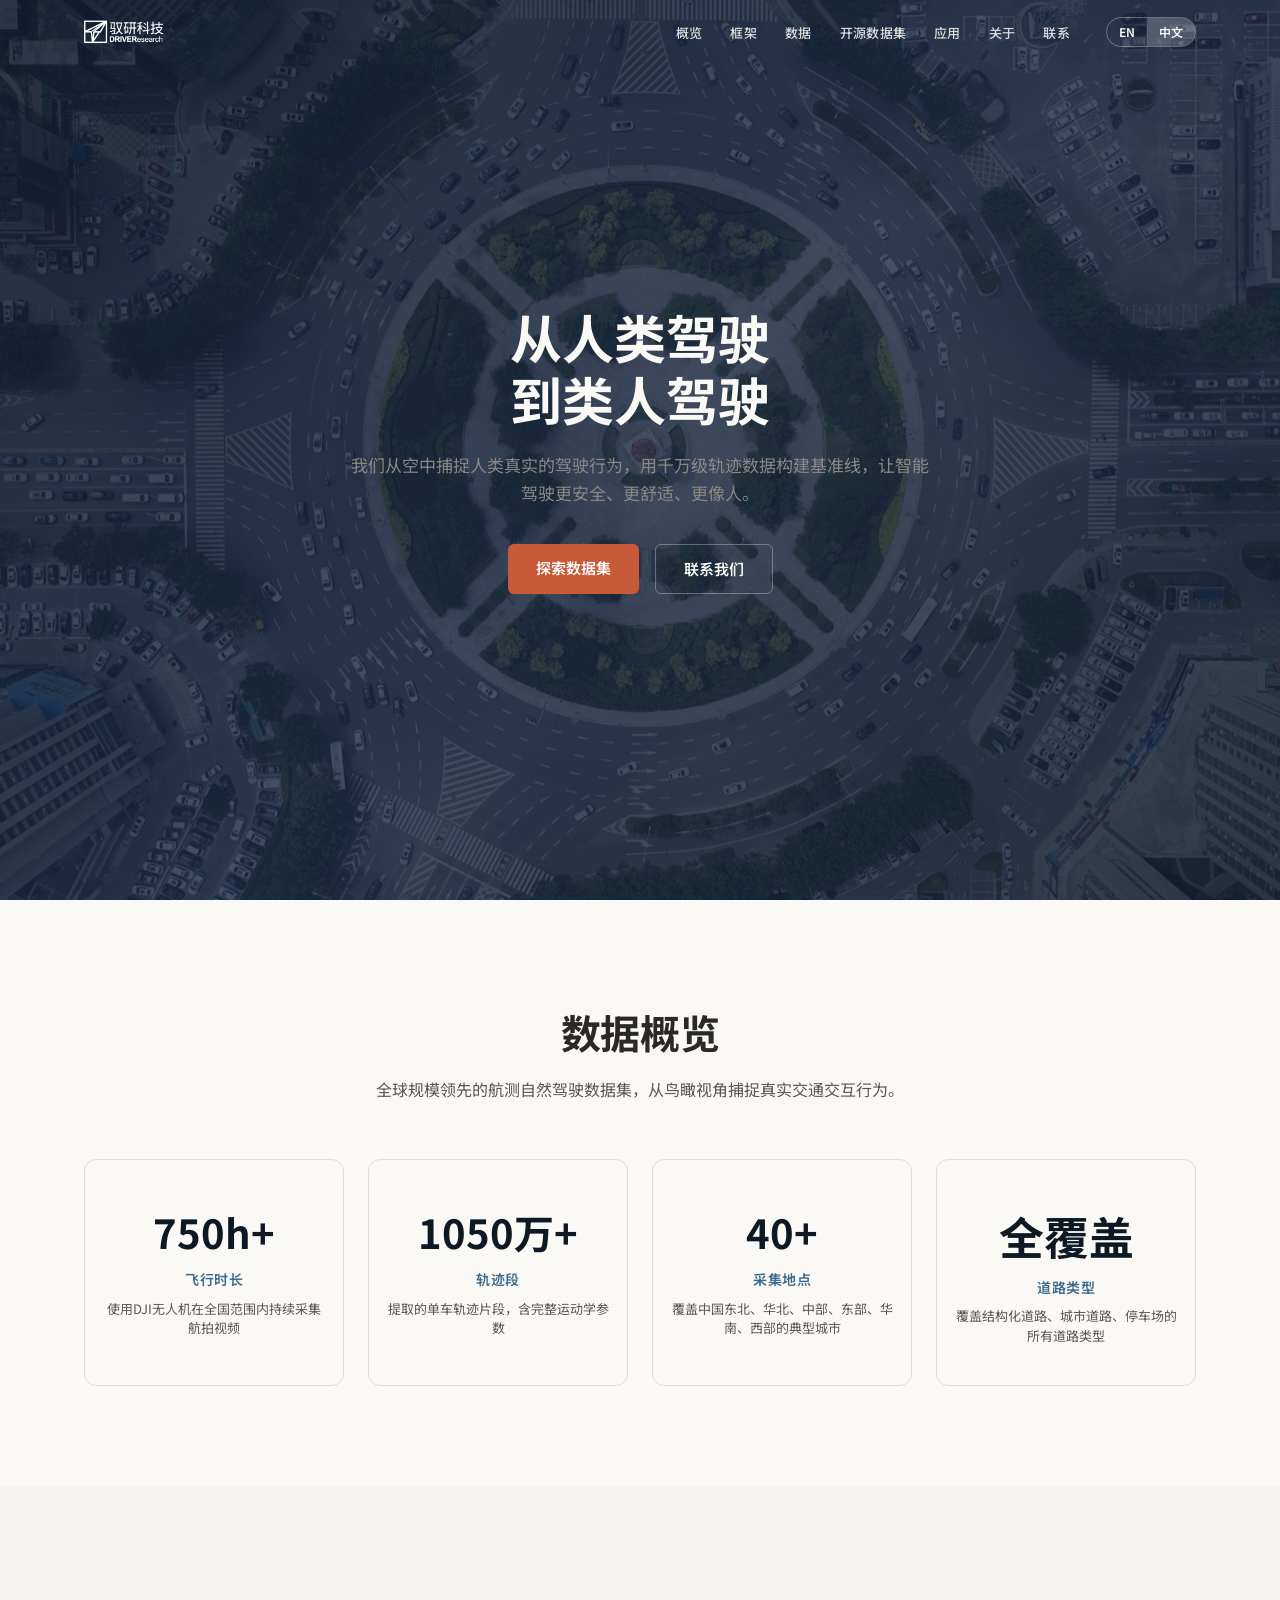
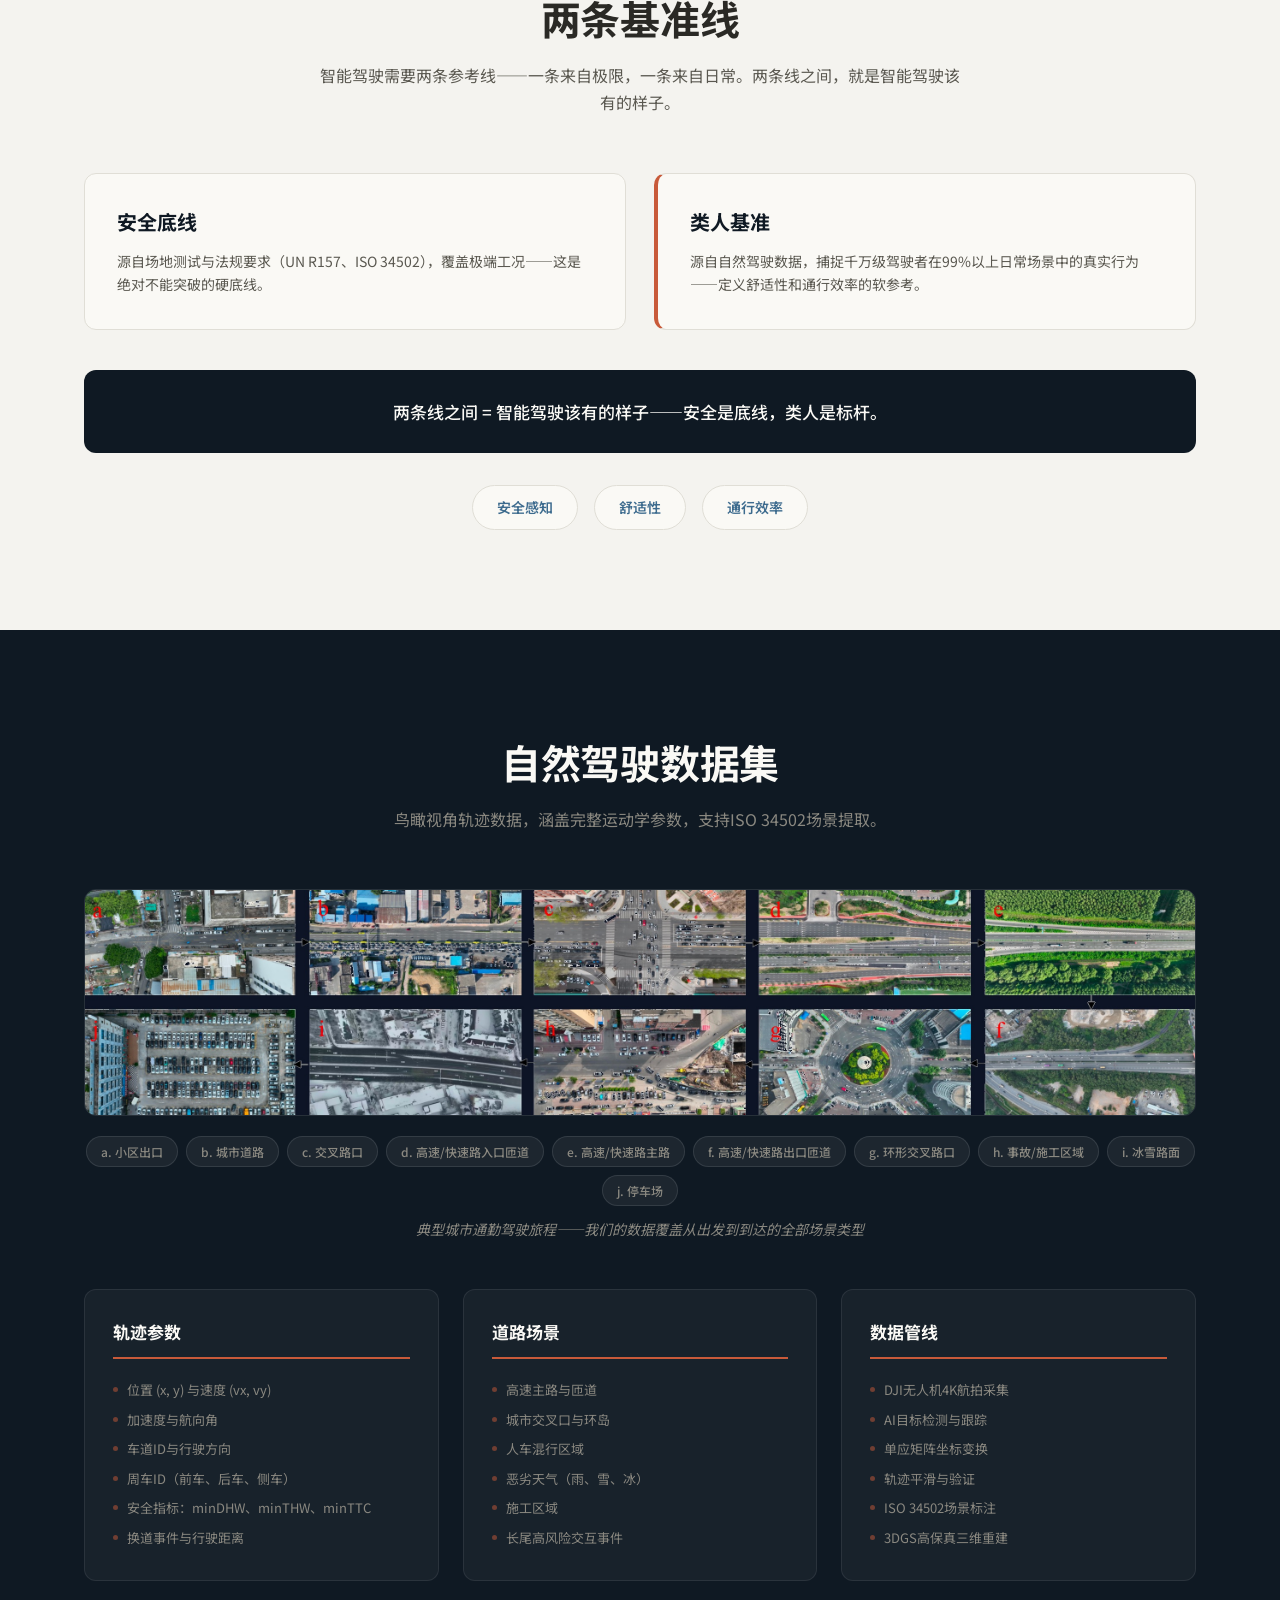
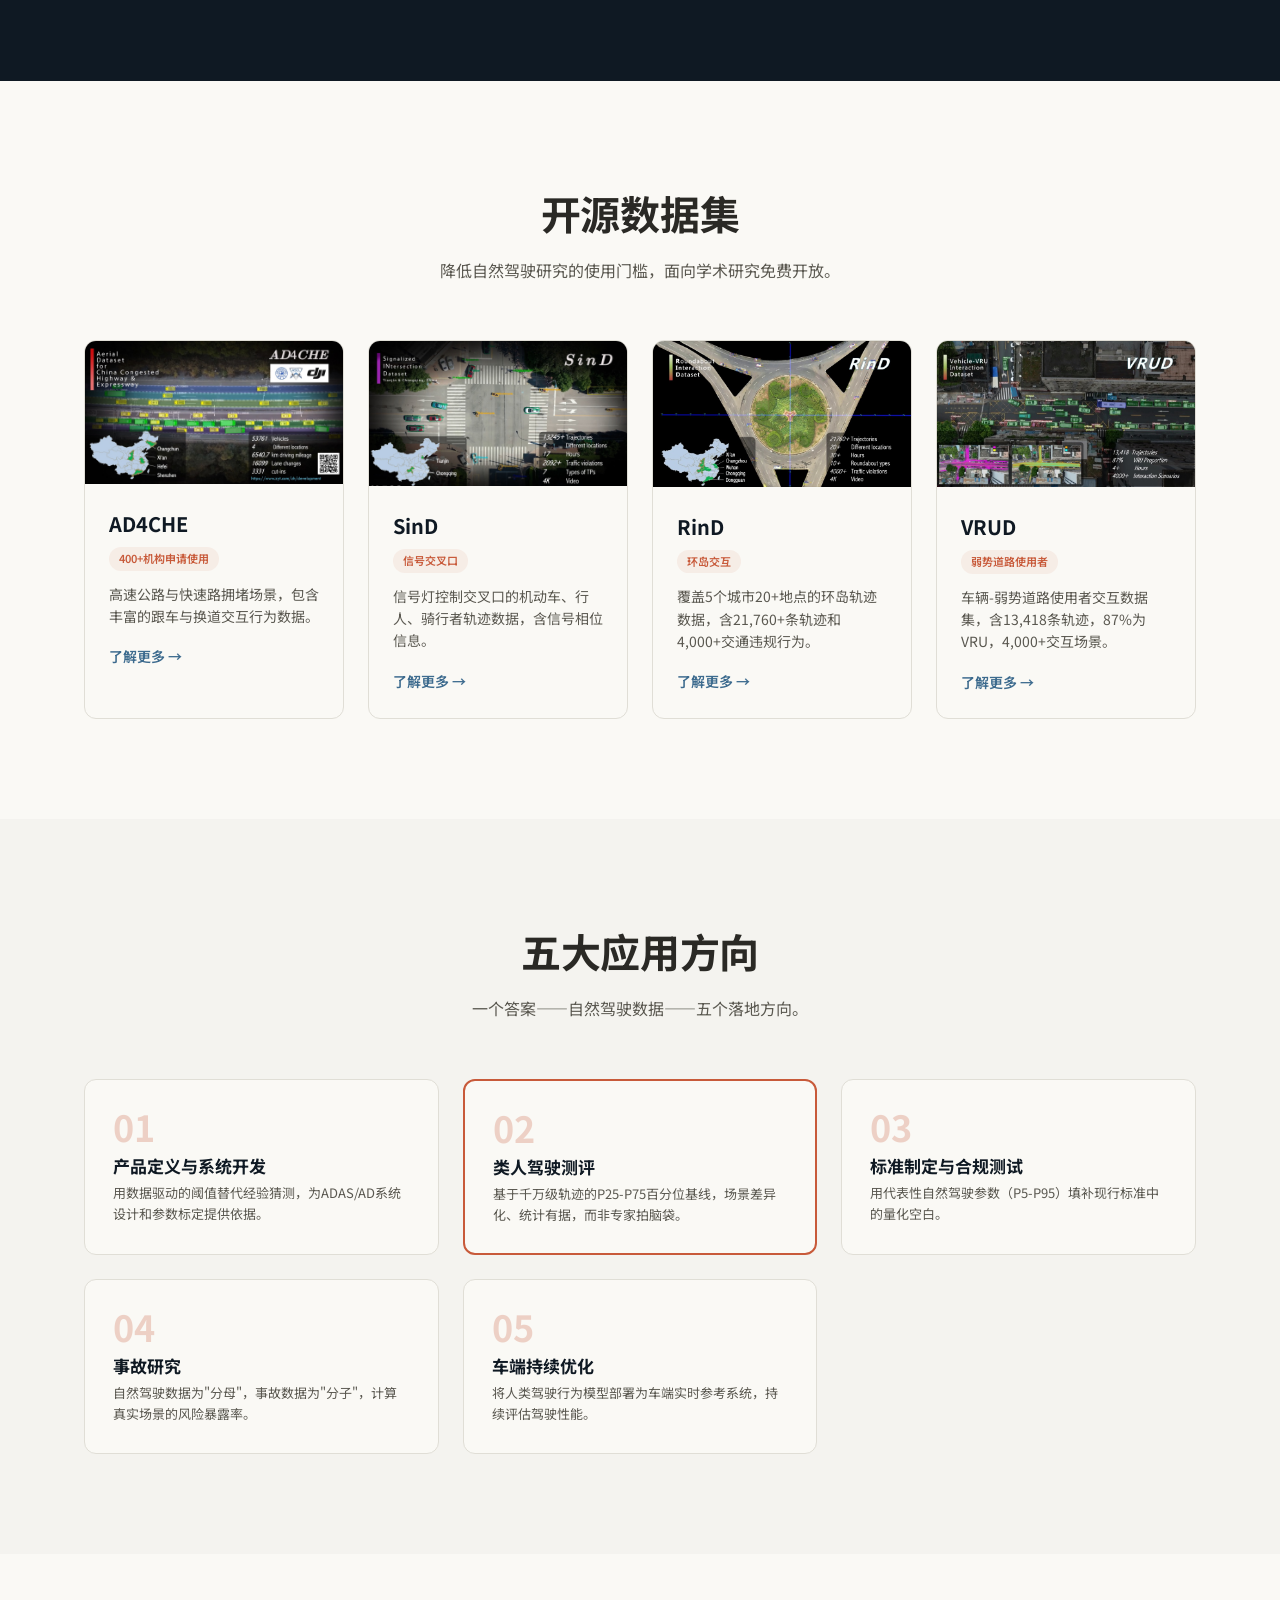
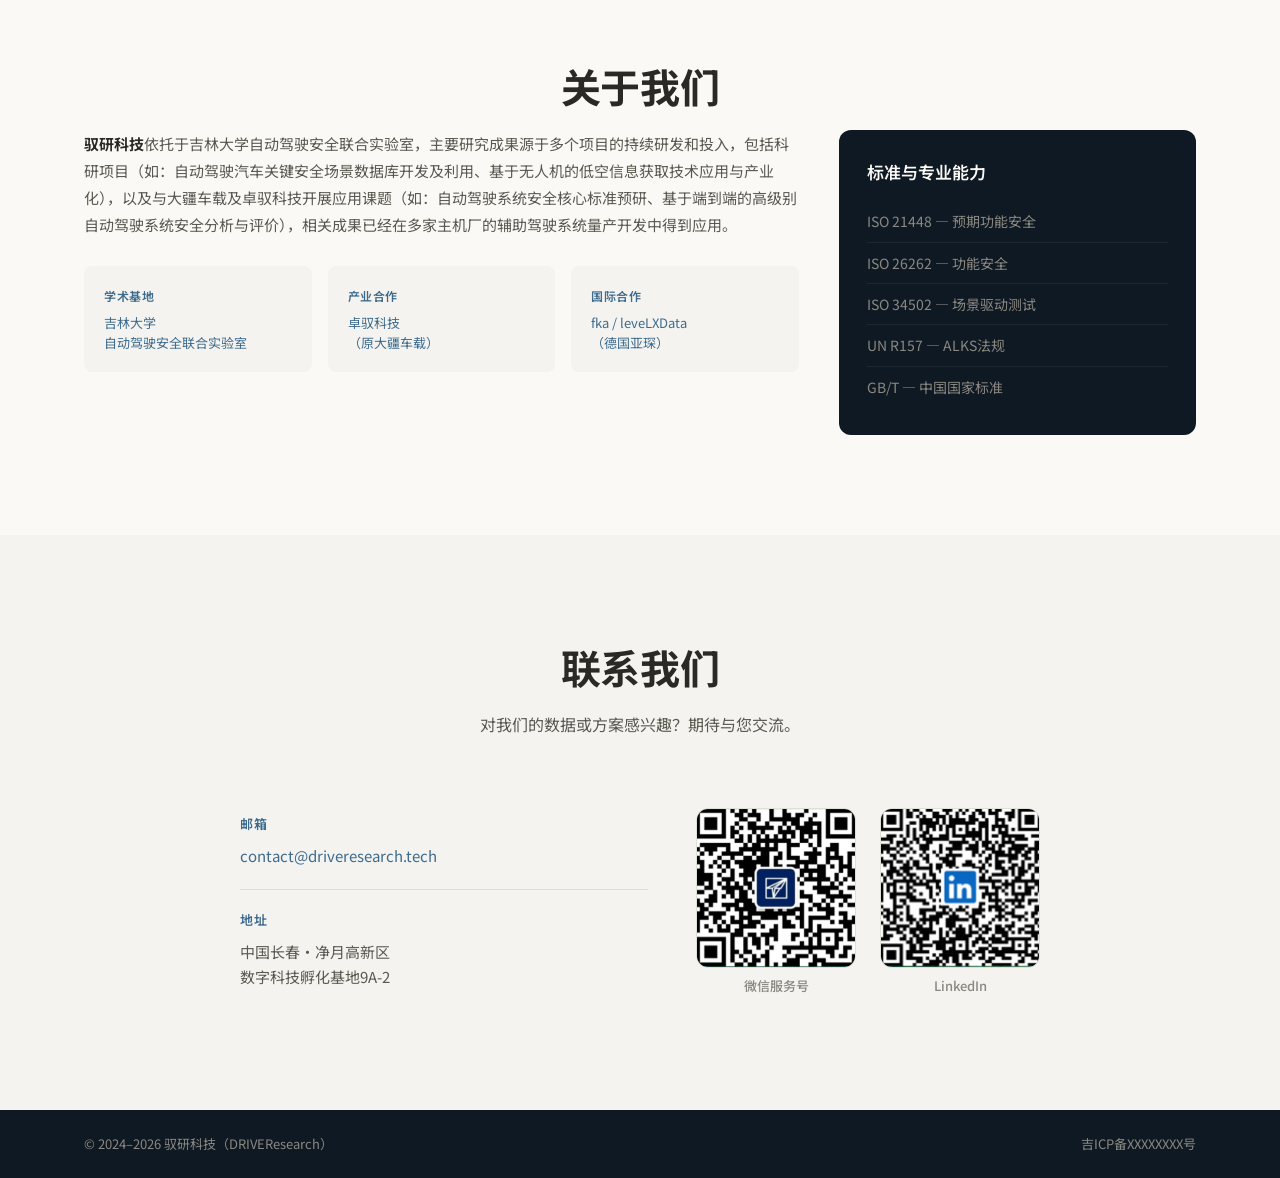
==== zh.html @ 3f0e337e "Update data overview: revise locations desc + add road types card - Locations: "覆盖中国东北、华北、中部、东部、华南、西" ====
<!DOCTYPE html>
<html lang="zh-CN">
<head>
  <meta charset="UTF-8">
  <meta name="viewport" content="width=device-width, initial-scale=1.0">
  <title>驭研科技 — 场景数据驱动自动驾驶安全</title>
  <meta name="description" content="驭研科技（DRIVEResearch）提供大规模航测自然驾驶数据集与场景驱动安全评价方案。">
  <link rel="alternate" hreflang="en" href="index.html">
  <link rel="alternate" hreflang="zh" href="zh.html">
  <link rel="icon" href="images/logo-square.png" type="image/png">
  <link rel="stylesheet" href="styles.css">
  <link rel="preconnect" href="https://fonts.googleapis.com">
  <link rel="preconnect" href="https://fonts.gstatic.com" crossorigin>
  <link href="https://fonts.googleapis.com/css2?family=Inter:wght@300;400;500;600;700&family=Noto+Sans+SC:wght@400;500;600;700&display=swap" rel="stylesheet">
</head>
<body class="zh">

  <nav class="nav" id="nav">
    <div class="nav-inner">
      <a href="#hero" class="nav-logo"><img src="images/logo-white.png" alt="驭研科技" class="nav-logo-img"></a>
      <button class="nav-toggle" aria-label="切换菜单" onclick="document.querySelector('.nav-links').classList.toggle('open')">
        <span></span><span></span><span></span>
      </button>
      <ul class="nav-links">
        <li><a href="#overview">概览</a></li>
        <li><a href="#framework">框架</a></li>
        <li><a href="#data">数据</a></li>
        <li><a href="#datasets">开源数据集</a></li>
        <li><a href="#applications">应用</a></li>
        <li><a href="#about">关于</a></li>
        <li><a href="#contact">联系</a></li>
        <li><span class="lang-switch"><a href="index.html">EN</a><a href="zh.html" class="active">中文</a></span></li>
      </ul>
    </div>
  </nav>

  <!-- Hero -->
  <section class="hero" id="hero">
    <img src="images/shoutu.jpg" alt="航拍环岛交通" class="hero-bg">
    <div class="hero-overlay"></div>
    <div class="hero-content">
      <h1>从人类驾驶<br>到类人驾驶</h1>
      <p class="hero-desc">我们从空中捕捉人类真实的驾驶行为，用千万级轨迹数据构建基准线，让智能驾驶更安全、更舒适、更像人。</p>
      <div class="hero-actions">
        <a href="#data" class="btn btn-primary">探索数据集</a>
        <a href="#contact" class="btn btn-outline">联系我们</a>
      </div>
    </div>
  </section>

  <!-- Overview Stats -->
  <section class="overview" id="overview">
    <div class="container">
      <h2 class="section-title">数据概览</h2>
      <p class="section-subtitle">全球规模领先的航测自然驾驶数据集，从鸟瞰视角捕捉真实交通交互行为。</p>
      <div class="stats-grid">
        <div class="stat-card reveal">
          <div class="stat-number"><span class="counter" data-target="750" data-suffix="h+">0</span></div>
          <div class="stat-label">飞行时长</div>
          <div class="stat-desc">使用DJI无人机在全国范围内持续采集航拍视频</div>
        </div>
        <div class="stat-card reveal">
          <div class="stat-number"><span class="counter" data-target="1050" data-suffix="万+">0</span></div>
          <div class="stat-label">轨迹段</div>
          <div class="stat-desc">提取的单车轨迹片段，含完整运动学参数</div>
        </div>
        <div class="stat-card reveal">
          <div class="stat-number"><span class="counter" data-target="40" data-suffix="+">0</span></div>
          <div class="stat-label">采集地点</div>
          <div class="stat-desc">覆盖中国东北、华北、中部、东部、华南、西部的典型城市</div>
        </div>
        <div class="stat-card reveal">
          <div class="stat-number" style="font-size:2.8rem;">全覆盖</div>
          <div class="stat-label">道路类型</div>
          <div class="stat-desc">覆盖结构化道路、城市道路、停车场的所有道路类型</div>
        </div>
      </div>
    </div>
  </section>

  <!-- Framework -->
  <section class="framework" id="framework">
    <div class="container">
      <h2 class="section-title">两条基准线</h2>
      <p class="section-subtitle">智能驾驶需要两条参考线——一条来自极限，一条来自日常。两条线之间，就是智能驾驶该有的样子。</p>
      <div class="framework-cols">
        <div class="framework-card reveal">
          <h3>安全底线</h3>
          <p>源自场地测试与法规要求（UN R157、ISO 34502），覆盖极端工况——这是绝对不能突破的硬底线。</p>
        </div>
        <div class="framework-card highlight reveal">
          <h3>类人基准</h3>
          <p>源自自然驾驶数据，捕捉千万级驾驶者在99%以上日常场景中的真实行为——定义舒适性和通行效率的软参考。</p>
        </div>
      </div>
      <div class="framework-callout reveal">
        两条线之间 = 智能驾驶该有的样子——安全是底线，类人是标杆。
      </div>
      <div class="eval-dims">
        <span class="eval-dim reveal">安全感知</span>
        <span class="eval-dim reveal">舒适性</span>
        <span class="eval-dim reveal">通行效率</span>
      </div>
    </div>
  </section>

  <!-- Data -->
  <section class="data-section" id="data">
    <div class="container">
      <h2 class="section-title">自然驾驶数据集</h2>
      <p class="section-subtitle">鸟瞰视角轨迹数据，涵盖完整运动学参数，支持ISO 34502场景提取。</p>
      <img src="images/commute-scenarios.jpg" alt="典型城市通勤驾驶旅程覆盖的10类场景" class="data-banner reveal">
      <div class="scene-labels reveal">
        <span class="scene-tag">a. 小区出口</span>
        <span class="scene-tag">b. 城市道路</span>
        <span class="scene-tag">c. 交叉路口</span>
        <span class="scene-tag">d. 高速/快速路入口匝道</span>
        <span class="scene-tag">e. 高速/快速路主路</span>
        <span class="scene-tag">f. 高速/快速路出口匝道</span>
        <span class="scene-tag">g. 环形交叉路口</span>
        <span class="scene-tag">h. 事故/施工区域</span>
        <span class="scene-tag">i. 冰雪路面</span>
        <span class="scene-tag">j. 停车场</span>
      </div>
      <p class="data-caption reveal">典型城市通勤驾驶旅程——我们的数据覆盖从出发到到达的全部场景类型</p>
      <div class="data-features">
        <div class="data-feature reveal">
          <h3>轨迹参数</h3>
          <ul class="param-list">
            <li>位置 (x, y) 与速度 (vx, vy)</li>
            <li>加速度与航向角</li>
            <li>车道ID与行驶方向</li>
            <li>周车ID（前车、后车、侧车）</li>
            <li>安全指标：minDHW、minTHW、minTTC</li>
            <li>换道事件与行驶距离</li>
          </ul>
        </div>
        <div class="data-feature reveal">
          <h3>道路场景</h3>
          <ul class="param-list">
            <li>高速主路与匝道</li>
            <li>城市交叉口与环岛</li>
            <li>人车混行区域</li>
            <li>恶劣天气（雨、雪、冰）</li>
            <li>施工区域</li>
            <li>长尾高风险交互事件</li>
          </ul>
        </div>
        <div class="data-feature reveal">
          <h3>数据管线</h3>
          <ul class="param-list">
            <li>DJI无人机4K航拍采集</li>
            <li>AI目标检测与跟踪</li>
            <li>单应矩阵坐标变换</li>
            <li>轨迹平滑与验证</li>
            <li>ISO 34502场景标注</li>
            <li>3DGS高保真三维重建</li>
          </ul>
        </div>
      </div>
    </div>
  </section>

  <!-- Open Datasets -->
  <section class="datasets" id="datasets">
    <div class="container">
      <h2 class="section-title">开源数据集</h2>
      <p class="section-subtitle">降低自然驾驶研究的使用门槛，面向学术研究免费开放。</p>
      <div class="datasets-grid">
        <div class="dataset-card reveal">
          <img src="images/AD4CHE.jpg" alt="AD4CHE数据集">
          <div class="dataset-card-body">
            <h3>AD4CHE</h3>
            <span class="dataset-badge">400+机构申请使用</span>
            <p>高速公路与快速路拥堵场景，包含丰富的跟车与换道交互行为数据。</p>
            <a href="https://ieeexplore.ieee.org/document/10079130" target="_blank" rel="noopener" class="dataset-link">了解更多 &rarr;</a>
          </div>
        </div>
        <div class="dataset-card reveal">
          <img src="images/SinD.jpg" alt="SinD数据集">
          <div class="dataset-card-body">
            <h3>SinD</h3>
            <span class="dataset-badge">信号交叉口</span>
            <p>信号灯控制交叉口的机动车、行人、骑行者轨迹数据，含信号相位信息。</p>
            <a href="https://arxiv.org/abs/2209.02297" target="_blank" rel="noopener" class="dataset-link">了解更多 &rarr;</a>
          </div>
        </div>
        <div class="dataset-card reveal">
          <img src="images/RinD.jpg" alt="RinD数据集">
          <div class="dataset-card-body">
            <h3>RinD</h3>
            <span class="dataset-badge">环岛交互</span>
            <p>覆盖5个城市20+地点的环岛轨迹数据，含21,760+条轨迹和4,000+交通违规行为。</p>
            <a href="https://eie.cqu.edu.cn/info/1204/2586.htm" target="_blank" rel="noopener" class="dataset-link">了解更多 &rarr;</a>
          </div>
        </div>
        <div class="dataset-card reveal">
          <img src="images/VRUD.jpg" alt="VRUD数据集">
          <div class="dataset-card-body">
            <h3>VRUD</h3>
            <span class="dataset-badge">弱势道路使用者</span>
            <p>车辆-弱势道路使用者交互数据集，含13,418条轨迹，87%为VRU，4,000+交互场景。</p>
            <a href="https://arxiv.org/abs/2604.01134" target="_blank" rel="noopener" class="dataset-link">了解更多 &rarr;</a>
          </div>
        </div>
      </div>
    </div>
  </section>

  <!-- Applications -->
  <section class="applications" id="applications">
    <div class="container">
      <h2 class="section-title">五大应用方向</h2>
      <p class="section-subtitle">一个答案——自然驾驶数据——五个落地方向。</p>
      <div class="app-grid">
        <div class="app-card reveal">
          <div class="app-number">01</div>
          <h3>产品定义与系统开发</h3>
          <p>用数据驱动的阈值替代经验猜测，为ADAS/AD系统设计和参数标定提供依据。</p>
        </div>
        <div class="app-card featured reveal">
          <div class="app-number">02</div>
          <h3>类人驾驶测评</h3>
          <p>基于千万级轨迹的P25-P75百分位基线，场景差异化、统计有据，而非专家拍脑袋。</p>
        </div>
        <div class="app-card reveal">
          <div class="app-number">03</div>
          <h3>标准制定与合规测试</h3>
          <p>用代表性自然驾驶参数（P5-P95）填补现行标准中的量化空白。</p>
        </div>
        <div class="app-card reveal">
          <div class="app-number">04</div>
          <h3>事故研究</h3>
          <p>自然驾驶数据为"分母"，事故数据为"分子"，计算真实场景的风险暴露率。</p>
        </div>
        <div class="app-card reveal">
          <div class="app-number">05</div>
          <h3>车端持续优化</h3>
          <p>将人类驾驶行为模型部署为车端实时参考系统，持续评估驾驶性能。</p>
        </div>
      </div>
    </div>
  </section>

  <!-- About -->
  <section class="about" id="about">
    <div class="container">
      <h2 class="section-title">关于我们</h2>
      <div class="about-content">
        <div class="about-text">
          <p><strong>驭研科技</strong>依托于吉林大学自动驾驶安全联合实验室，主要研究成果源于多个项目的持续研发和投入，包括科研项目（如：自动驾驶汽车关键安全场景数据库开发及利用、基于无人机的低空信息获取技术应用与产业化），以及与大疆车载及卓驭科技开展应用课题（如：自动驾驶系统安全核心标准预研、基于端到端的高级别自动驾驶系统安全分析与评价），相关成果已经在多家主机厂的辅助驾驶系统量产开发中得到应用。</p>
          <div class="affiliations">
            <div class="affiliation">
              <h4>学术基地</h4>
              <p><a href="https://lab.autozyx.com" target="_blank" rel="noopener">吉林大学<br>自动驾驶安全联合实验室</a></p>
            </div>
            <div class="affiliation">
              <h4>产业合作</h4>
              <p><a href="https://zyt.com" target="_blank" rel="noopener">卓驭科技<br>（原大疆车载）</a></p>
            </div>
            <div class="affiliation">
              <h4>国际合作</h4>
              <p><a href="https://levelxdata.com/" target="_blank" rel="noopener">fka / leveLXData<br>（德国亚琛）</a></p>
            </div>
          </div>
        </div>
        <div class="standards-box">
          <h3>标准与专业能力</h3>
          <ul>
            <li>ISO 21448 — 预期功能安全</li>
            <li>ISO 26262 — 功能安全</li>
            <li>ISO 34502 — 场景驱动测试</li>
            <li>UN R157 — ALKS法规</li>
            <li>GB/T — 中国国家标准</li>
          </ul>
        </div>
      </div>
    </div>
  </section>

  <!-- Contact -->
  <section class="contact" id="contact">
    <div class="container">
      <h2 class="section-title">联系我们</h2>
      <p class="section-subtitle">对我们的数据或方案感兴趣？期待与您交流。</p>
      <div class="contact-layout">
        <div class="contact-info">
          <div class="contact-item">
            <h3>邮箱</h3>
            <p><a href="mailto:contact@driveresearch.tech">contact@driveresearch.tech</a></p>
          </div>
          <div class="contact-item">
            <h3>地址</h3>
            <p>中国长春·净月高新区<br>数字科技孵化基地9A-2</p>
          </div>
        </div>
        <div class="contact-qr-group">
          <div class="contact-qr">
            <img src="images/WeChat.png" alt="微信服务号二维码">
            <p>微信服务号</p>
          </div>
          <div class="contact-qr">
            <a href="https://www.linkedin.com/company/driveresearch/?viewAsMember=true" target="_blank" rel="noopener">
              <img src="images/Linkedin.png" alt="LinkedIn二维码">
            </a>
            <p>LinkedIn</p>
          </div>
        </div>
      </div>
    </div>
  </section>

  <footer class="footer">
    <div class="container">
      <div class="footer-inner">
        <p>&copy; 2024–2026 驭研科技（DRIVEResearch）</p>
        <p>吉ICP备XXXXXXXX号</p>
      </div>
    </div>
  </footer>

  <script src="scripts.js"></script>
</body>
</html>
---- styles.css ----
/* ===== Reset & Variables ===== */
*, *::before, *::after { margin: 0; padding: 0; box-sizing: border-box; }

:root {
  --navy: #0f1923;
  --navy-light: #1a2636;
  --blue: #3d6b8e;
  --blue-light: #4d7fa6;
  --accent: #c85a3a;
  --accent-light: #e8a08c;
  --white: #faf9f5;
  --gray-50: #f4f3ef;
  --gray-100: #eae9e4;
  --gray-200: #e0ded6;
  --gray-400: #8a8880;
  --gray-600: #5a5850;
  --gray-800: #2a2925;
  --font: 'Inter', -apple-system, BlinkMacSystemFont, 'Segoe UI', sans-serif;
  --font-zh: 'PingFang SC', 'Microsoft YaHei', 'Noto Sans SC', sans-serif;
  --radius: 12px;
  --shadow: 0 4px 24px rgba(0,0,0,0.06);
  --shadow-hover: 0 12px 40px rgba(0,0,0,0.1);
}

html { scroll-behavior: smooth; }
body { font-family: var(--font); color: var(--gray-800); line-height: 1.6; background: var(--white); -webkit-font-smoothing: antialiased; }
body.zh { font-family: var(--font-zh); }
a { color: var(--blue); text-decoration: none; transition: color 0.2s; }
a:hover { color: var(--blue-light); }
img { max-width: 100%; height: auto; display: block; }
.container { max-width: 1160px; margin: 0 auto; padding: 0 24px; }

/* ===== Reveal Animation ===== */
.reveal { opacity: 0; transform: translateY(24px); transition: opacity 0.6s ease, transform 0.6s ease; }
.reveal.visible { opacity: 1; transform: translateY(0); }
.reveal:nth-child(2) { transition-delay: 0.1s; }
.reveal:nth-child(3) { transition-delay: 0.2s; }
.reveal:nth-child(4) { transition-delay: 0.3s; }
.reveal:nth-child(5) { transition-delay: 0.4s; }

/* ===== Navigation ===== */
.nav { position: fixed; top: 0; left: 0; right: 0; z-index: 1000; background: transparent; transition: background 0.3s, box-shadow 0.3s; }
.nav.scrolled { background: var(--navy); box-shadow: 0 2px 20px rgba(0,0,0,0.3); }
.nav-inner { max-width: 1160px; margin: 0 auto; padding: 0 24px; display: flex; align-items: center; justify-content: space-between; height: 64px; }
.nav-logo-img { height: 32px; width: auto; }
.nav-links { display: flex; list-style: none; gap: 28px; align-items: center; }
.nav-links a { color: var(--white); font-size: 13px; font-weight: 500; letter-spacing: 0.3px; text-transform: uppercase; opacity: 0.85; transition: opacity 0.2s; }
.nav-links a:hover { opacity: 1; color: var(--white); }

.lang-switch { display: inline-flex; border: 1px solid rgba(255,255,255,0.3); border-radius: 20px; overflow: hidden; margin-left: 8px; }
.lang-switch a { padding: 4px 12px; font-size: 12px; font-weight: 600; text-transform: none; letter-spacing: 0; opacity: 1; }
.lang-switch a.active { background: rgba(255,255,255,0.2); }

.nav-toggle { display: none; flex-direction: column; gap: 5px; background: none; border: none; cursor: pointer; padding: 4px; }
.nav-toggle span { display: block; width: 22px; height: 2px; background: var(--white); }

/* ===== Buttons ===== */
.btn { display: inline-block; padding: 12px 28px; font-size: 15px; font-weight: 600; border-radius: 6px; transition: all 0.2s; cursor: pointer; }
.btn-primary { background: var(--accent); color: #fff; }
.btn-primary:hover { background: #b04e30; color: #fff; transform: translateY(-1px); }
.btn-outline { border: 1.5px solid rgba(255,255,255,0.3); color: var(--white); }
.btn-outline:hover { border-color: var(--white); color: var(--white); }
.btn-outline-dark { border: 1.5px solid var(--gray-200); color: var(--gray-800); }
.btn-outline-dark:hover { border-color: var(--blue); color: var(--blue); }

/* ===== Section Titles ===== */
.section-title { font-size: clamp(28px, 4vw, 40px); font-weight: 700; text-align: center; margin-bottom: 12px; letter-spacing: -0.3px; }
.section-subtitle { text-align: center; color: var(--gray-600); font-size: 16px; max-width: 640px; margin: 0 auto 56px; line-height: 1.7; }

/* ===== Hero ===== */
.hero { position: relative; min-height: 100vh; display: flex; align-items: center; justify-content: center; background: var(--navy); overflow: hidden; }
.hero-bg { position: absolute; inset: 0; width: 100%; height: 100%; object-fit: cover; object-position: center; }
.hero-overlay { position: absolute; inset: 0; background: linear-gradient(135deg, rgba(10,22,40,0.78) 0%, rgba(19,32,57,0.65) 50%, rgba(10,22,40,0.72) 100%); }
.hero-content { position: relative; z-index: 1; text-align: center; max-width: 760px; padding: 0 24px; }
.hero h1 { font-size: clamp(30px, 5vw, 52px); font-weight: 700; color: var(--white); line-height: 1.2; margin-bottom: 20px; }
.hero-desc { font-size: 17px; color: var(--gray-400); line-height: 1.7; margin-bottom: 36px; max-width: 580px; margin-left: auto; margin-right: auto; }
.hero-actions { display: flex; gap: 16px; justify-content: center; flex-wrap: wrap; }

/* ===== Overview Stats ===== */
.overview { padding: 100px 0; background: var(--white); }
.stats-grid { display: grid; grid-template-columns: repeat(4, 1fr); gap: 24px; }
.stat-card { text-align: center; padding: 40px 16px; border-radius: var(--radius); border: 1px solid var(--gray-200); background: var(--white); transition: transform 0.3s, box-shadow 0.3s; }
.stat-card:hover { transform: translateY(-4px); box-shadow: var(--shadow-hover); }
.stat-number { font-size: 40px; font-weight: 700; color: var(--navy); margin-bottom: 4px; }
.stat-label { font-size: 14px; font-weight: 600; color: var(--blue); text-transform: uppercase; letter-spacing: 0.5px; margin-bottom: 8px; }
.stat-desc { font-size: 13px; color: var(--gray-600); line-height: 1.5; }

/* ===== Framework ===== */
.framework { padding: 100px 0; background: var(--gray-50); }
.framework-img { max-width: 800px; margin: 0 auto 48px; border-radius: var(--radius); }
.framework-cols { display: grid; grid-template-columns: 1fr 1fr; gap: 28px; margin-bottom: 40px; }
.framework-card { padding: 32px; border-radius: var(--radius); border: 1px solid var(--gray-200); background: var(--white); }
.framework-card.highlight { border-left: 4px solid var(--accent); }
.framework-card h3 { font-size: 20px; font-weight: 700; margin-bottom: 12px; color: var(--navy); }
.framework-card p { font-size: 14px; color: var(--gray-600); line-height: 1.7; }
.framework-callout { text-align: center; padding: 28px; background: var(--navy); color: var(--white); border-radius: var(--radius); font-size: 17px; font-weight: 500; line-height: 1.6; }
.eval-dims { display: flex; gap: 16px; justify-content: center; margin-top: 32px; flex-wrap: wrap; }
.eval-dim { padding: 10px 24px; border-radius: 24px; background: var(--white); border: 1px solid var(--gray-200); font-size: 14px; font-weight: 600; color: var(--blue); }

/* ===== Data Section ===== */
.data-section { padding: 100px 0; background: var(--navy); color: var(--white); }
.data-section .section-title { color: var(--white); }
.data-section .section-subtitle { color: var(--gray-400); }
.data-gallery { display: grid; grid-template-columns: 1fr 1fr; gap: 20px; margin-bottom: 48px; }
.data-img { width: 100%; height: 260px; object-fit: cover; border-radius: var(--radius); border: 1px solid rgba(255,255,255,0.1); }
.data-banner { width: 100%; border-radius: var(--radius); margin-bottom: 20px; border: 1px solid rgba(255,255,255,0.1); }
.scene-labels { display: flex; flex-wrap: wrap; gap: 8px; justify-content: center; margin-bottom: 12px; }
.scene-tag { padding: 5px 14px; font-size: 12px; font-weight: 500; color: var(--gray-400); background: rgba(255,255,255,0.06); border: 1px solid rgba(255,255,255,0.1); border-radius: 20px; }
.data-caption { text-align: center; font-size: 14px; color: var(--gray-400); margin-bottom: 48px; font-style: italic; }

.data-features { display: grid; grid-template-columns: repeat(3, 1fr); gap: 24px; }
.data-feature { background: rgba(255,255,255,0.04); border: 1px solid rgba(255,255,255,0.08); padding: 28px; border-radius: var(--radius); }
.data-feature h3 { font-size: 17px; font-weight: 700; color: var(--white); margin-bottom: 16px; padding-bottom: 12px; border-bottom: 2px solid var(--accent); }
.param-list { list-style: none; }
.param-list li { padding: 5px 0; font-size: 13px; color: var(--gray-400); line-height: 1.5; padding-left: 14px; position: relative; }
.param-list li::before { content: ''; position: absolute; left: 0; top: 12px; width: 5px; height: 5px; border-radius: 50%; background: var(--accent); opacity: 0.5; }

/* ===== Open Datasets ===== */
.datasets { padding: 100px 0; background: var(--white); }
.datasets-grid { display: grid; grid-template-columns: repeat(4, 1fr); gap: 24px; }
.dataset-card { border-radius: var(--radius); border: 1px solid var(--gray-200); overflow: hidden; transition: transform 0.3s, box-shadow 0.3s; }
.dataset-card:hover { transform: translateY(-4px); box-shadow: var(--shadow-hover); }
.dataset-card img { width: 100%; height: auto; }
.dataset-card-body { padding: 24px; }
.dataset-card h3 { font-size: 20px; font-weight: 700; color: var(--navy); margin-bottom: 4px; }
.dataset-badge { display: inline-block; font-size: 11px; font-weight: 600; color: var(--accent); background: rgba(200,90,58,0.08); padding: 3px 10px; border-radius: 12px; margin-bottom: 12px; }
.dataset-card p { font-size: 14px; color: var(--gray-600); line-height: 1.6; margin-bottom: 16px; }
.dataset-link { font-size: 14px; font-weight: 600; color: var(--blue); }

/* ===== Applications ===== */
.applications { padding: 100px 0; background: var(--gray-50); }
.app-visual { max-width: 800px; margin: 0 auto 48px; border-radius: var(--radius); }
.app-grid { display: grid; grid-template-columns: repeat(3, 1fr); gap: 24px; }
.app-card { padding: 28px; border-radius: var(--radius); border: 1px solid var(--gray-200); background: var(--white); transition: transform 0.3s, box-shadow 0.3s; }
.app-card:hover { transform: translateY(-4px); box-shadow: var(--shadow-hover); }
.app-card.featured { border: 2px solid var(--accent); }
.app-number { font-size: 36px; font-weight: 700; color: var(--accent); opacity: 0.25; line-height: 1; margin-bottom: 8px; }
.app-card h3 { font-size: 17px; font-weight: 700; color: var(--navy); margin-bottom: 4px; }
.app-zh { font-size: 13px; color: var(--blue); margin-bottom: 12px; }
.app-card p:last-child { font-size: 13px; color: var(--gray-600); line-height: 1.6; }

/* ===== About ===== */
.about { padding: 100px 0; background: var(--white); }
.about-banner { width: 100%; border-radius: var(--radius); margin-bottom: 40px; }
.about-content { display: grid; grid-template-columns: 2fr 1fr; gap: 40px; align-items: start; }
.about-text p { font-size: 15px; color: var(--gray-600); line-height: 1.8; margin-bottom: 16px; }
.about-text strong { color: var(--gray-800); }
.affiliations { display: grid; grid-template-columns: repeat(3, 1fr); gap: 16px; margin-top: 28px; }
.affiliation { padding: 20px; background: var(--gray-50); border-radius: 8px; }
.affiliation h4 { font-size: 12px; font-weight: 600; text-transform: uppercase; letter-spacing: 0.5px; color: var(--blue); margin-bottom: 8px; }
.affiliation p { font-size: 13px; color: var(--gray-600); line-height: 1.5; margin-bottom: 0; }
.standards-box { background: var(--navy); color: var(--white); padding: 28px; border-radius: var(--radius); }
.standards-box h3 { font-size: 17px; font-weight: 600; margin-bottom: 16px; }
.standards-box ul { list-style: none; }
.standards-box li { padding: 9px 0; font-size: 14px; color: var(--gray-400); border-bottom: 1px solid rgba(255,255,255,0.06); }
.standards-box li:last-child { border-bottom: none; }

/* ===== Contact ===== */
.contact { padding: 100px 0; background: var(--gray-50); }
.contact-layout { display: flex; gap: 48px; align-items: center; justify-content: center; max-width: 800px; margin: 0 auto; }
.contact-info { flex: 1; }
.contact-item { padding: 20px 0; border-bottom: 1px solid var(--gray-200); }
.contact-item:last-child { border-bottom: none; }
.contact-item h3 { font-size: 13px; font-weight: 600; text-transform: uppercase; letter-spacing: 0.5px; color: var(--blue); margin-bottom: 8px; }
.contact-item p { font-size: 15px; color: var(--gray-600); line-height: 1.7; }
.contact-qr-group { display: flex; gap: 24px; flex-shrink: 0; }
.contact-qr { text-align: center; }
.contact-qr img { width: 160px; height: 160px; border-radius: var(--radius); border: 1px solid var(--gray-200); margin-bottom: 8px; }
.contact-qr p { font-size: 13px; color: var(--gray-400); font-weight: 500; }

/* ===== Footer ===== */
.footer { background: var(--navy); padding: 24px 0; }
.footer-inner { display: flex; justify-content: space-between; align-items: center; }
.footer p { font-size: 13px; color: var(--gray-400); }

/* ===== Responsive ===== */
@media (max-width: 900px) {
  .stats-grid { grid-template-columns: repeat(2, 1fr); }
  .framework-cols, .data-features, .app-grid { grid-template-columns: 1fr; }
  .datasets-grid { grid-template-columns: 1fr 1fr; }
  .about-content { grid-template-columns: 1fr; }
  .affiliations { grid-template-columns: 1fr; }
  .contact-layout { flex-direction: column; text-align: center; }
  .app-grid { grid-template-columns: 1fr 1fr; }
}
@media (max-width: 640px) {
  .nav-links { display: none; position: absolute; top: 64px; left: 0; right: 0; background: var(--navy); flex-direction: column; padding: 16px 24px; gap: 16px; }
  .nav-links.open { display: flex; }
  .nav-toggle { display: flex; }
  .stats-grid { grid-template-columns: 1fr 1fr; gap: 12px; }
  .stat-card { padding: 24px 12px; }
  .stat-number { font-size: 28px; }
  .app-grid { grid-template-columns: 1fr; }
  .footer-inner { flex-direction: column; gap: 8px; text-align: center; }
}
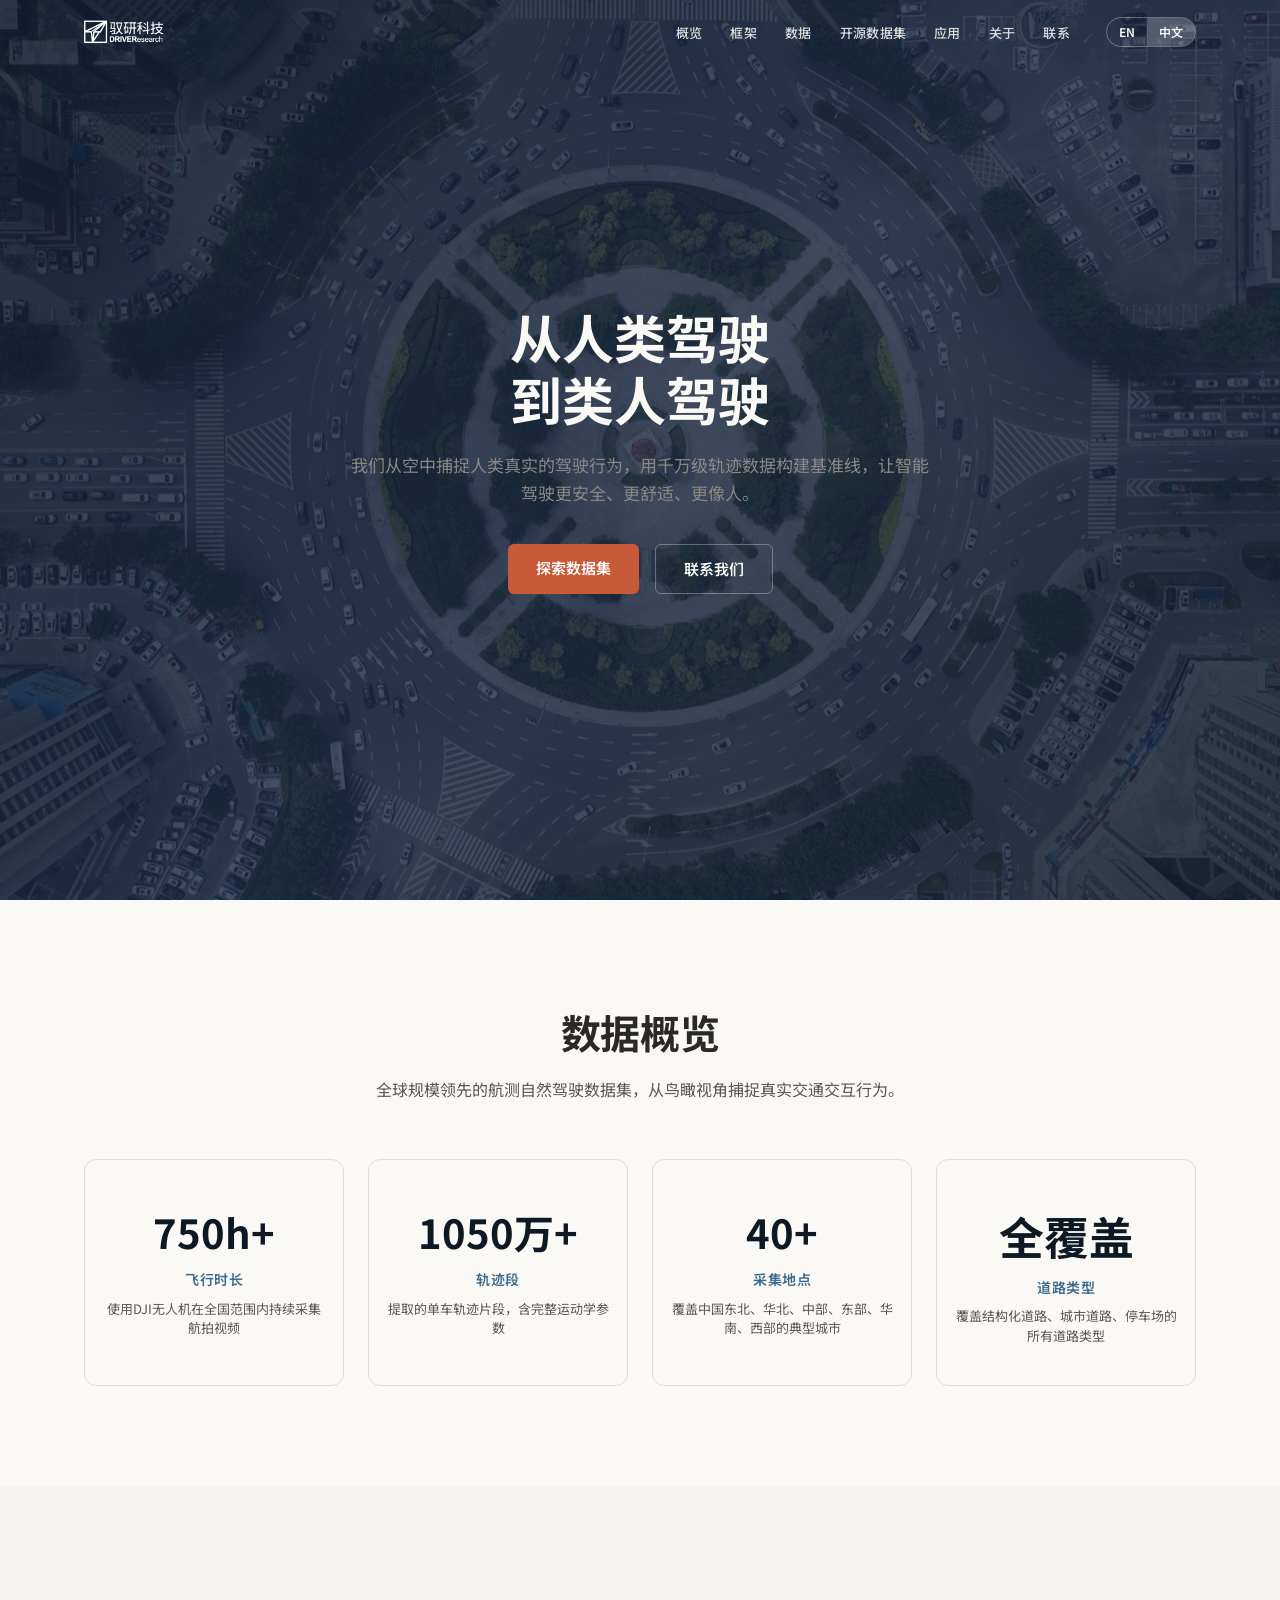
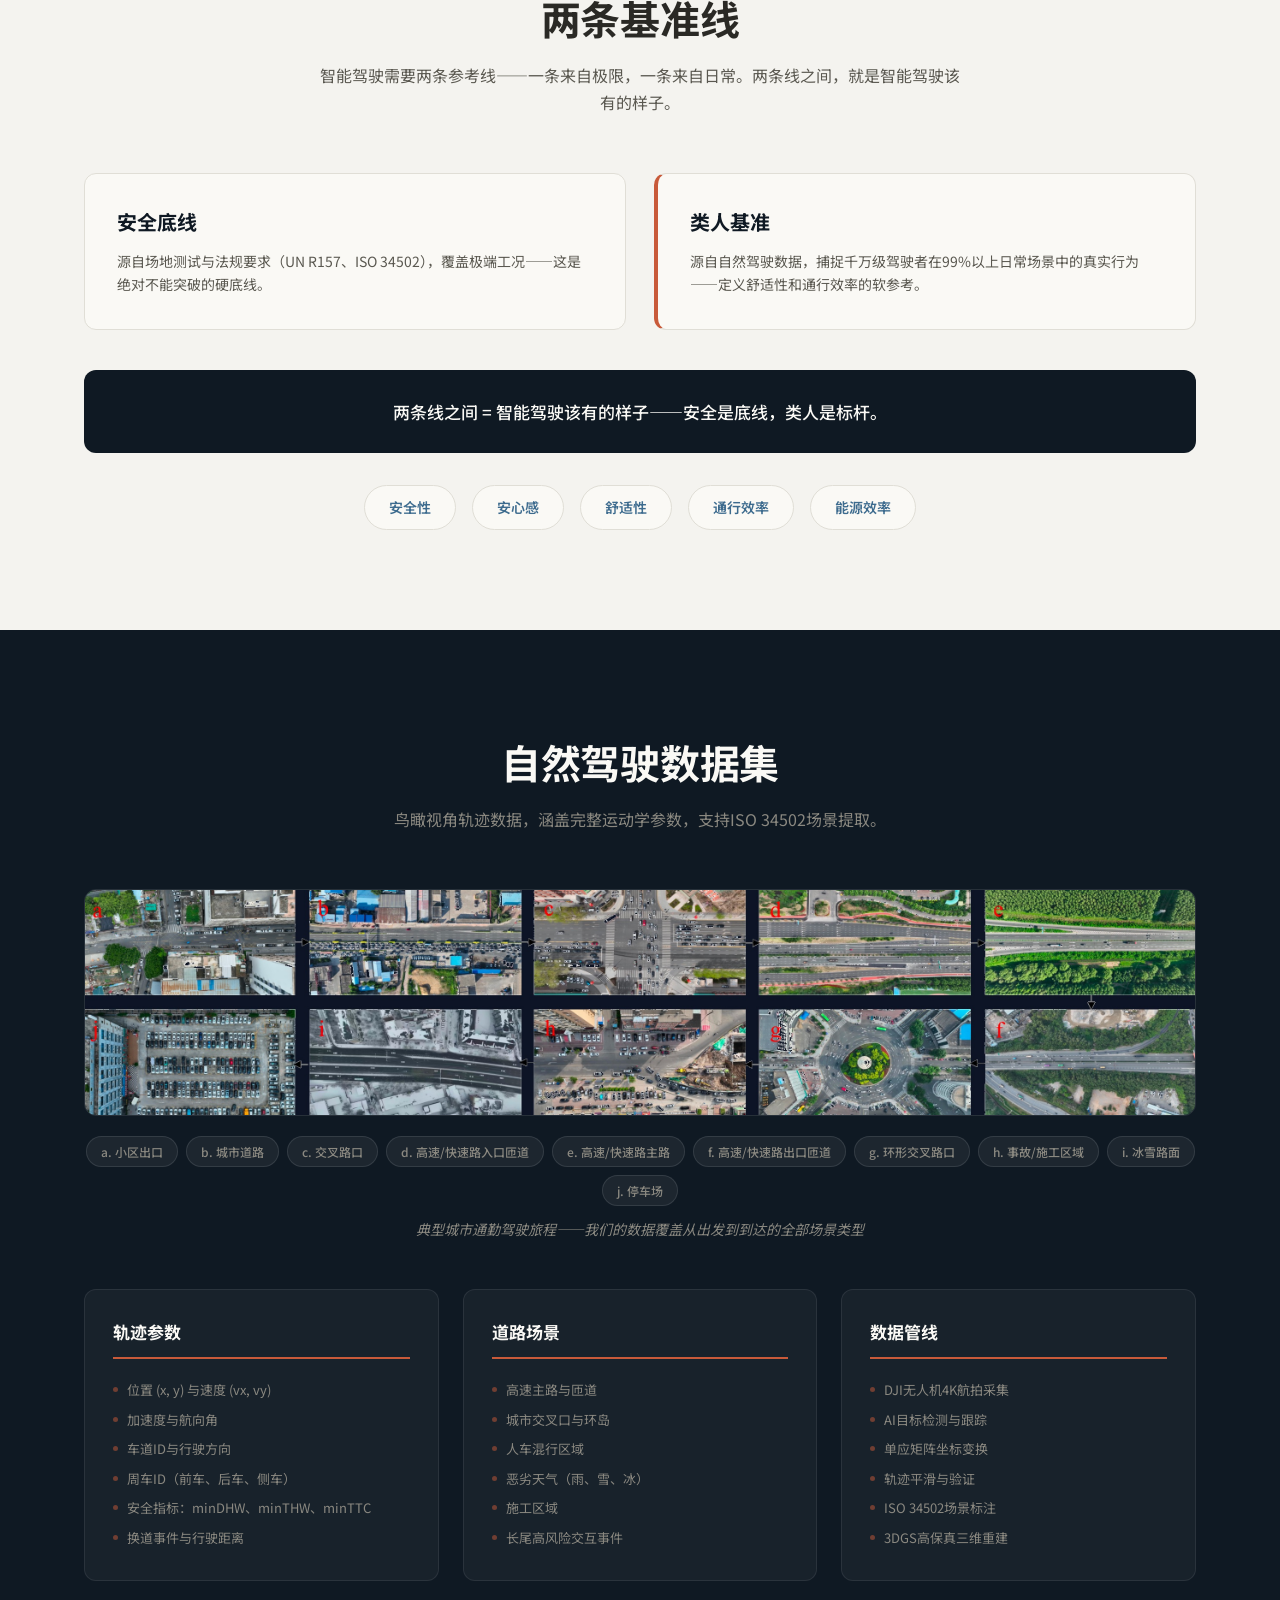
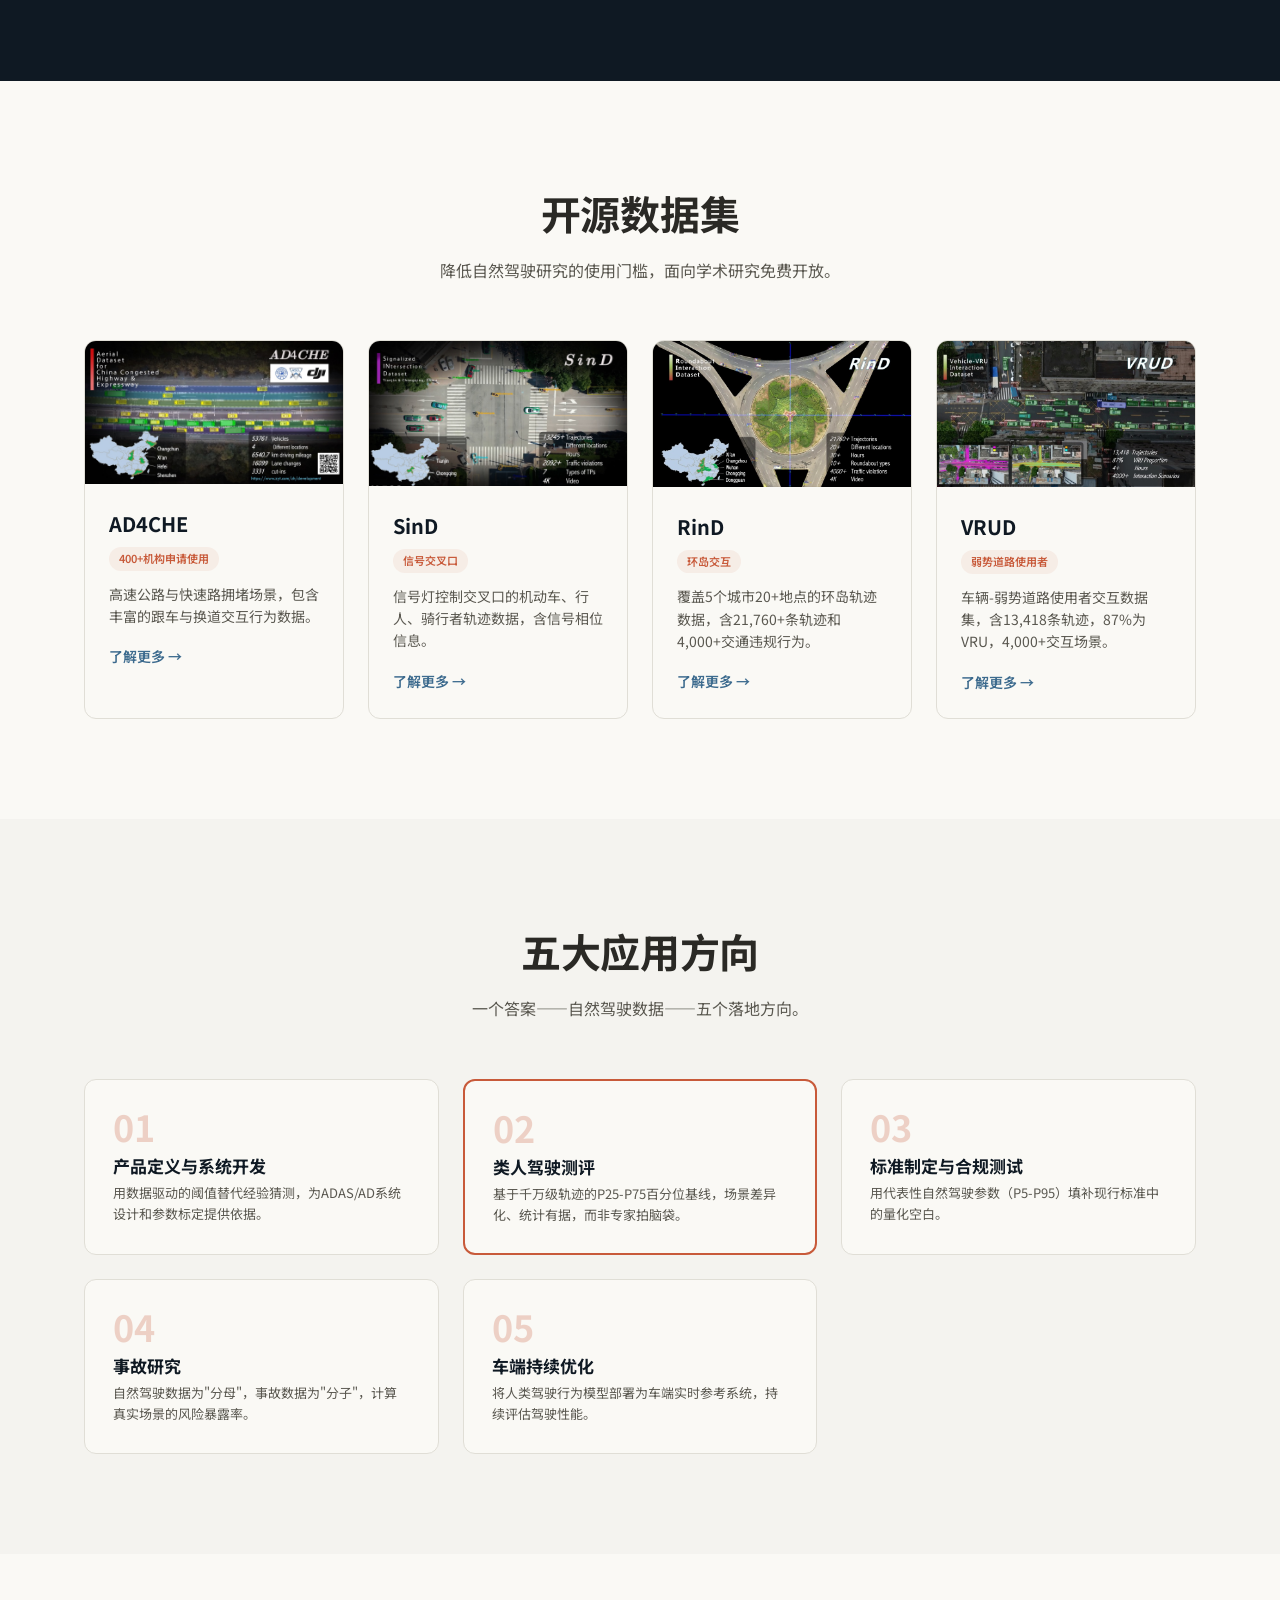
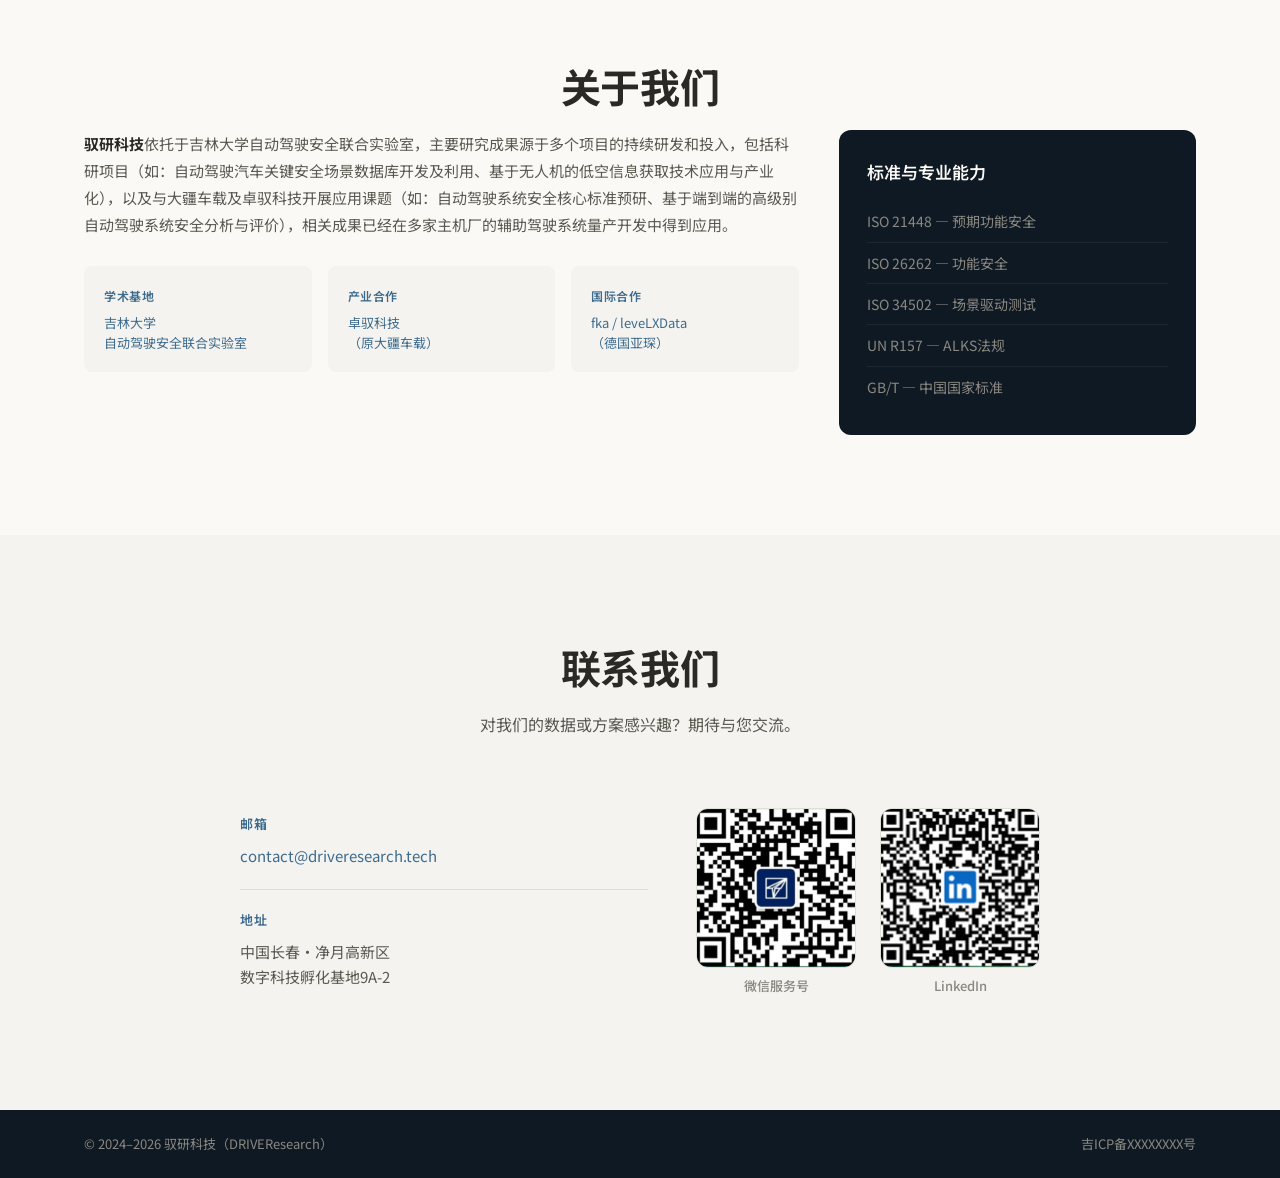
==== commit 6a749eb3: "Update evaluation dimensions: 3 -> 5 pillars 安全性 / 安心感 / 舒适性 / 通行效率 / 能源效率 Safety / Sense of Securit" ====
--- a/zh.html
+++ b/zh.html
@@ -97,9 +97,11 @@
         两条线之间 = 智能驾驶该有的样子——安全是底线，类人是标杆。
       </div>
       <div class="eval-dims">
-        <span class="eval-dim reveal">安全感知</span>
+        <span class="eval-dim reveal">安全性</span>
+        <span class="eval-dim reveal">安心感</span>
         <span class="eval-dim reveal">舒适性</span>
         <span class="eval-dim reveal">通行效率</span>
+        <span class="eval-dim reveal">能源效率</span>
       </div>
     </div>
   </section>
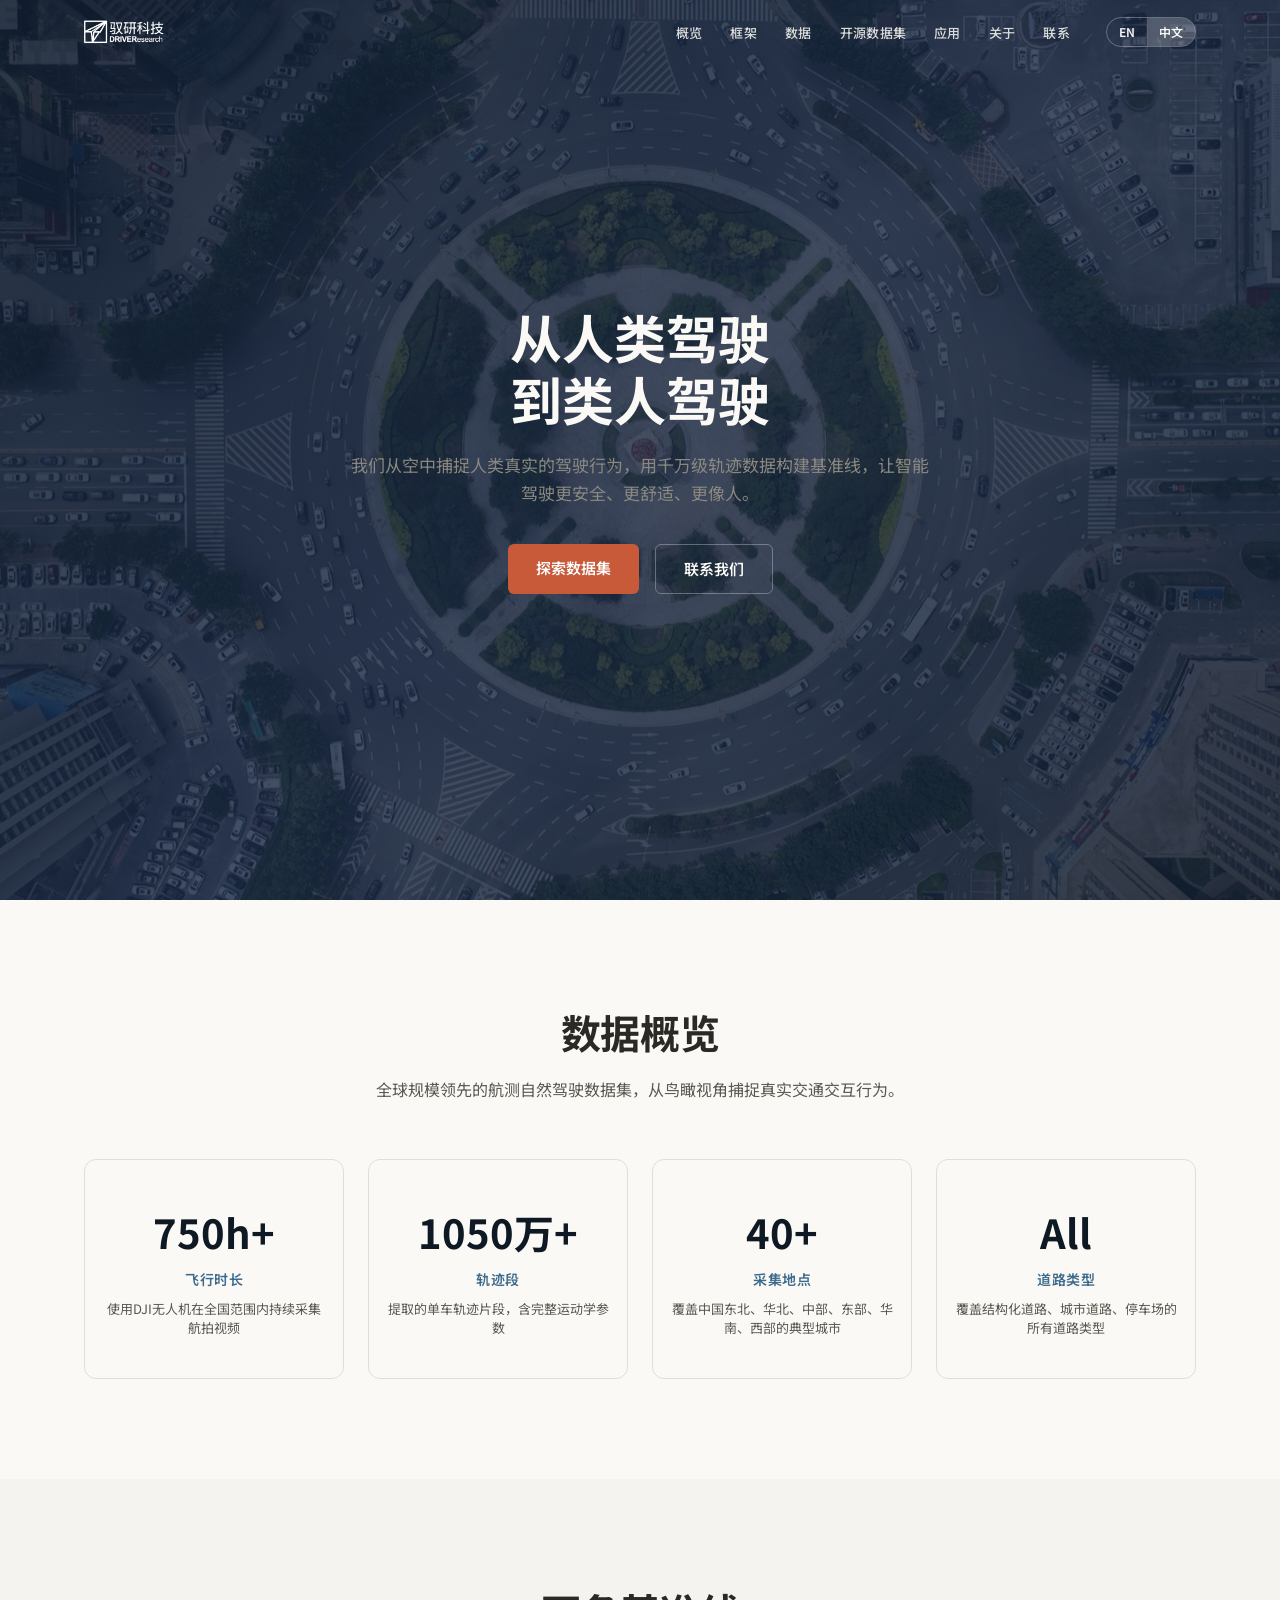
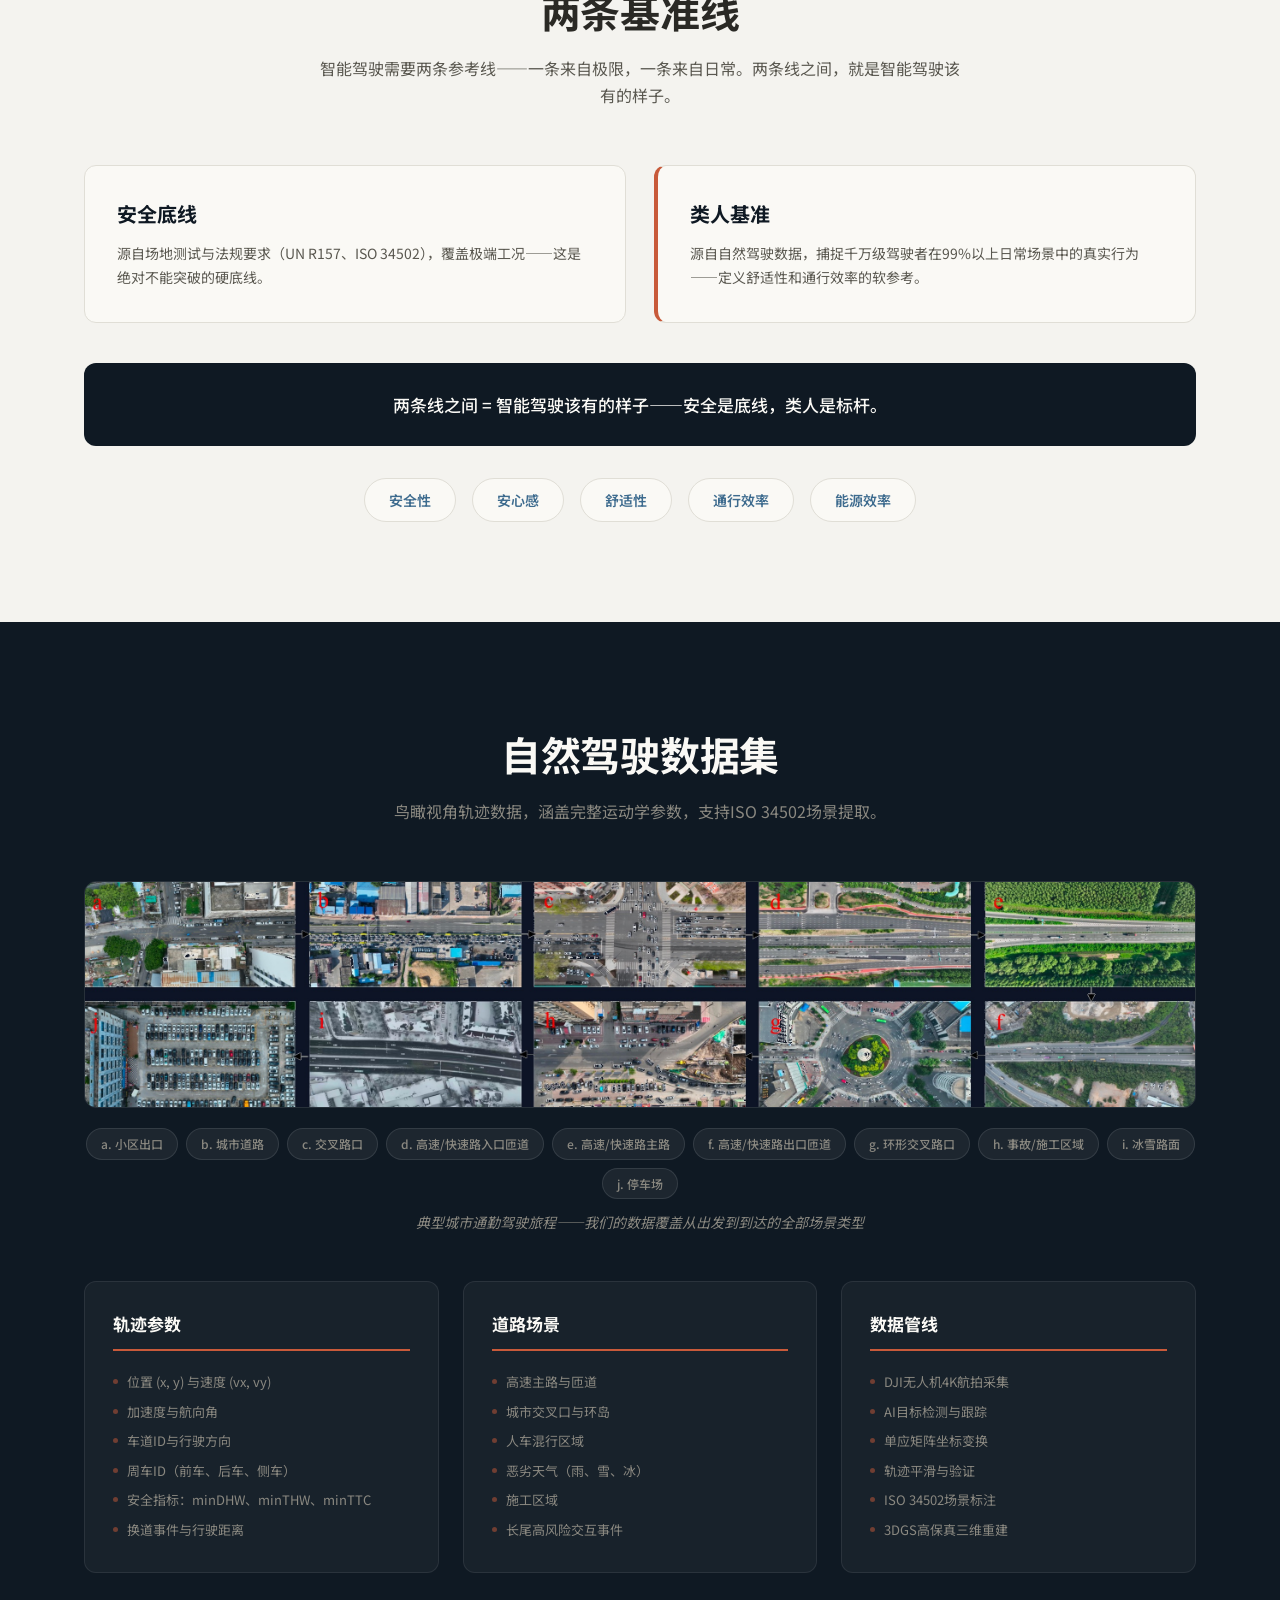
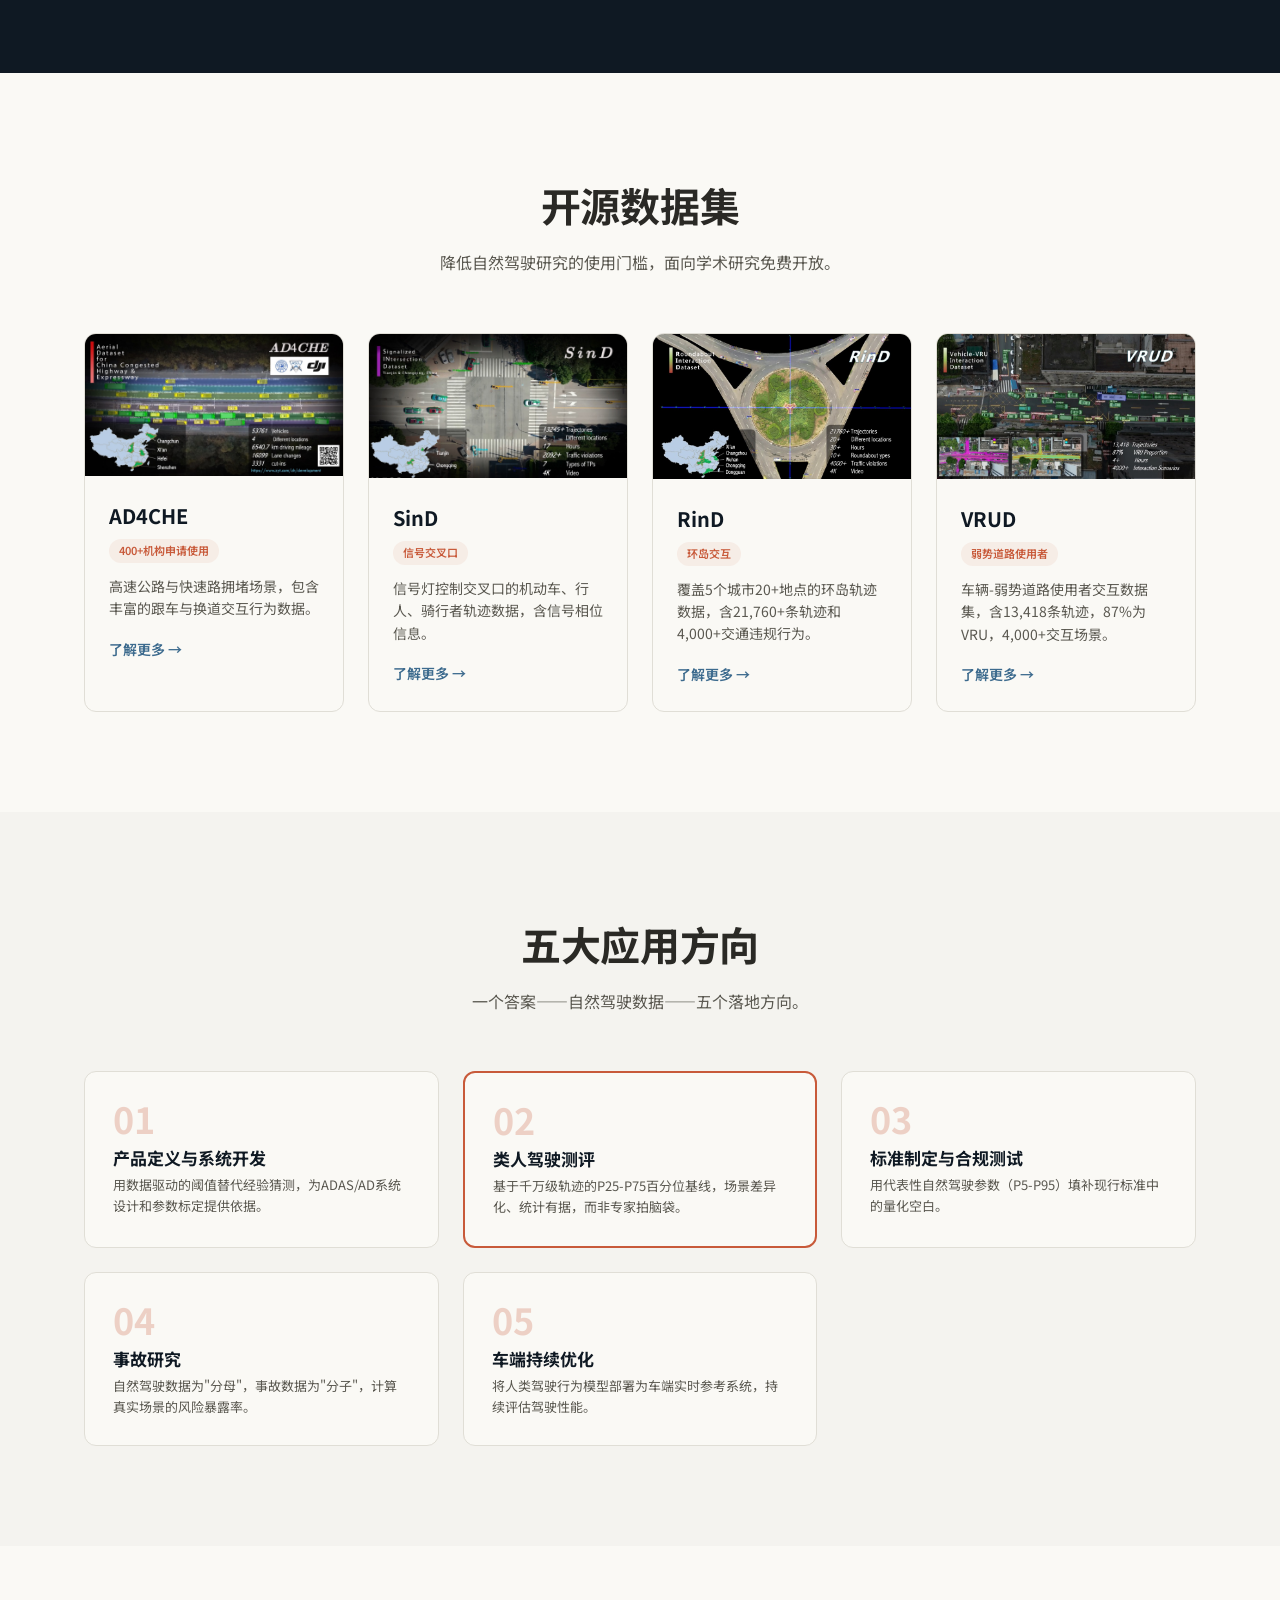
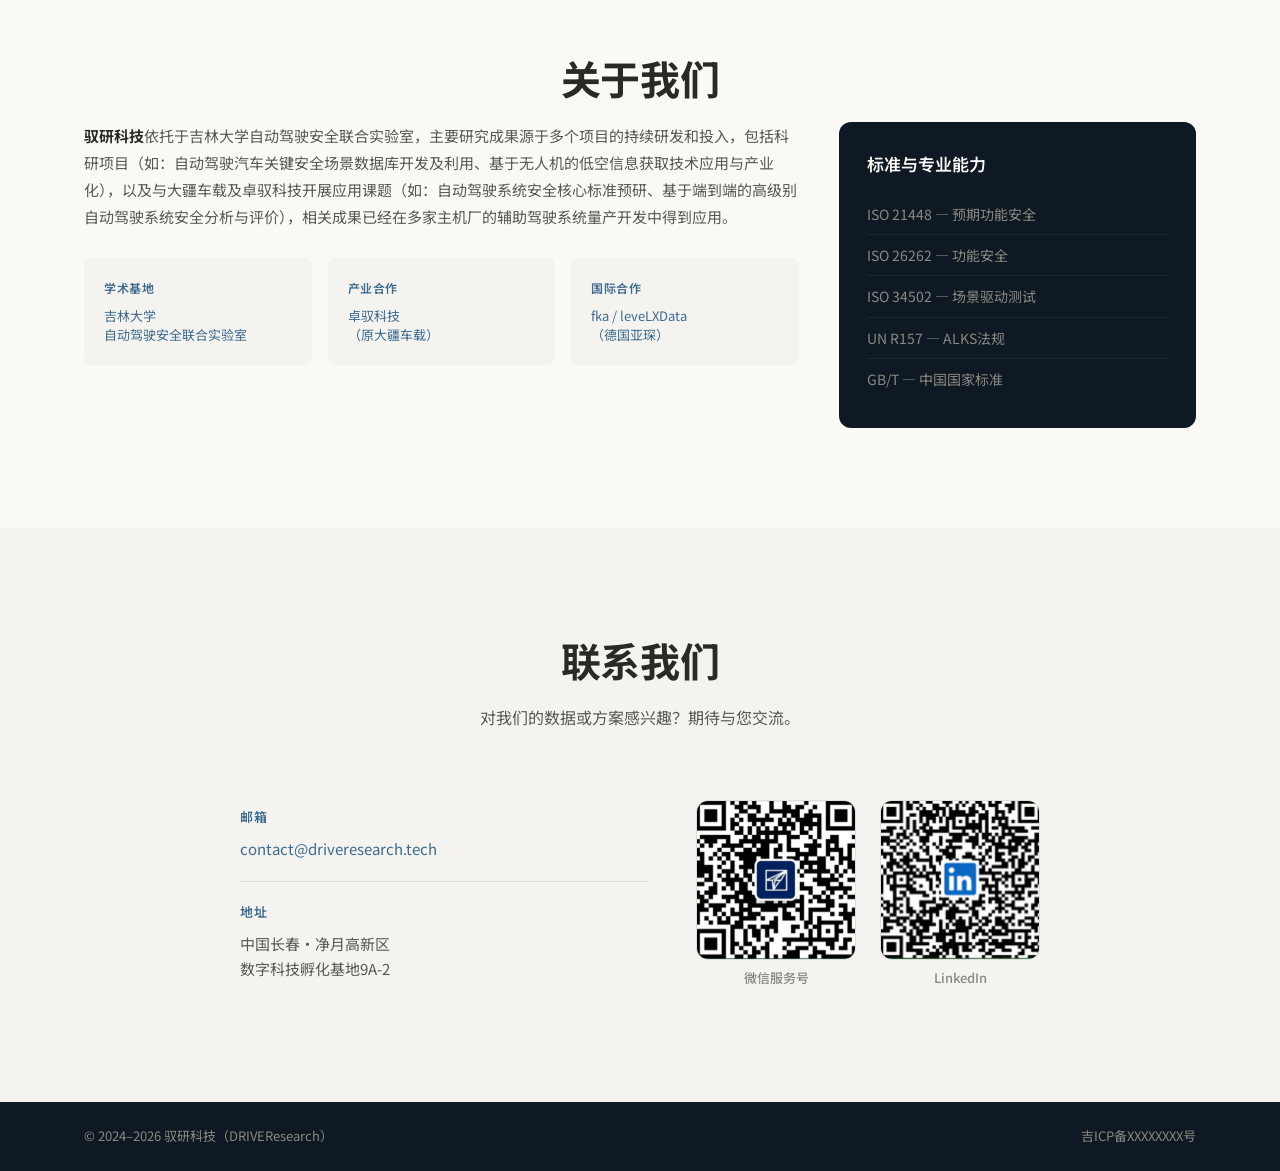
==== commit 0147af13: "Change '全覆盖/Full Coverage' to 'All' for consistent stat card sizing Co-Authored-By: Claude Opus 4.6 " ====
--- a/zh.html
+++ b/zh.html
@@ -70,7 +70,7 @@
           <div class="stat-desc">覆盖中国东北、华北、中部、东部、华南、西部的典型城市</div>
         </div>
         <div class="stat-card reveal">
-          <div class="stat-number" style="font-size:2.8rem;">全覆盖</div>
+          <div class="stat-number">All</div>
           <div class="stat-label">道路类型</div>
           <div class="stat-desc">覆盖结构化道路、城市道路、停车场的所有道路类型</div>
         </div>
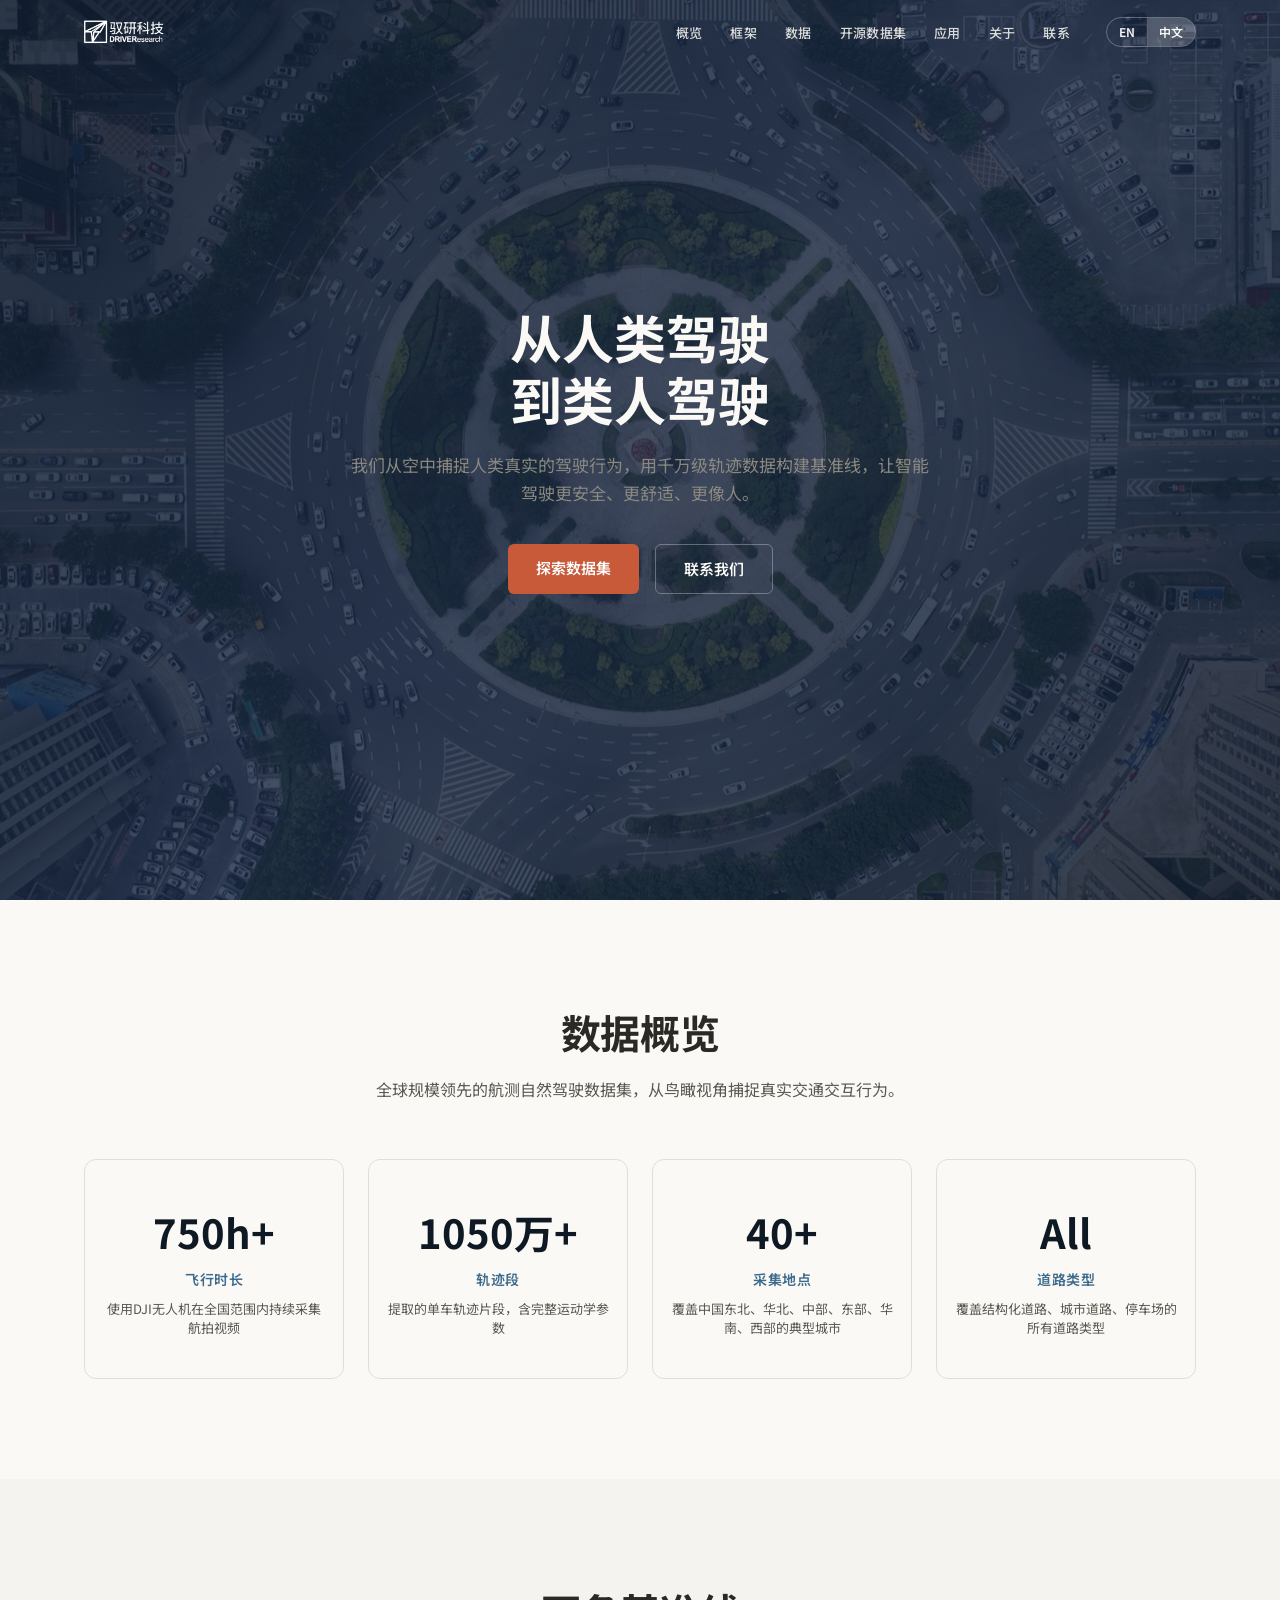
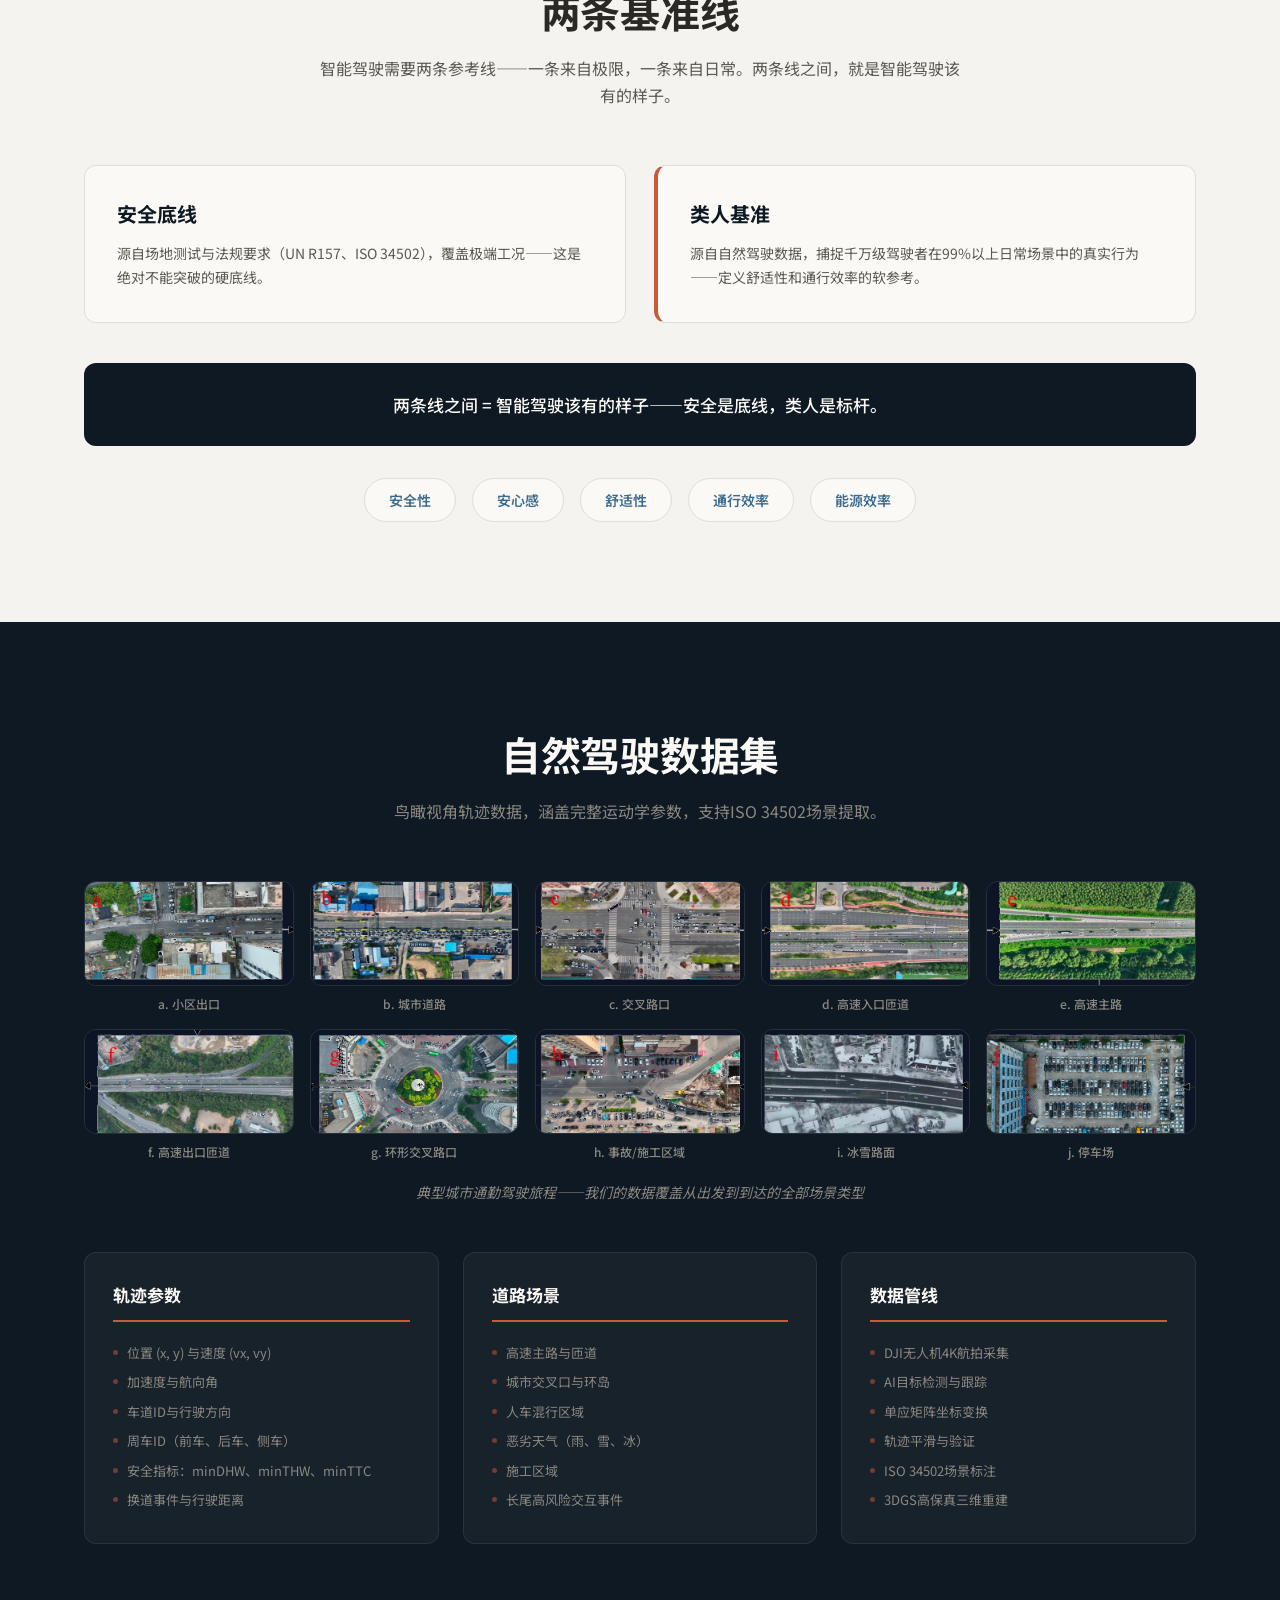
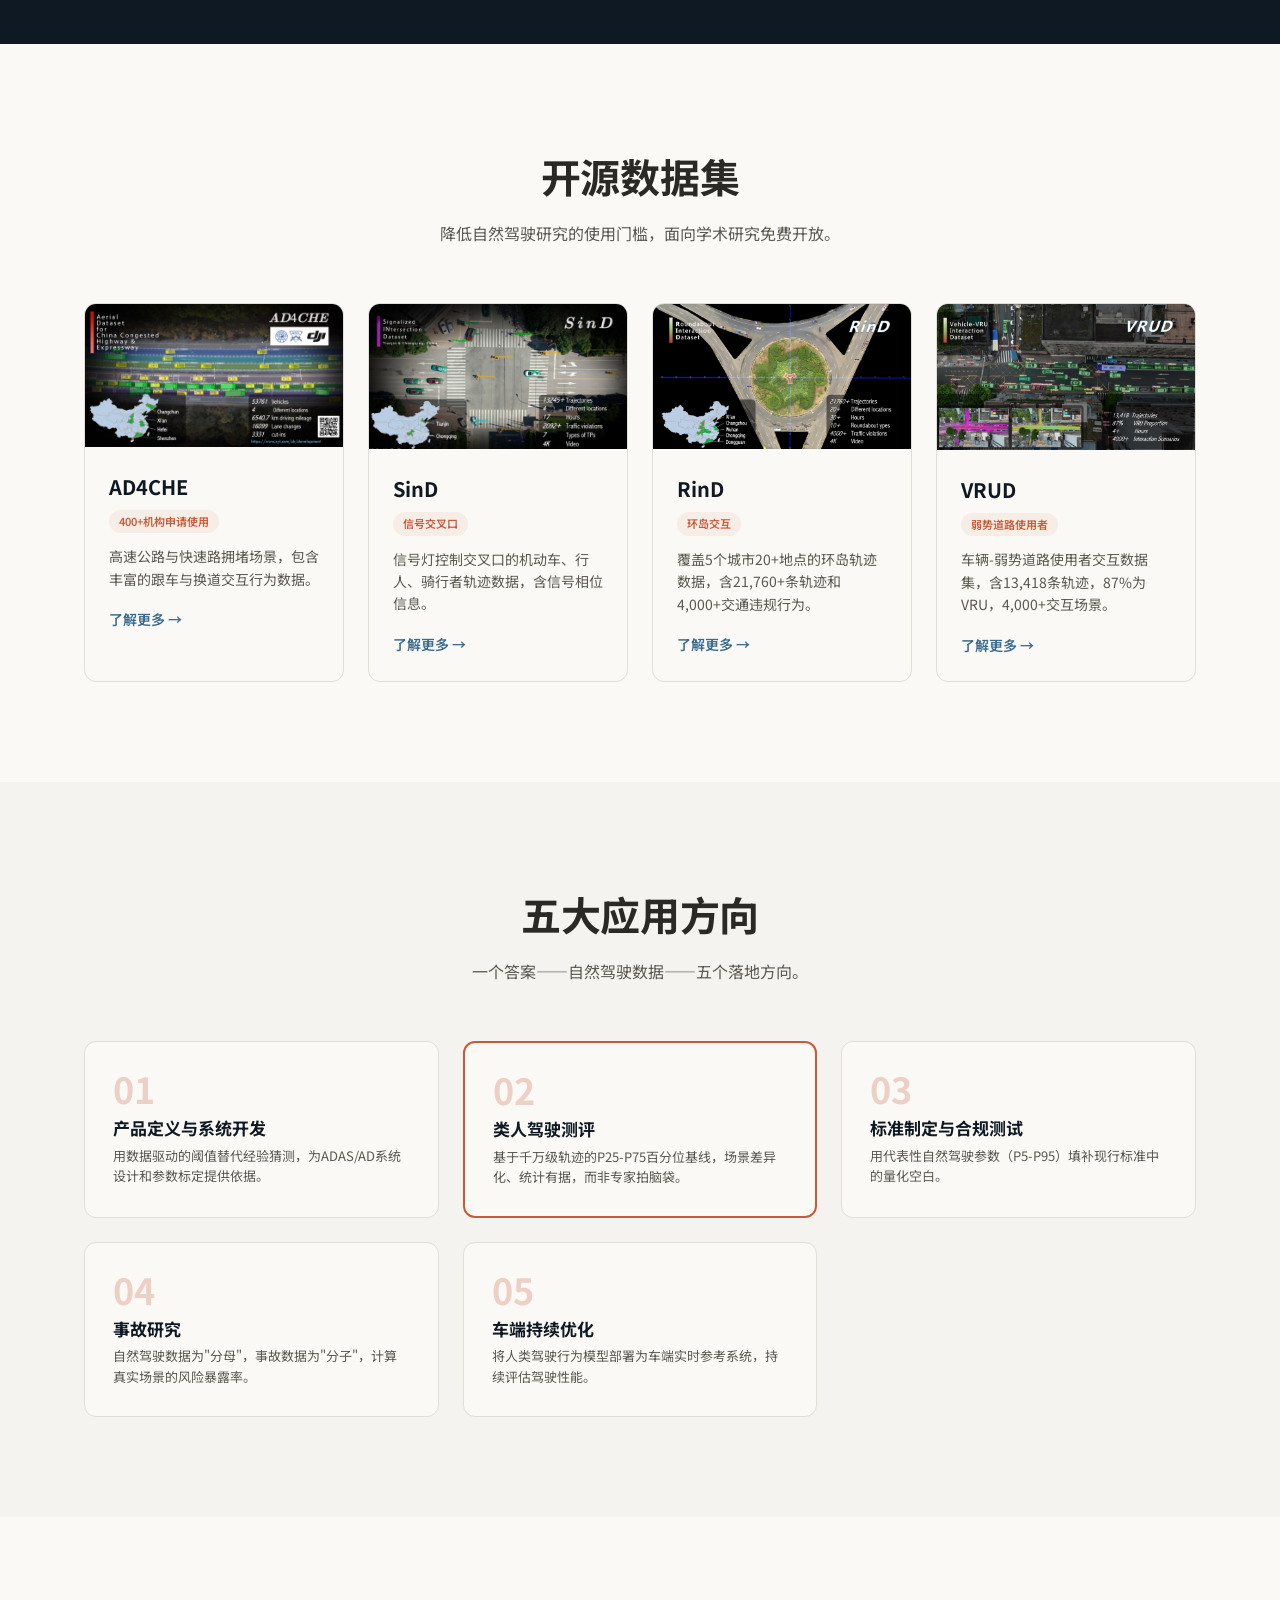
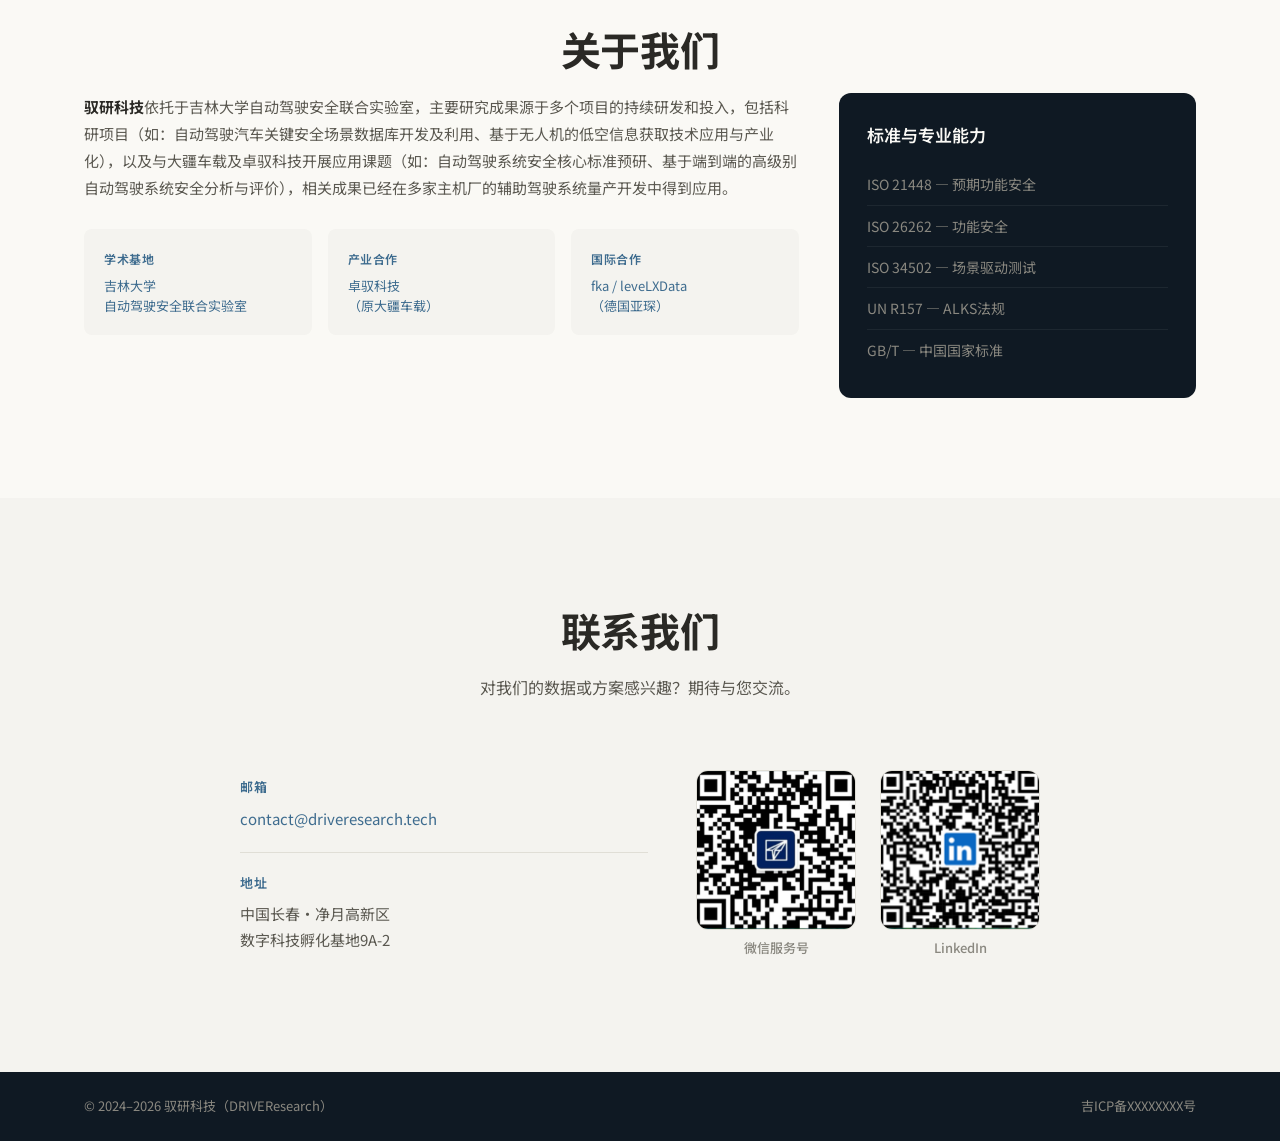
==== commit 9d7240d7: "Split scenario overview into 10 individual images with labels - Cut commute-scenarios.jpg into 10 se" ====
--- a/zh.html
+++ b/zh.html
@@ -111,18 +111,17 @@
     <div class="container">
       <h2 class="section-title">自然驾驶数据集</h2>
       <p class="section-subtitle">鸟瞰视角轨迹数据，涵盖完整运动学参数，支持ISO 34502场景提取。</p>
-      <img src="images/commute-scenarios.jpg" alt="典型城市通勤驾驶旅程覆盖的10类场景" class="data-banner reveal">
-      <div class="scene-labels reveal">
-        <span class="scene-tag">a. 小区出口</span>
-        <span class="scene-tag">b. 城市道路</span>
-        <span class="scene-tag">c. 交叉路口</span>
-        <span class="scene-tag">d. 高速/快速路入口匝道</span>
-        <span class="scene-tag">e. 高速/快速路主路</span>
-        <span class="scene-tag">f. 高速/快速路出口匝道</span>
-        <span class="scene-tag">g. 环形交叉路口</span>
-        <span class="scene-tag">h. 事故/施工区域</span>
-        <span class="scene-tag">i. 冰雪路面</span>
-        <span class="scene-tag">j. 停车场</span>
+      <div class="scene-grid reveal">
+        <div class="scene-item"><img src="images/scene-a.jpg" alt="小区出口"><div class="scene-item-label">a. 小区出口</div></div>
+        <div class="scene-item"><img src="images/scene-b.jpg" alt="城市道路"><div class="scene-item-label">b. 城市道路</div></div>
+        <div class="scene-item"><img src="images/scene-c.jpg" alt="交叉路口"><div class="scene-item-label">c. 交叉路口</div></div>
+        <div class="scene-item"><img src="images/scene-d.jpg" alt="入口匝道"><div class="scene-item-label">d. 高速入口匝道</div></div>
+        <div class="scene-item"><img src="images/scene-e.jpg" alt="高速主路"><div class="scene-item-label">e. 高速主路</div></div>
+        <div class="scene-item"><img src="images/scene-f.jpg" alt="出口匝道"><div class="scene-item-label">f. 高速出口匝道</div></div>
+        <div class="scene-item"><img src="images/scene-g.jpg" alt="环形交叉路口"><div class="scene-item-label">g. 环形交叉路口</div></div>
+        <div class="scene-item"><img src="images/scene-h.jpg" alt="事故/施工区域"><div class="scene-item-label">h. 事故/施工区域</div></div>
+        <div class="scene-item"><img src="images/scene-i.jpg" alt="冰雪路面"><div class="scene-item-label">i. 冰雪路面</div></div>
+        <div class="scene-item"><img src="images/scene-j.jpg" alt="停车场"><div class="scene-item-label">j. 停车场</div></div>
       </div>
       <p class="data-caption reveal">典型城市通勤驾驶旅程——我们的数据覆盖从出发到到达的全部场景类型</p>
       <div class="data-features">
--- a/styles.css
+++ b/styles.css
@@ -106,6 +106,12 @@
 .data-banner { width: 100%; border-radius: var(--radius); margin-bottom: 20px; border: 1px solid rgba(255,255,255,0.1); }
 .scene-labels { display: flex; flex-wrap: wrap; gap: 8px; justify-content: center; margin-bottom: 12px; }
 .scene-tag { padding: 5px 14px; font-size: 12px; font-weight: 500; color: var(--gray-400); background: rgba(255,255,255,0.06); border: 1px solid rgba(255,255,255,0.1); border-radius: 20px; }
+.scene-grid { display: grid; grid-template-columns: repeat(5, 1fr); gap: 16px; margin-bottom: 20px; }
+.scene-item { text-align: center; }
+.scene-item img { width: 100%; border-radius: var(--radius); border: 1px solid rgba(255,255,255,0.1); aspect-ratio: 2/1; object-fit: cover; }
+.scene-item-label { margin-top: 8px; font-size: 12px; font-weight: 500; color: var(--gray-400); }
+@media (max-width: 900px) { .scene-grid { grid-template-columns: repeat(3, 1fr); } }
+@media (max-width: 480px) { .scene-grid { grid-template-columns: repeat(2, 1fr); } }
 .data-caption { text-align: center; font-size: 14px; color: var(--gray-400); margin-bottom: 48px; font-style: italic; }
 
 .data-features { display: grid; grid-template-columns: repeat(3, 1fr); gap: 24px; }
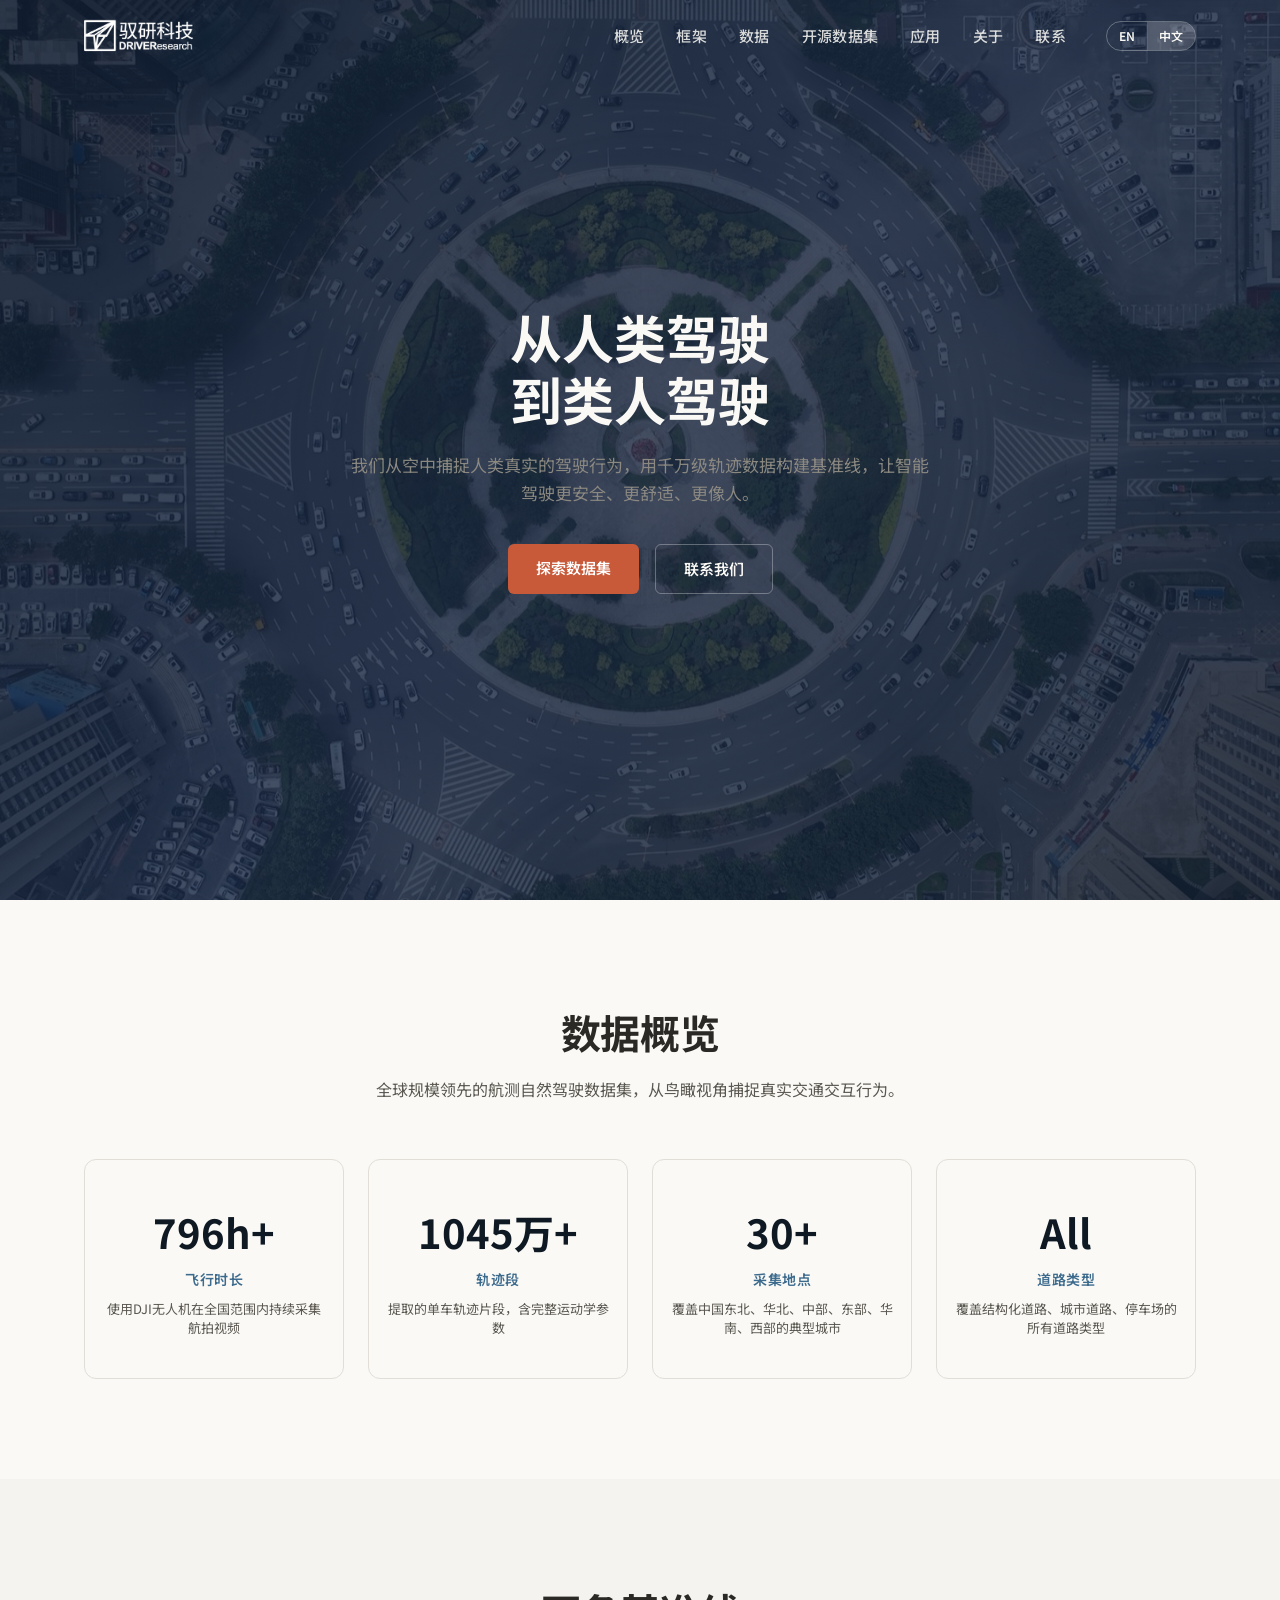
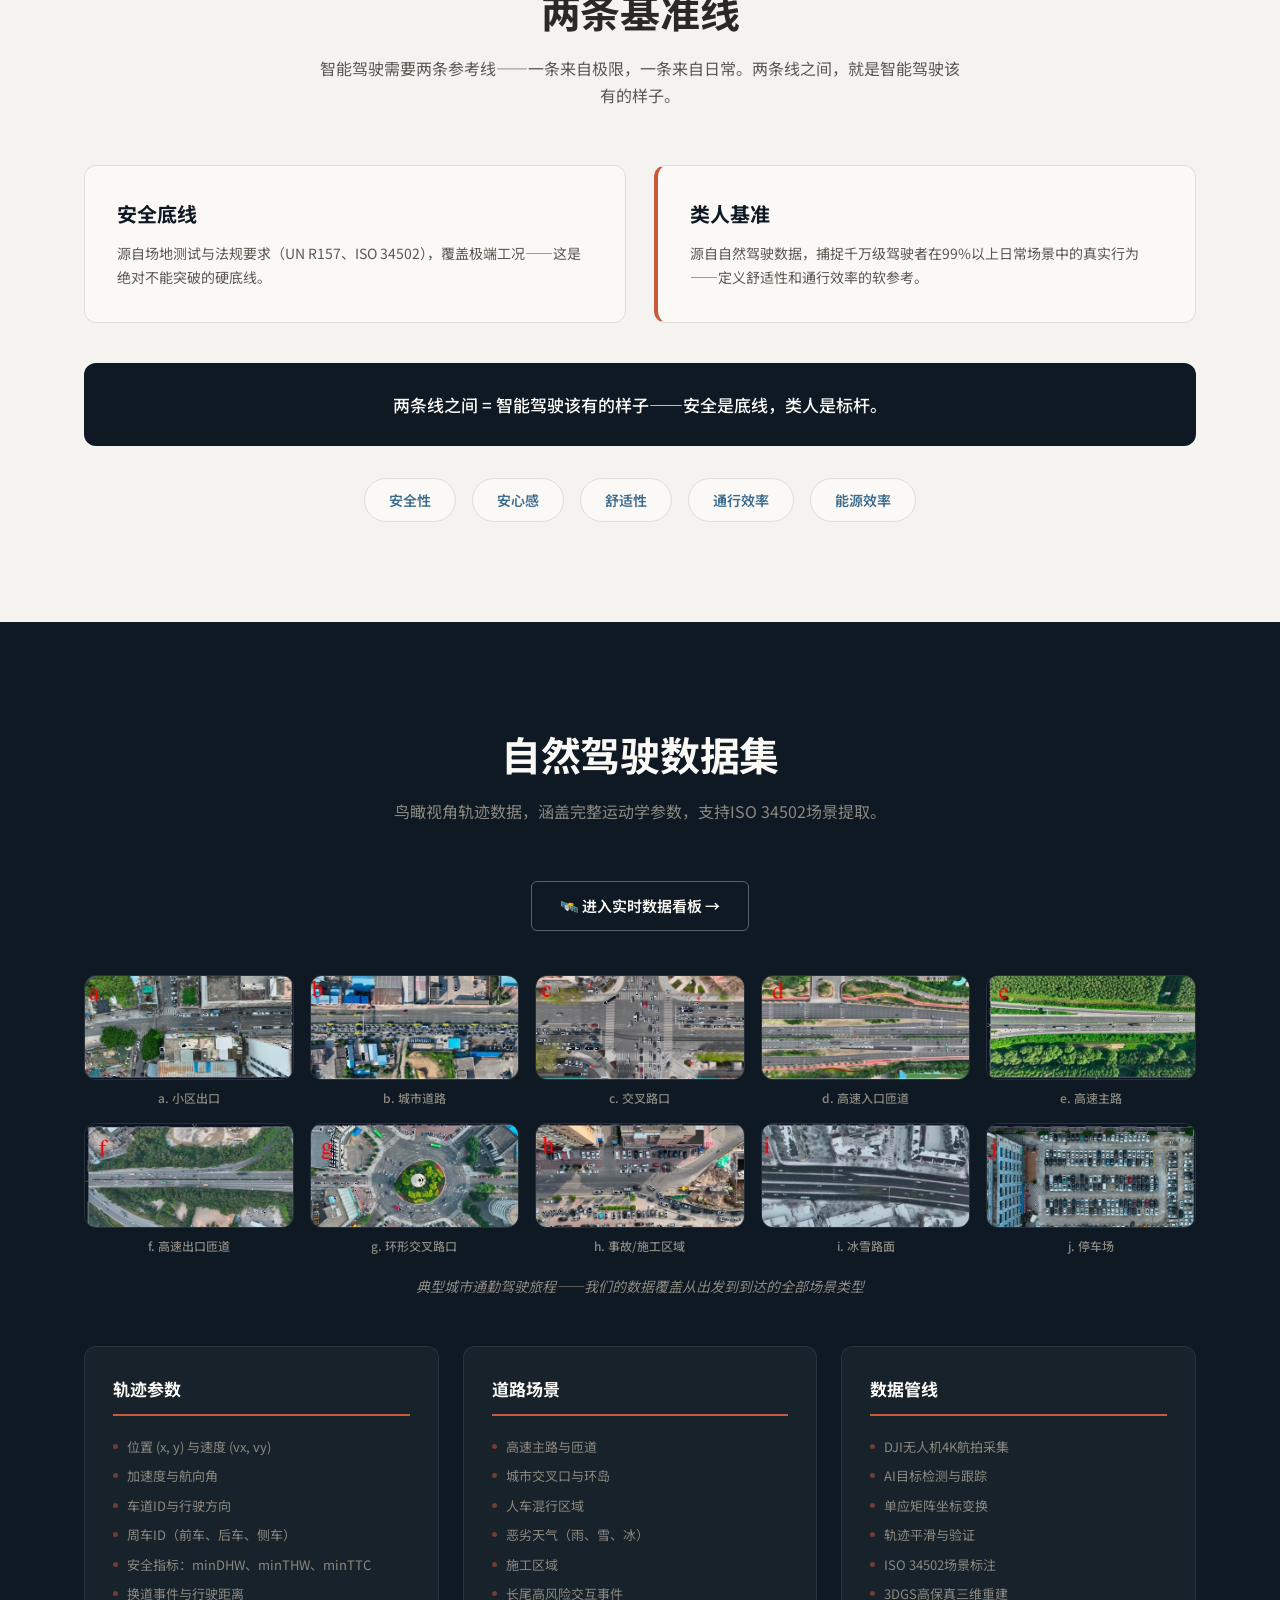
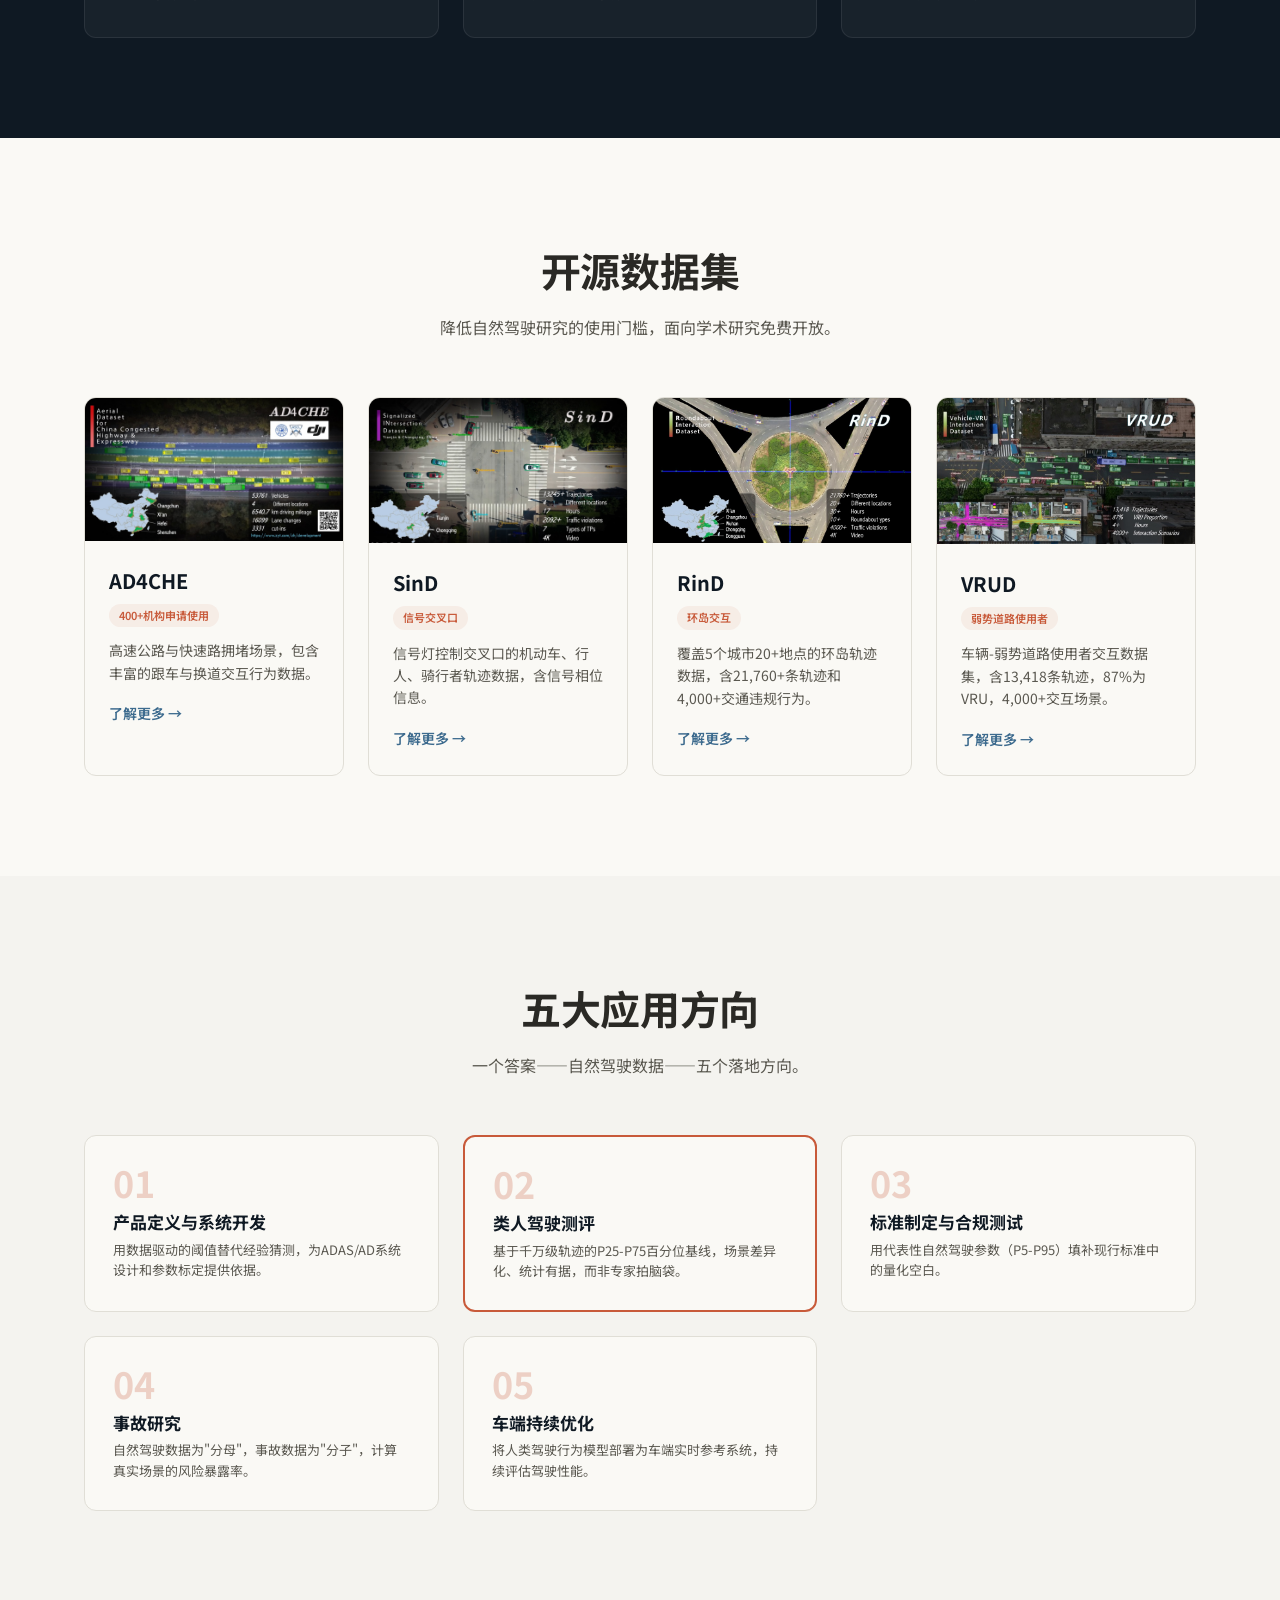
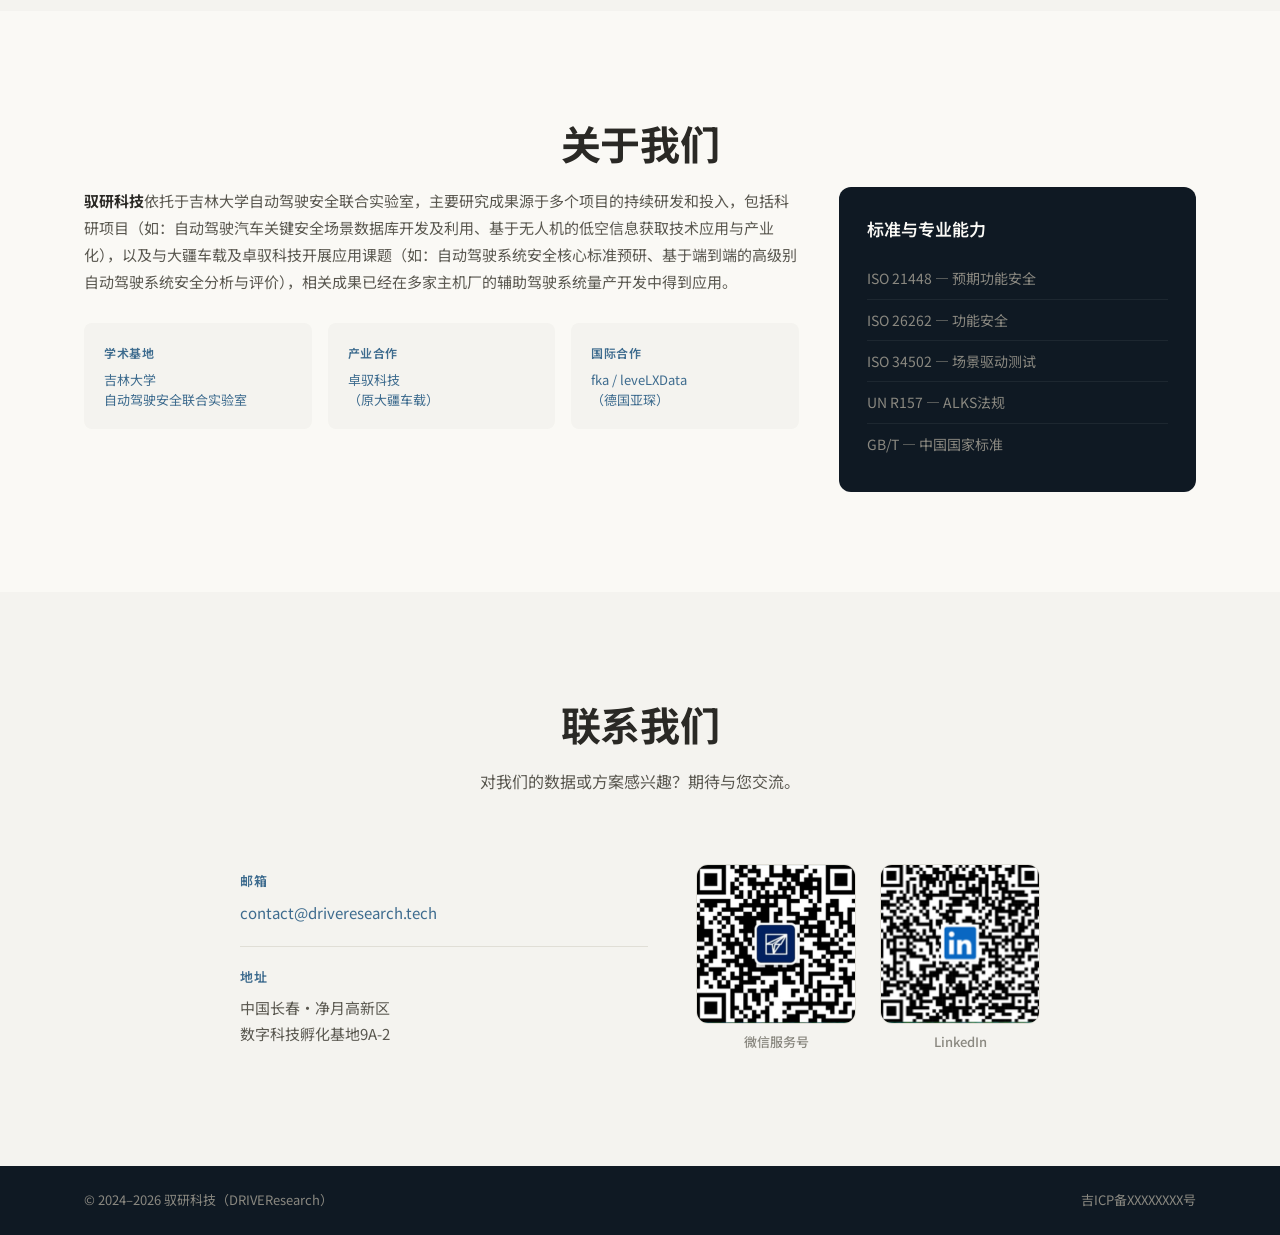
==== commit 47f6b108: "feat: update data snapshot stats and link to live dashboard - Update 'By the Numbers' stat cards (EN" ====
--- a/zh.html
+++ b/zh.html
@@ -55,7 +55,7 @@
       <p class="section-subtitle">全球规模领先的航测自然驾驶数据集，从鸟瞰视角捕捉真实交通交互行为。</p>
       <div class="stats-grid">
         <div class="stat-card reveal">
-          <div class="stat-number"><span class="counter" data-target="750" data-suffix="h+">0</span></div>
+          <div class="stat-number"><span class="counter" data-target="800" data-suffix="h+">0</span></div>
           <div class="stat-label">飞行时长</div>
           <div class="stat-desc">使用DJI无人机在全国范围内持续采集航拍视频</div>
         </div>
@@ -65,7 +65,7 @@
           <div class="stat-desc">提取的单车轨迹片段，含完整运动学参数</div>
         </div>
         <div class="stat-card reveal">
-          <div class="stat-number"><span class="counter" data-target="40" data-suffix="+">0</span></div>
+          <div class="stat-number"><span class="counter" data-target="30" data-suffix="+">0</span></div>
           <div class="stat-label">采集地点</div>
           <div class="stat-desc">覆盖中国东北、华北、中部、东部、华南、西部的典型城市</div>
         </div>
@@ -111,6 +111,11 @@
     <div class="container">
       <h2 class="section-title">自然驾驶数据集</h2>
       <p class="section-subtitle">鸟瞰视角轨迹数据，涵盖完整运动学参数，支持ISO 34502场景提取。</p>
+      <div class="data-cta reveal" style="text-align:center; margin: 4px auto 44px;">
+        <a href="https://data.driveresearch.tech/" target="_blank" rel="noopener" class="btn btn-outline">
+          🛰️ 进入实时数据看板 →
+        </a>
+      </div>
       <div class="scene-grid reveal">
         <div class="scene-item"><img src="images/scene-a.jpg" alt="小区出口"><div class="scene-item-label">a. 小区出口</div></div>
         <div class="scene-item"><img src="images/scene-b.jpg" alt="城市道路"><div class="scene-item-label">b. 城市道路</div></div>
--- a/styles.css
+++ b/styles.css
@@ -41,10 +41,10 @@
 /* ===== Navigation ===== */
 .nav { position: fixed; top: 0; left: 0; right: 0; z-index: 1000; background: transparent; transition: background 0.3s, box-shadow 0.3s; }
 .nav.scrolled { background: var(--navy); box-shadow: 0 2px 20px rgba(0,0,0,0.3); }
-.nav-inner { max-width: 1160px; margin: 0 auto; padding: 0 24px; display: flex; align-items: center; justify-content: space-between; height: 64px; }
-.nav-logo-img { height: 32px; width: auto; }
-.nav-links { display: flex; list-style: none; gap: 28px; align-items: center; }
-.nav-links a { color: var(--white); font-size: 13px; font-weight: 500; letter-spacing: 0.3px; text-transform: uppercase; opacity: 0.85; transition: opacity 0.2s; }
+.nav-inner { max-width: 1160px; margin: 0 auto; padding: 0 24px; display: flex; align-items: center; justify-content: space-between; height: 72px; }
+.nav-logo-img { height: 44px; width: auto; }
+.nav-links { display: flex; list-style: none; gap: 32px; align-items: center; }
+.nav-links a { color: var(--white); font-size: 15px; font-weight: 500; letter-spacing: 0.3px; opacity: 0.85; transition: opacity 0.2s; }
 .nav-links a:hover { opacity: 1; color: var(--white); }
 
 .lang-switch { display: inline-flex; border: 1px solid rgba(255,255,255,0.3); border-radius: 20px; overflow: hidden; margin-left: 8px; }
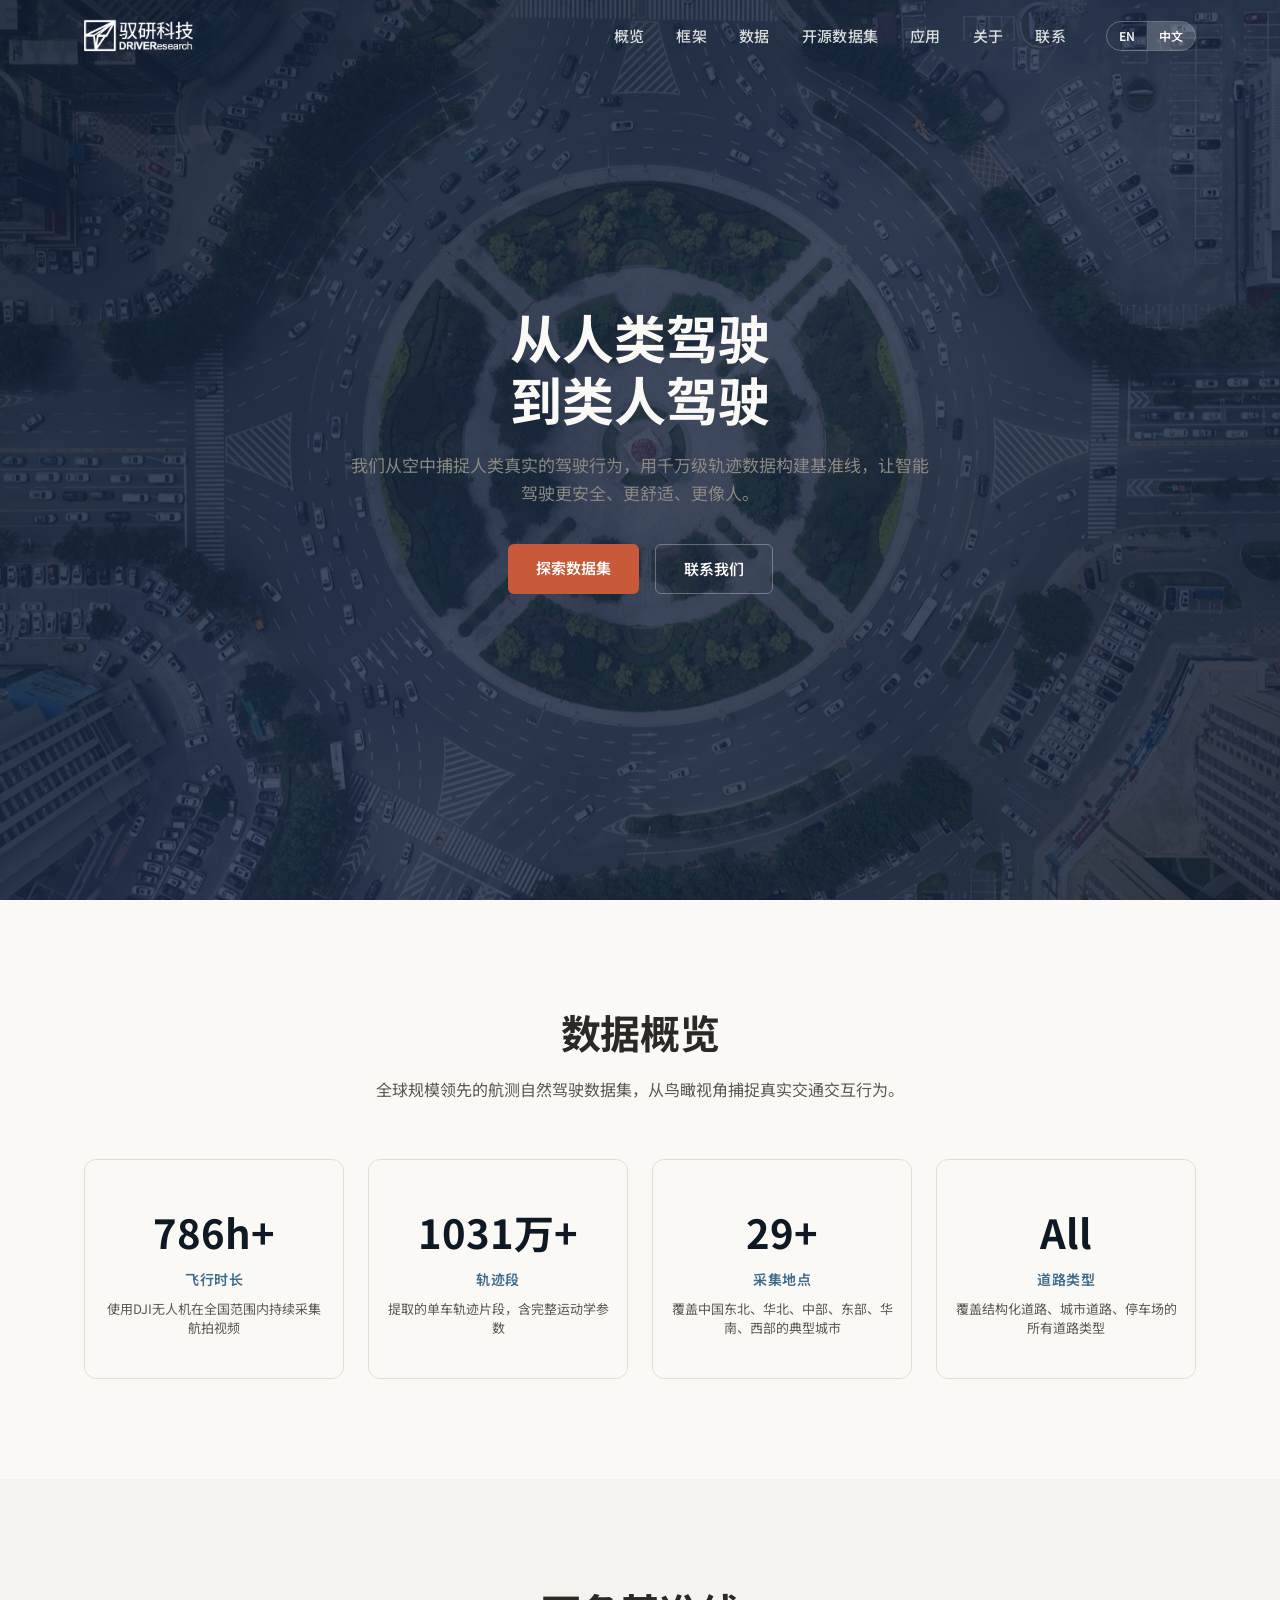
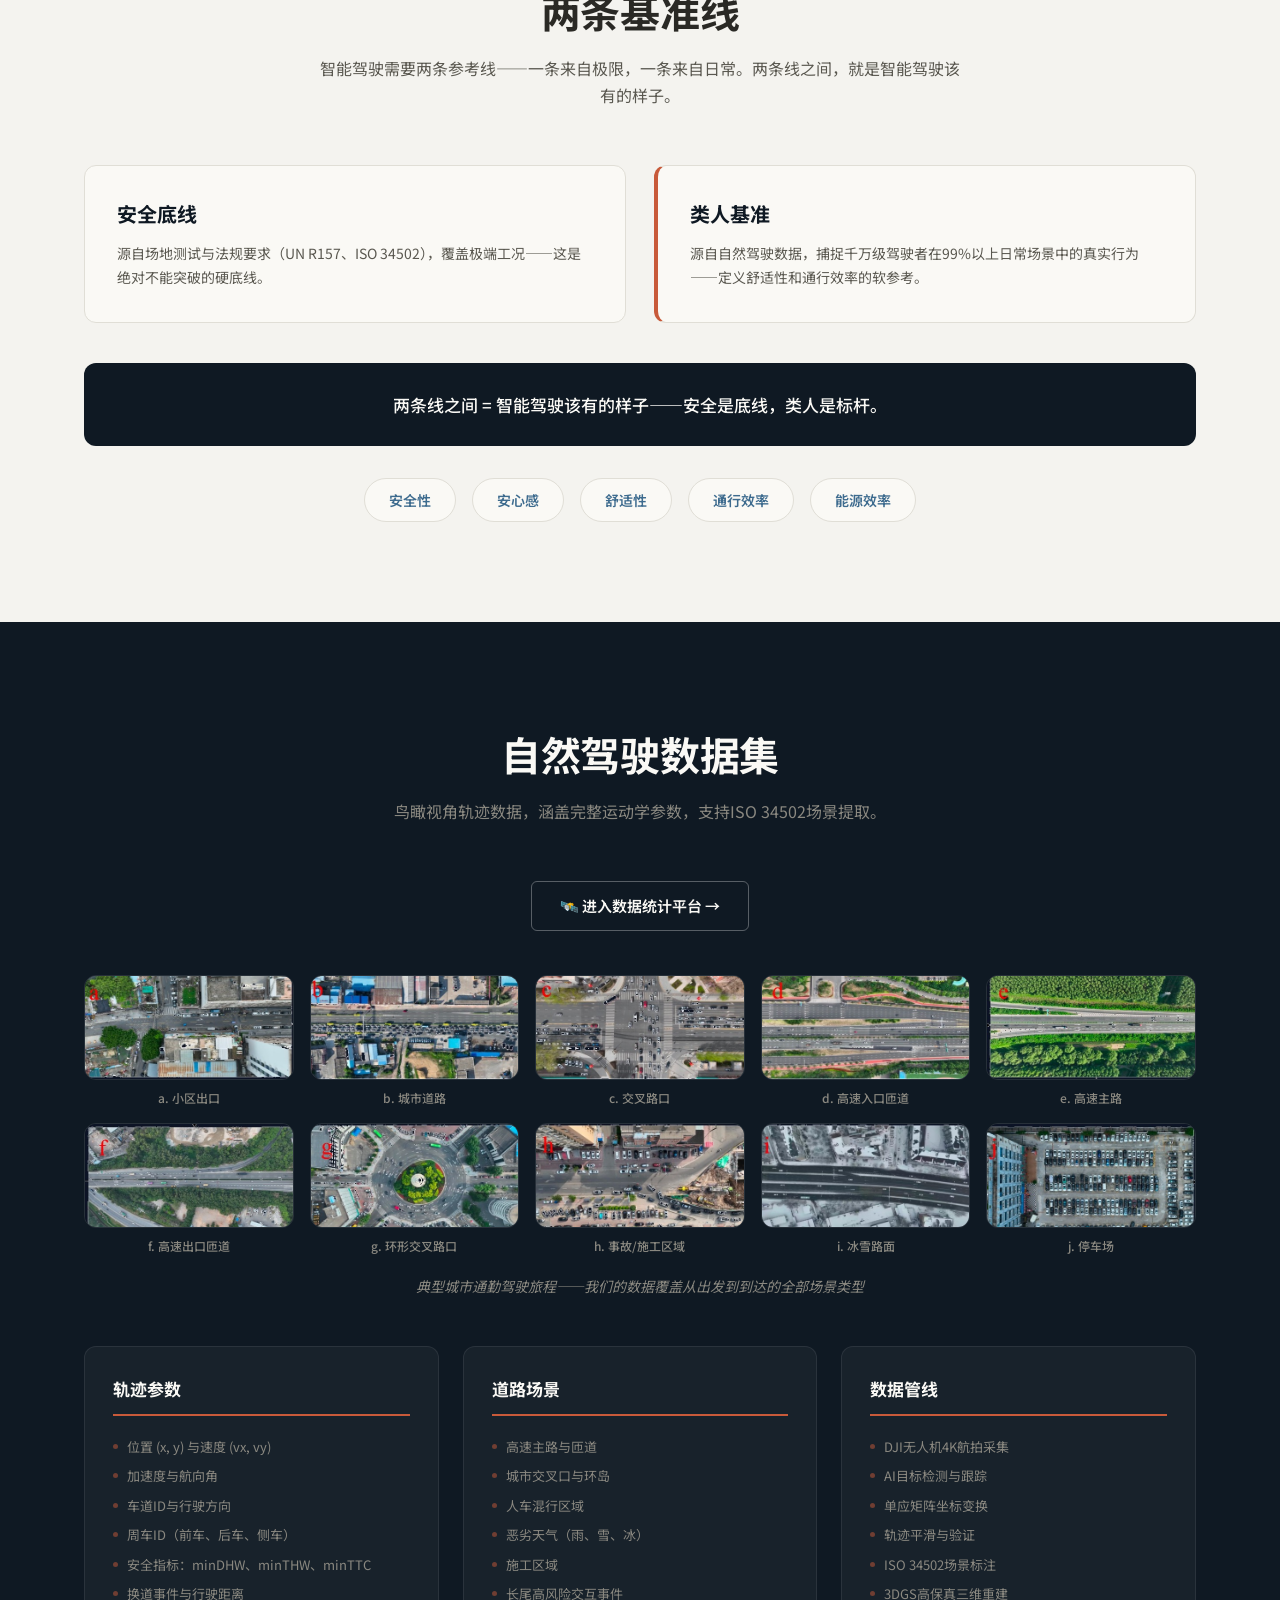
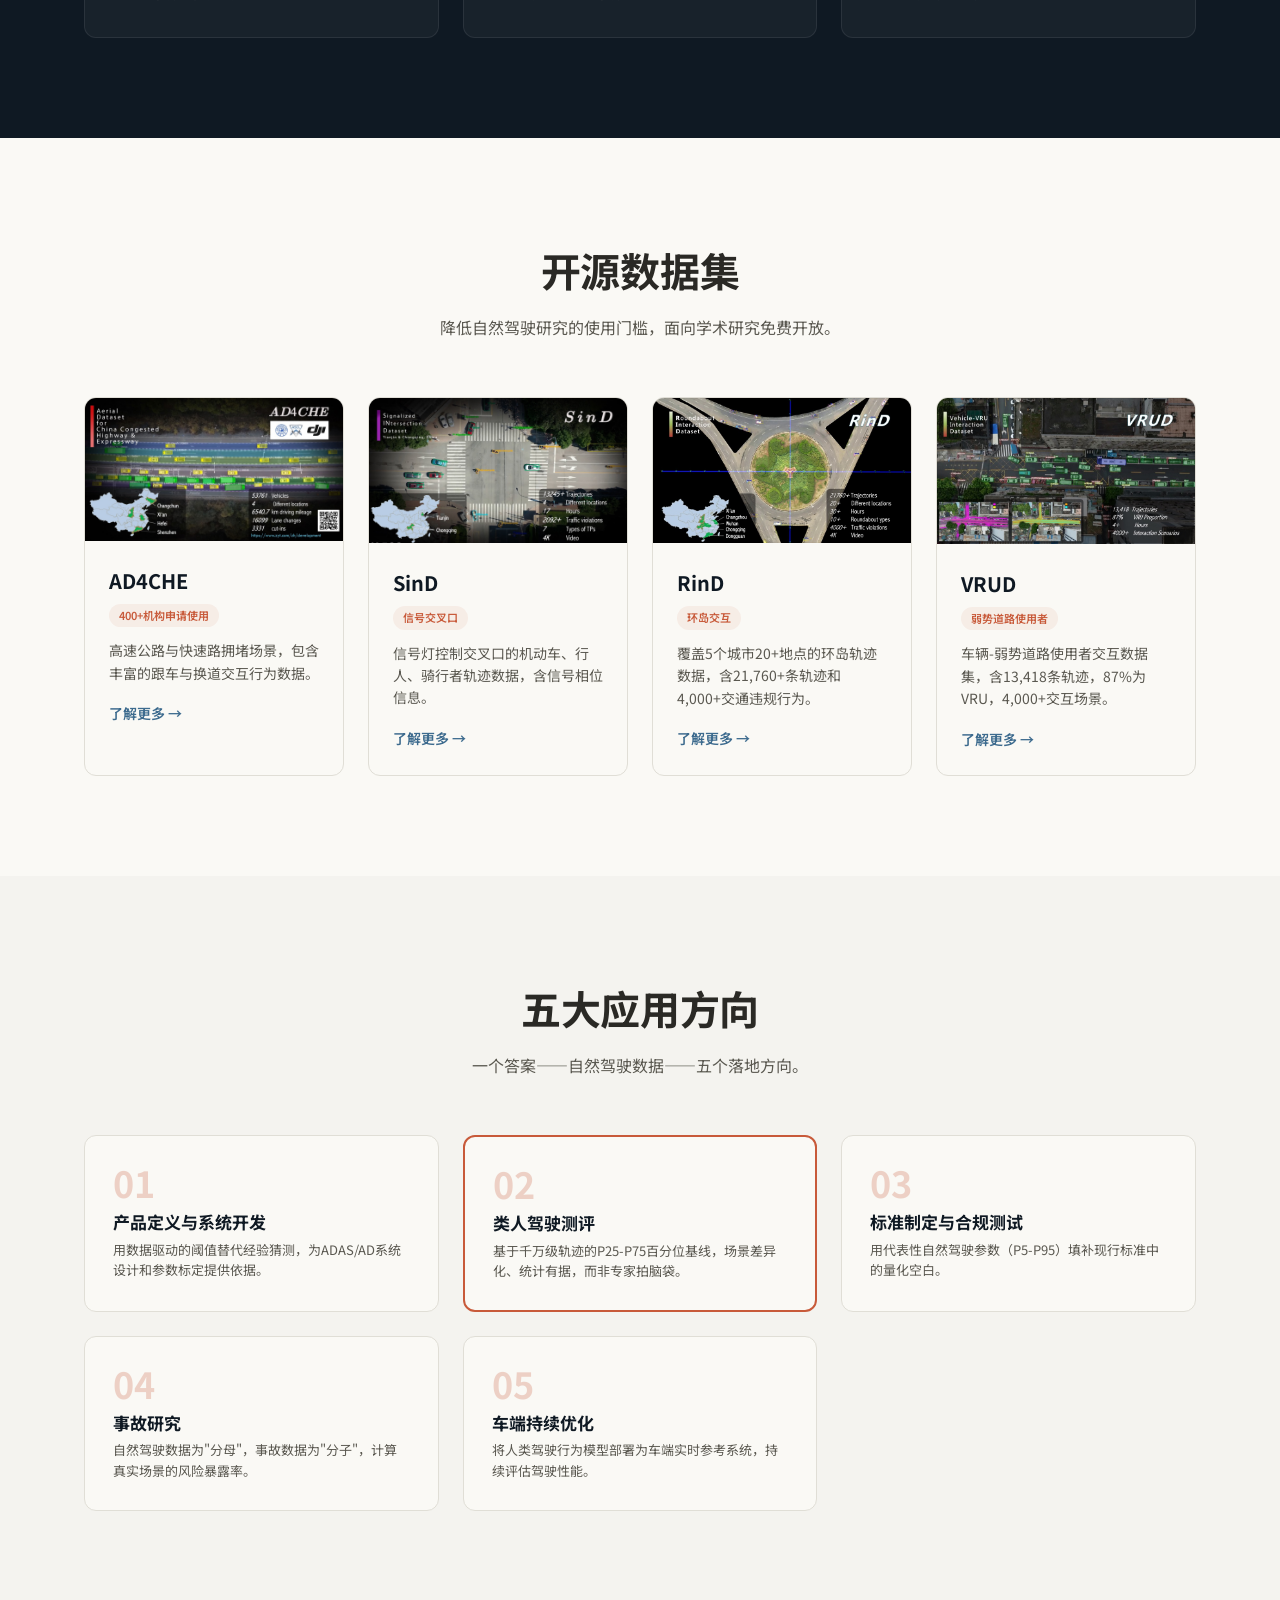
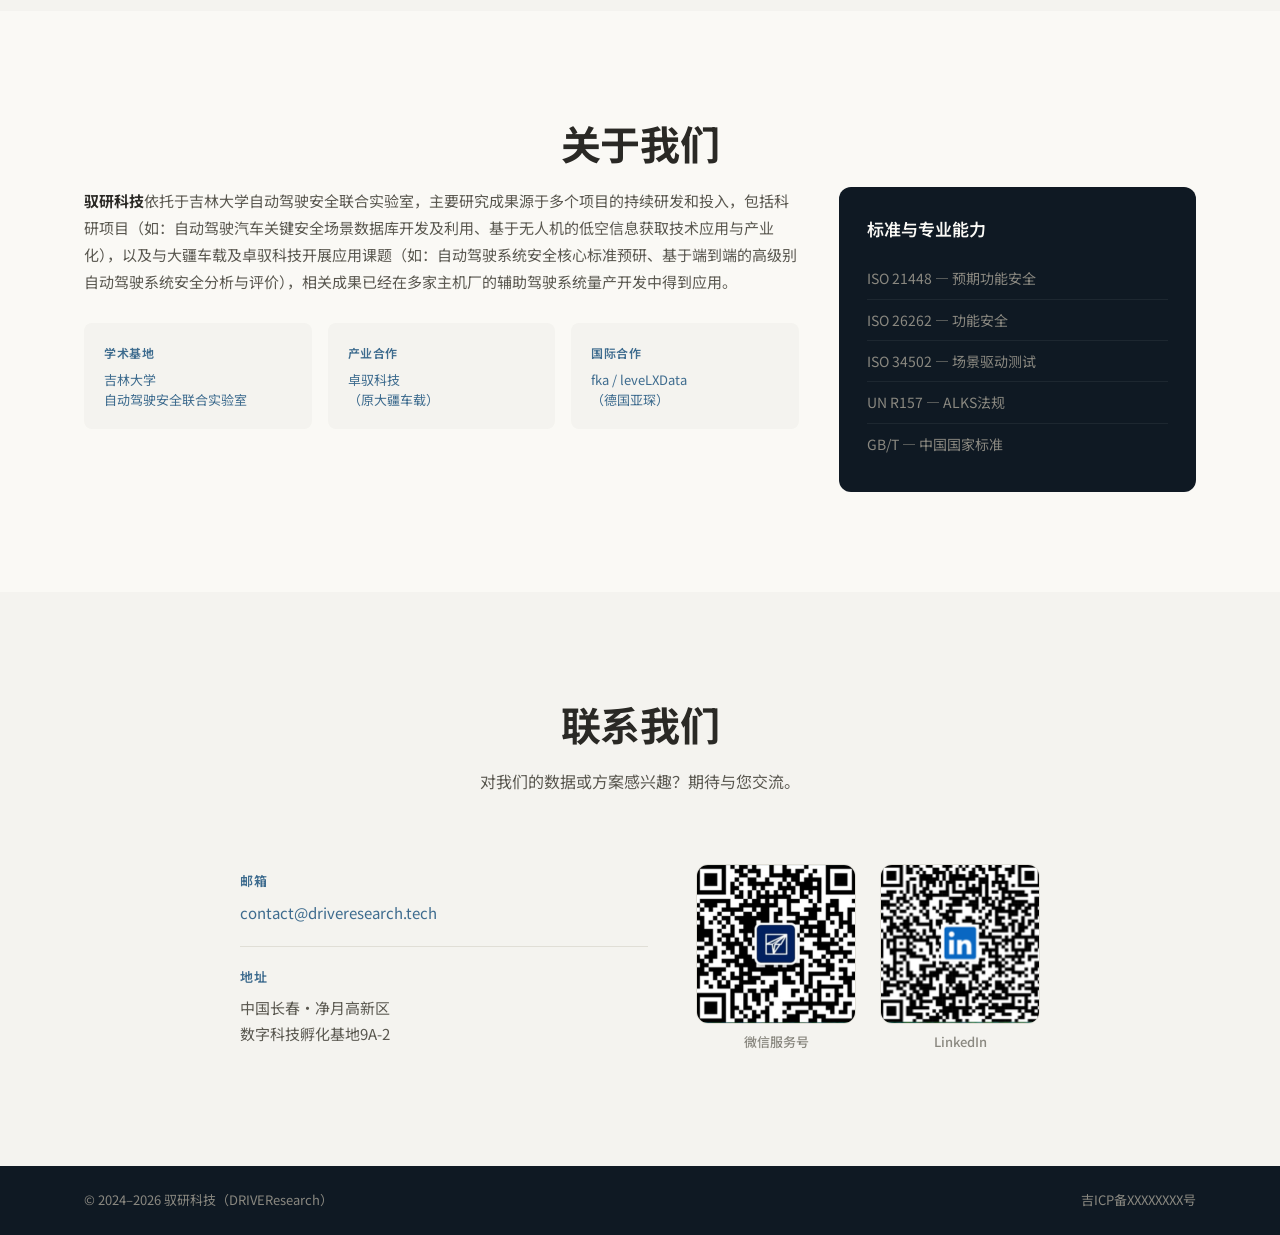
==== commit 191bdbdf: "feat(data-cta): align CTA wording with Statistics Platform branding The Data section CTA linked to d" ====
--- a/zh.html
+++ b/zh.html
@@ -113,7 +113,7 @@
       <p class="section-subtitle">鸟瞰视角轨迹数据，涵盖完整运动学参数，支持ISO 34502场景提取。</p>
       <div class="data-cta reveal" style="text-align:center; margin: 4px auto 44px;">
         <a href="https://data.driveresearch.tech/" target="_blank" rel="noopener" class="btn btn-outline">
-          🛰️ 进入实时数据看板 →
+          🛰️ 进入数据统计平台 →
         </a>
       </div>
       <div class="scene-grid reveal">
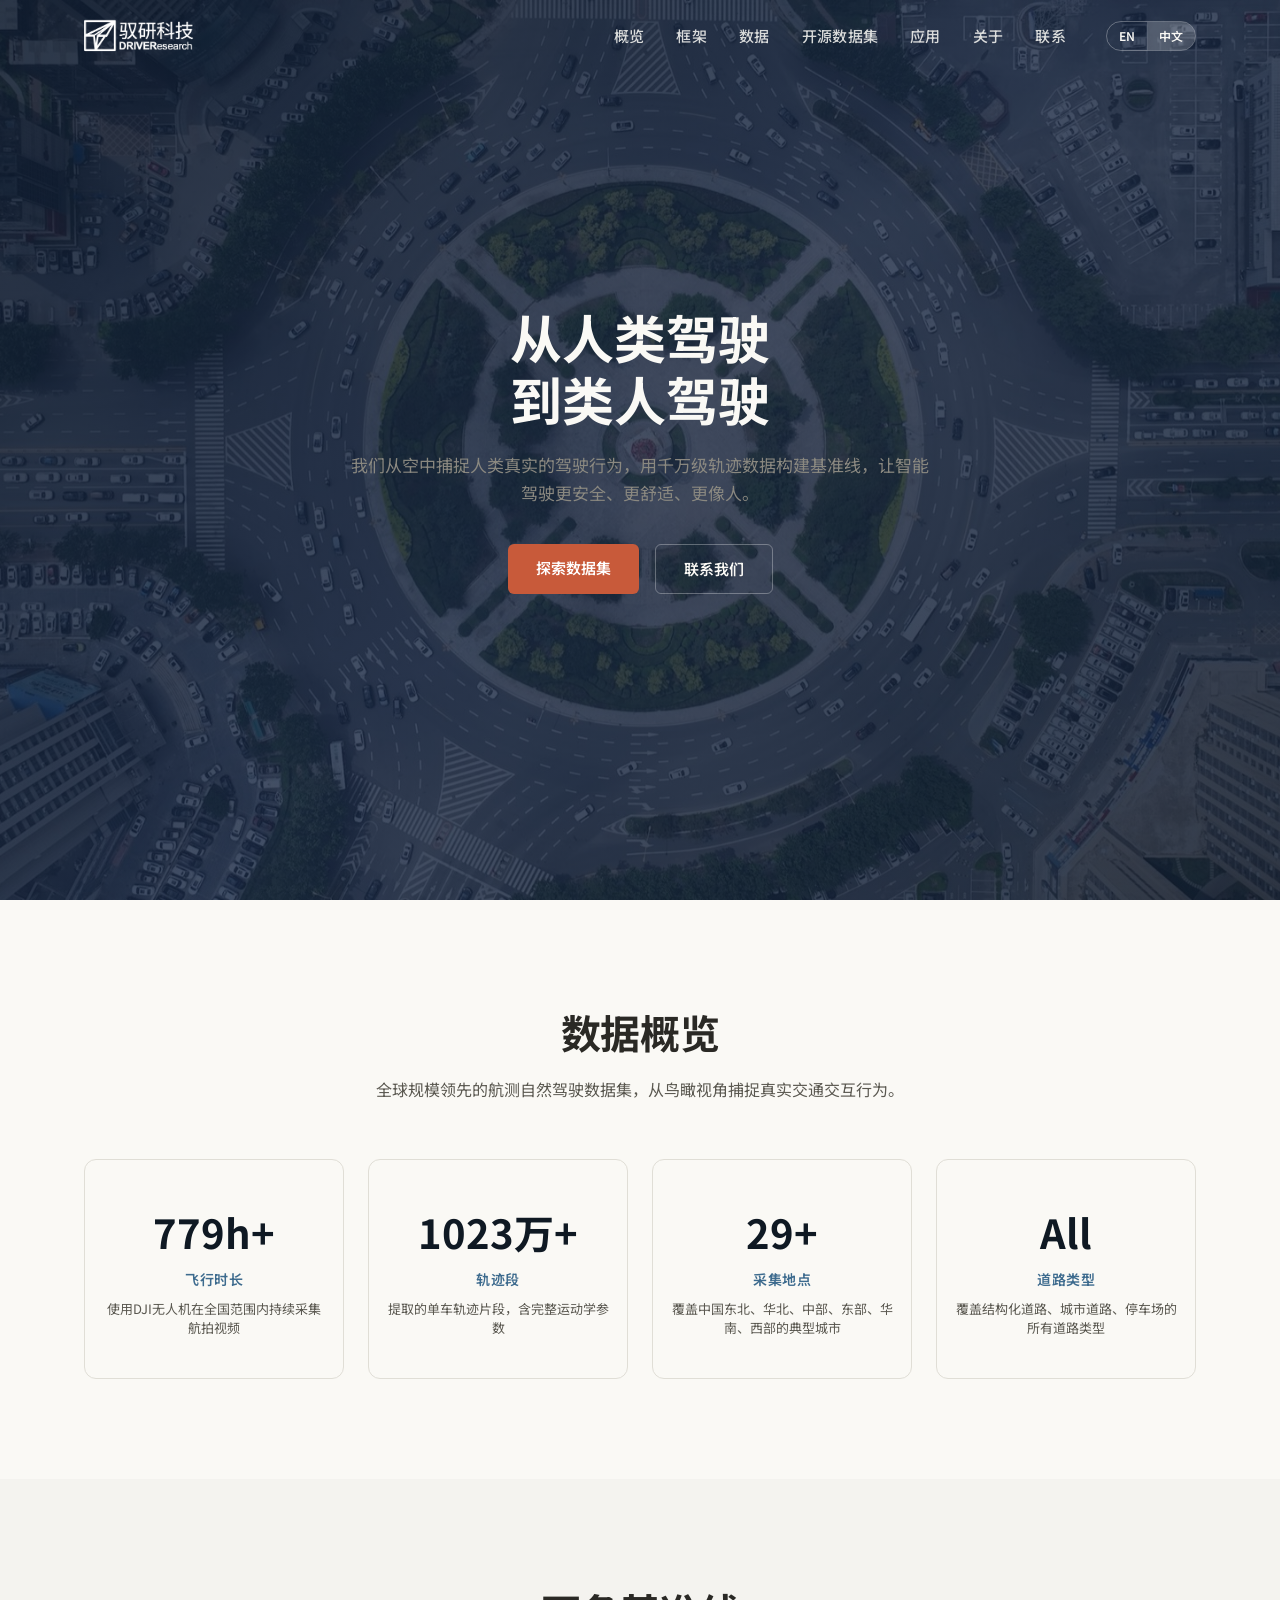
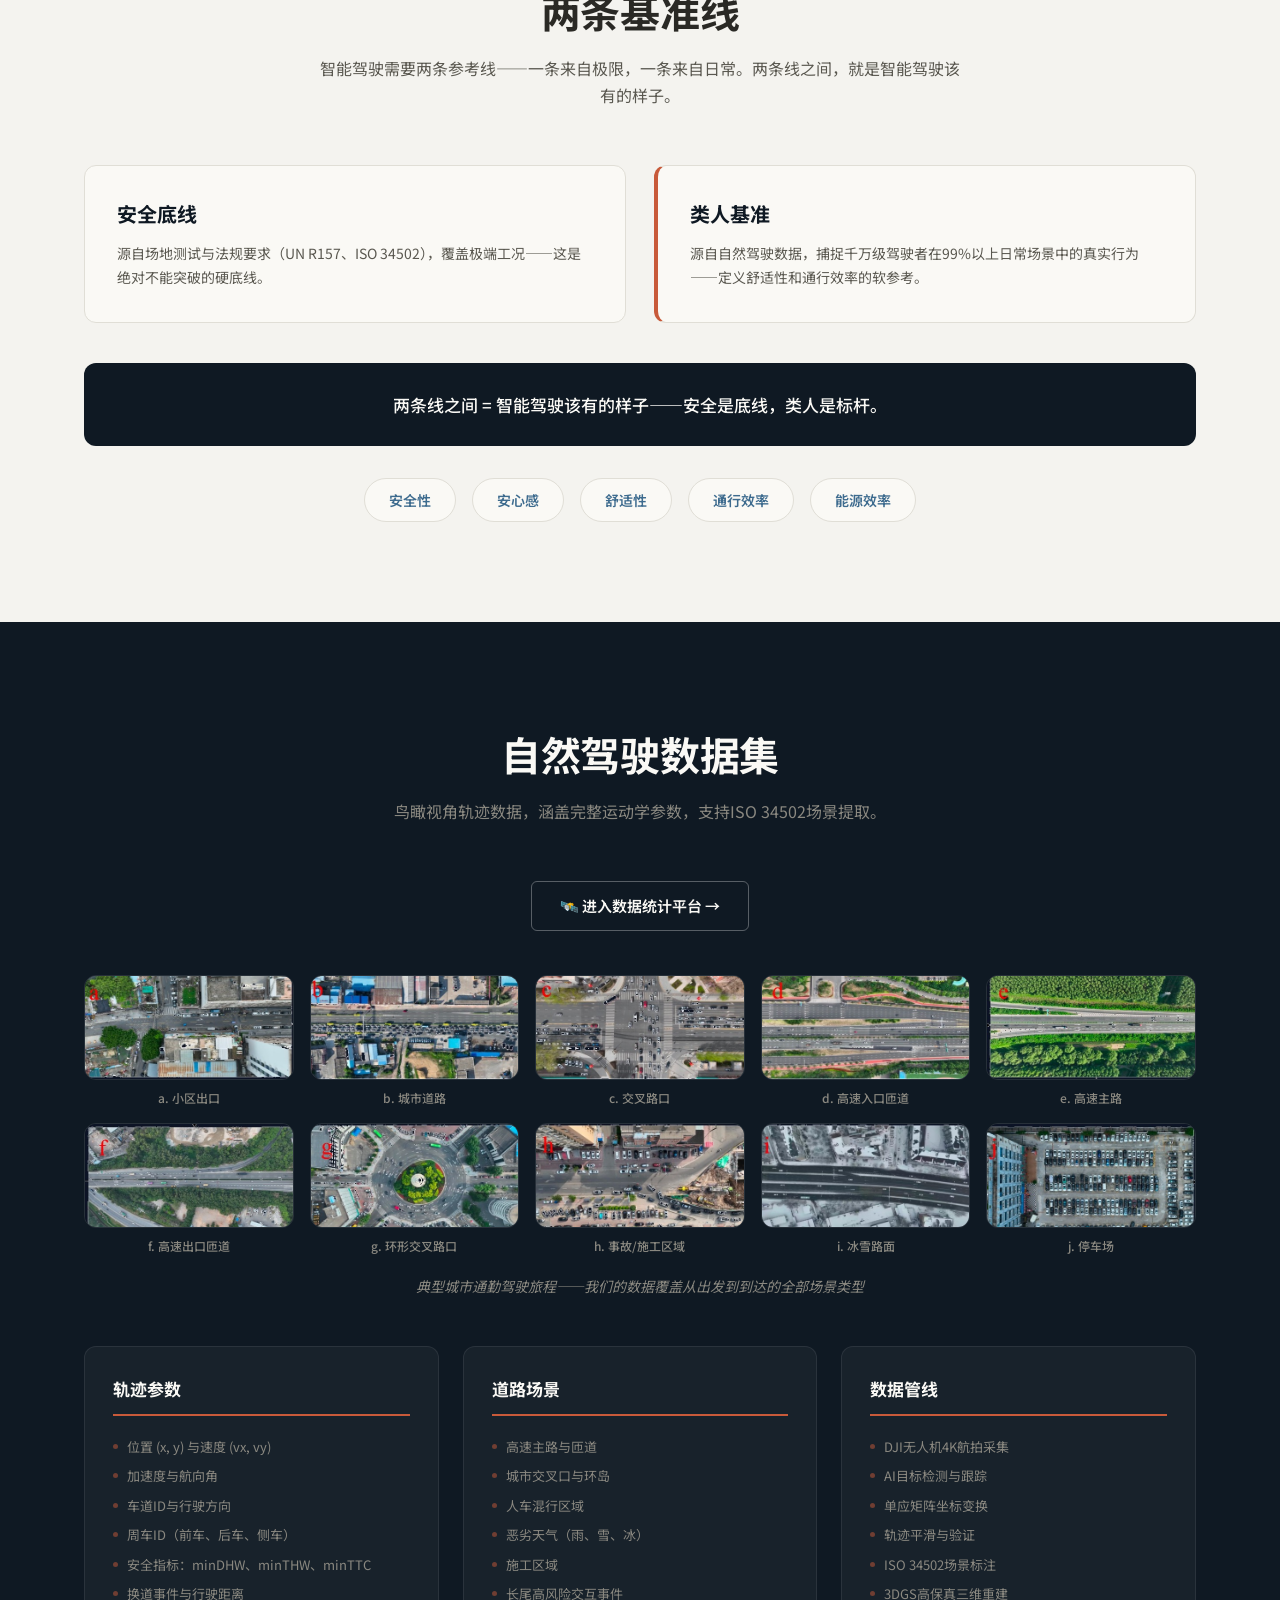
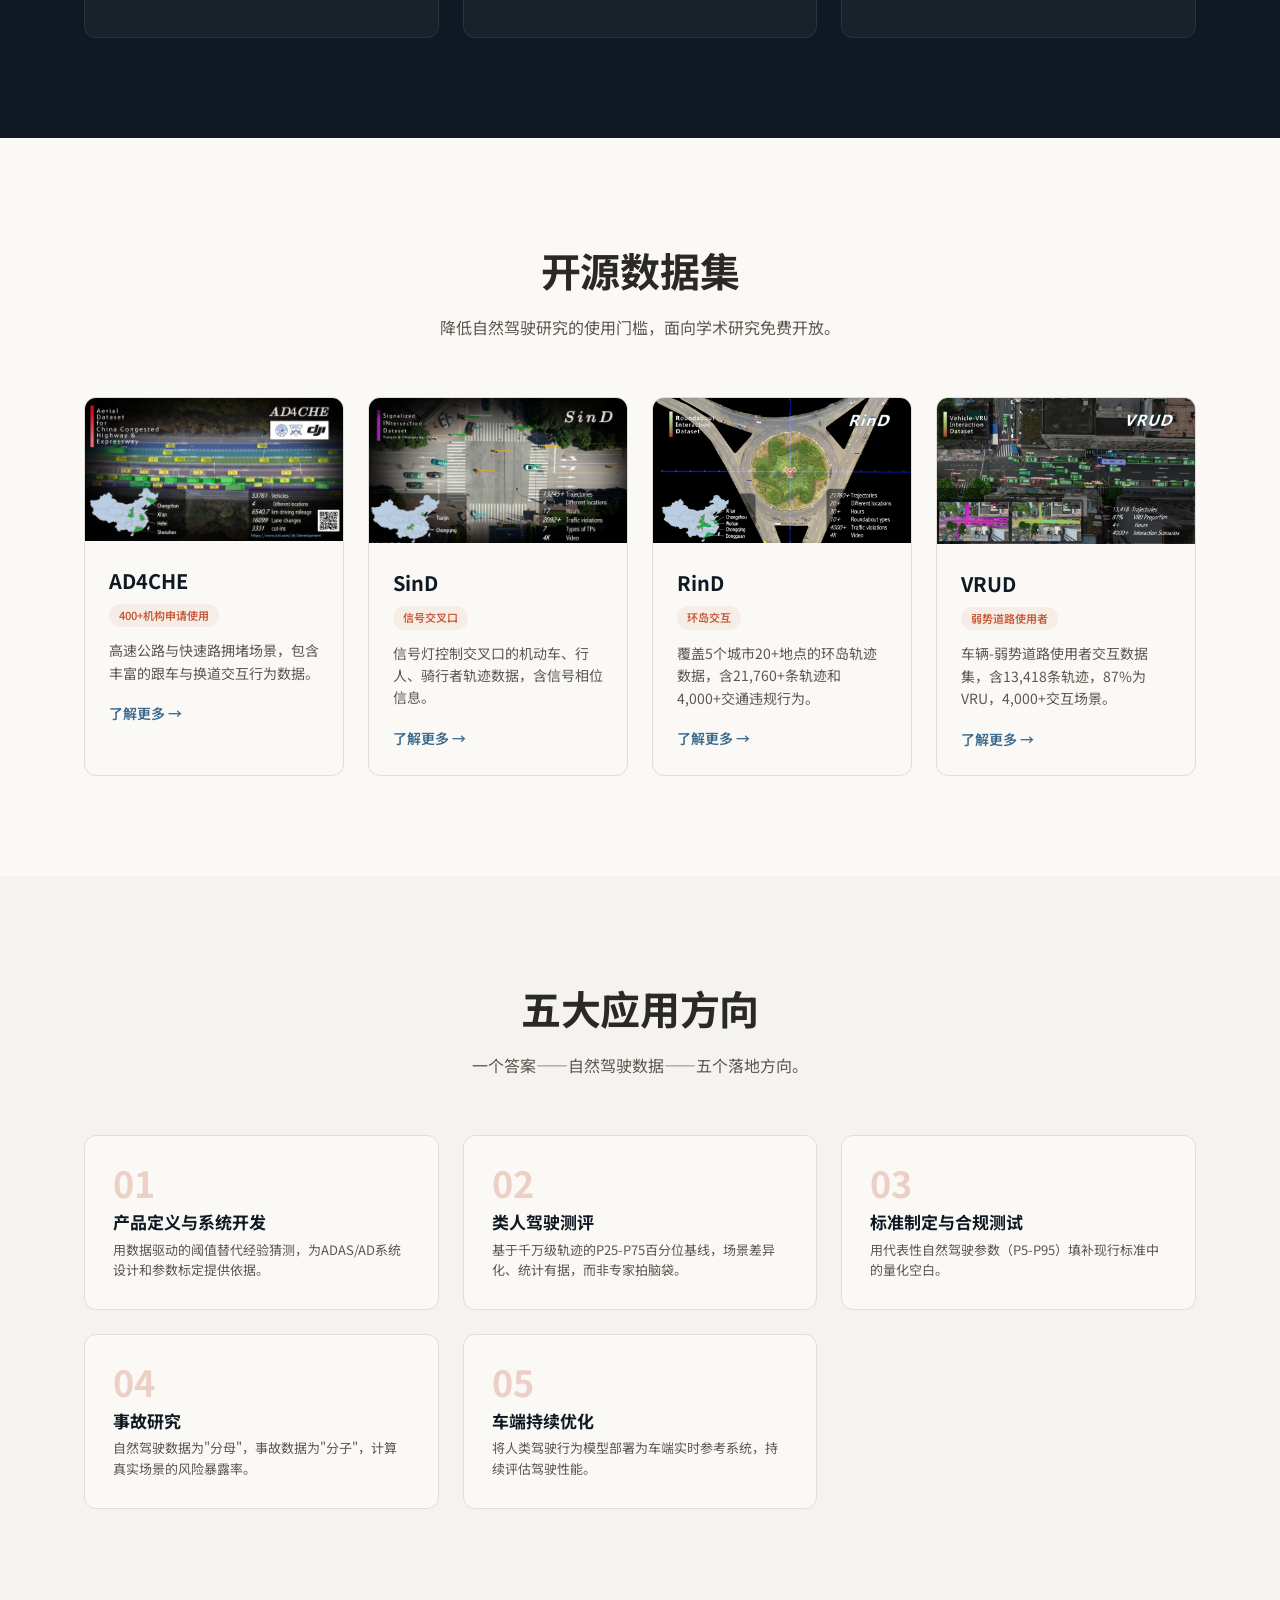
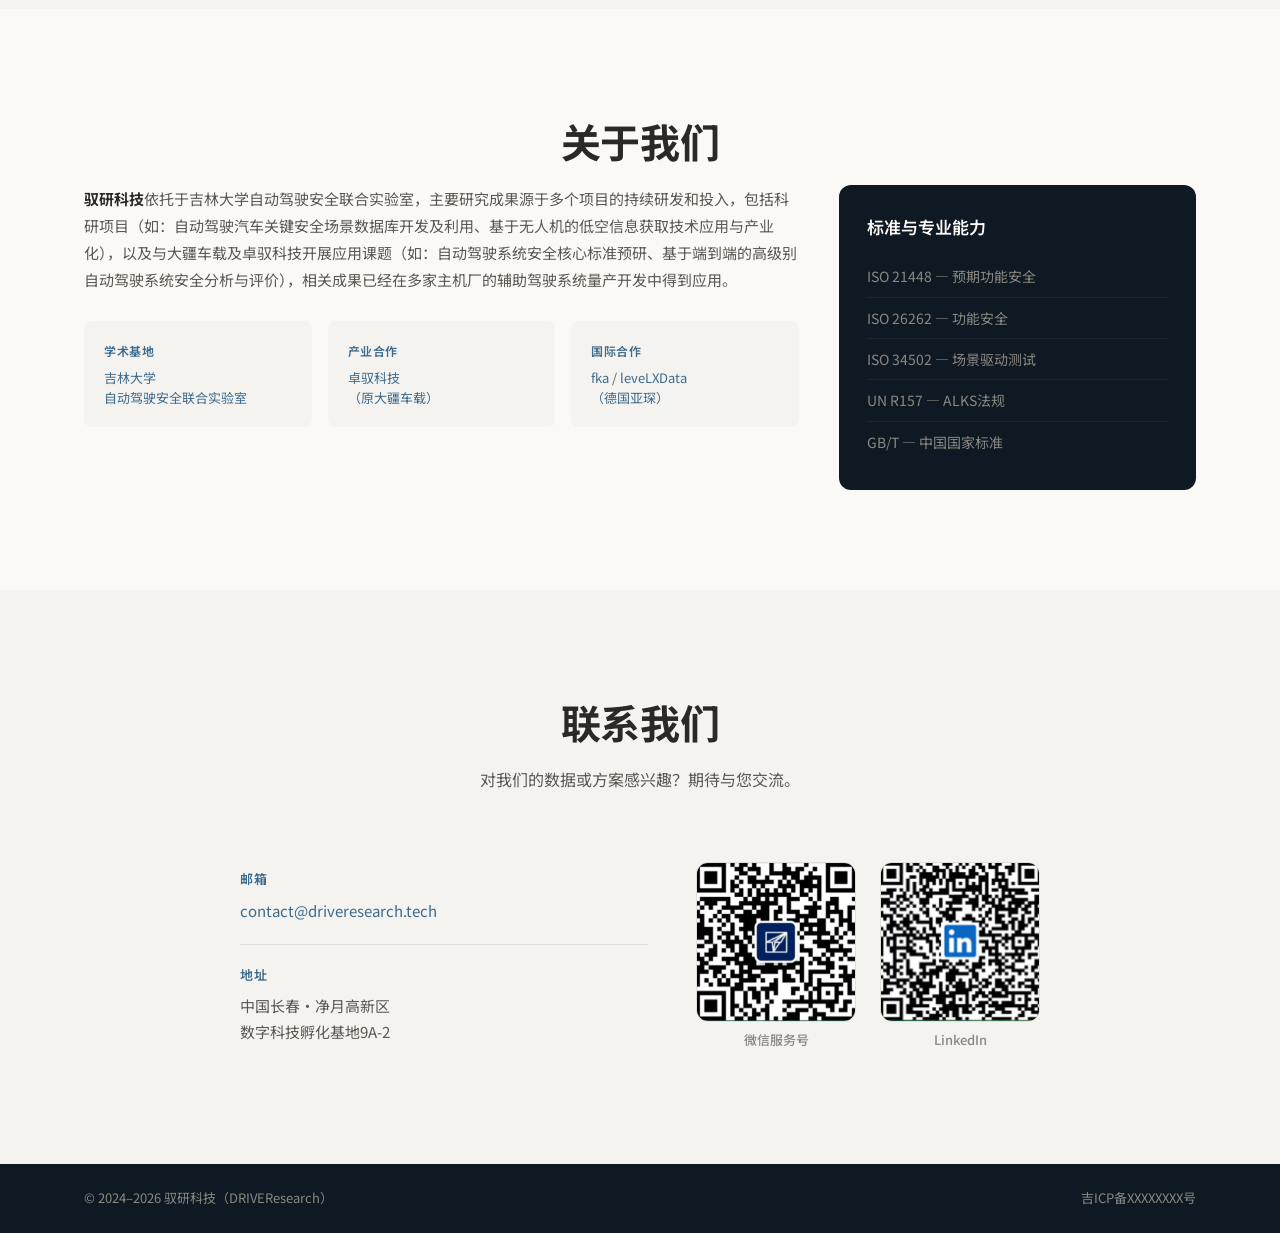
==== commit 63a7bf52: "fix(apps): remove .featured highlight on Human-Like Evaluation card The orange 2px border on .app-ca" ====
--- a/zh.html
+++ b/zh.html
@@ -224,7 +224,7 @@
           <h3>产品定义与系统开发</h3>
           <p>用数据驱动的阈值替代经验猜测，为ADAS/AD系统设计和参数标定提供依据。</p>
         </div>
-        <div class="app-card featured reveal">
+        <div class="app-card reveal">
           <div class="app-number">02</div>
           <h3>类人驾驶测评</h3>
           <p>基于千万级轨迹的P25-P75百分位基线，场景差异化、统计有据，而非专家拍脑袋。</p>
--- a/styles.css
+++ b/styles.css
@@ -139,7 +139,6 @@
 .app-grid { display: grid; grid-template-columns: repeat(3, 1fr); gap: 24px; }
 .app-card { padding: 28px; border-radius: var(--radius); border: 1px solid var(--gray-200); background: var(--white); transition: transform 0.3s, box-shadow 0.3s; }
 .app-card:hover { transform: translateY(-4px); box-shadow: var(--shadow-hover); }
-.app-card.featured { border: 2px solid var(--accent); }
 .app-number { font-size: 36px; font-weight: 700; color: var(--accent); opacity: 0.25; line-height: 1; margin-bottom: 8px; }
 .app-card h3 { font-size: 17px; font-weight: 700; color: var(--navy); margin-bottom: 4px; }
 .app-zh { font-size: 13px; color: var(--blue); margin-bottom: 12px; }
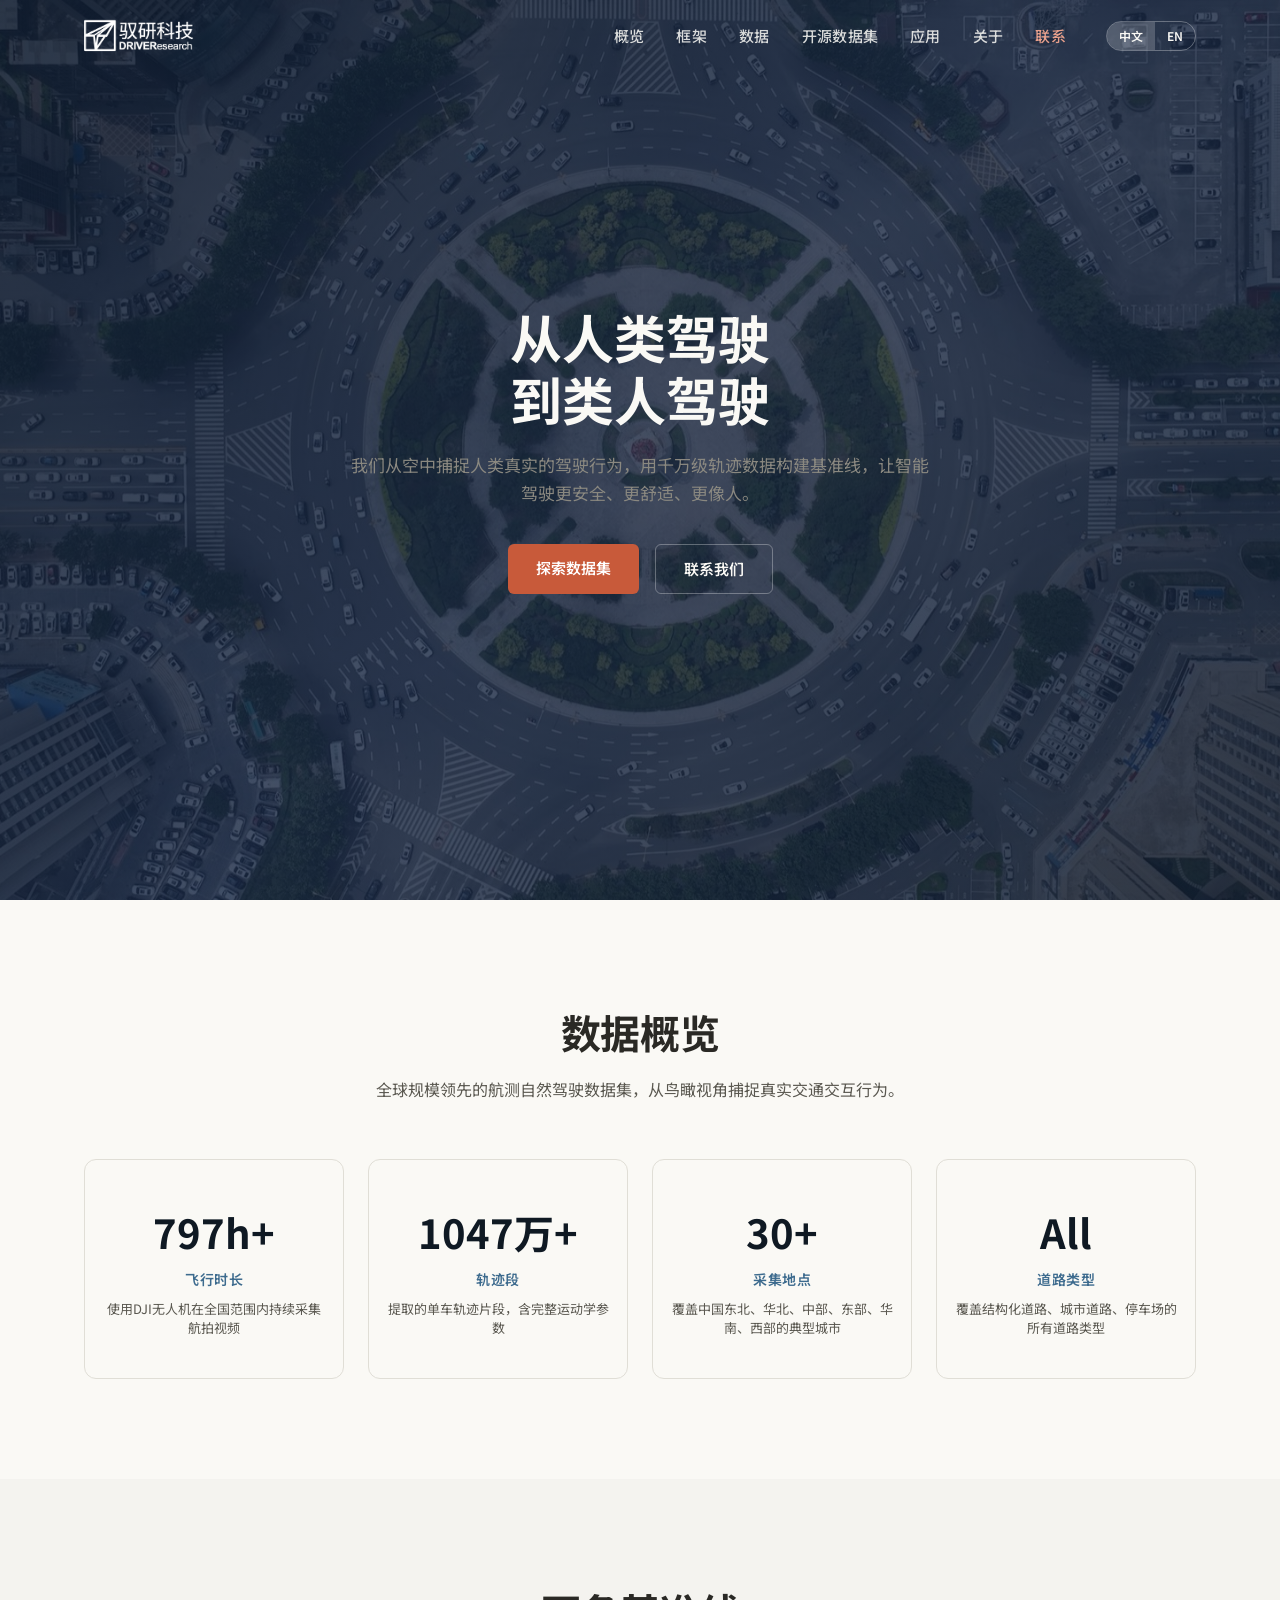
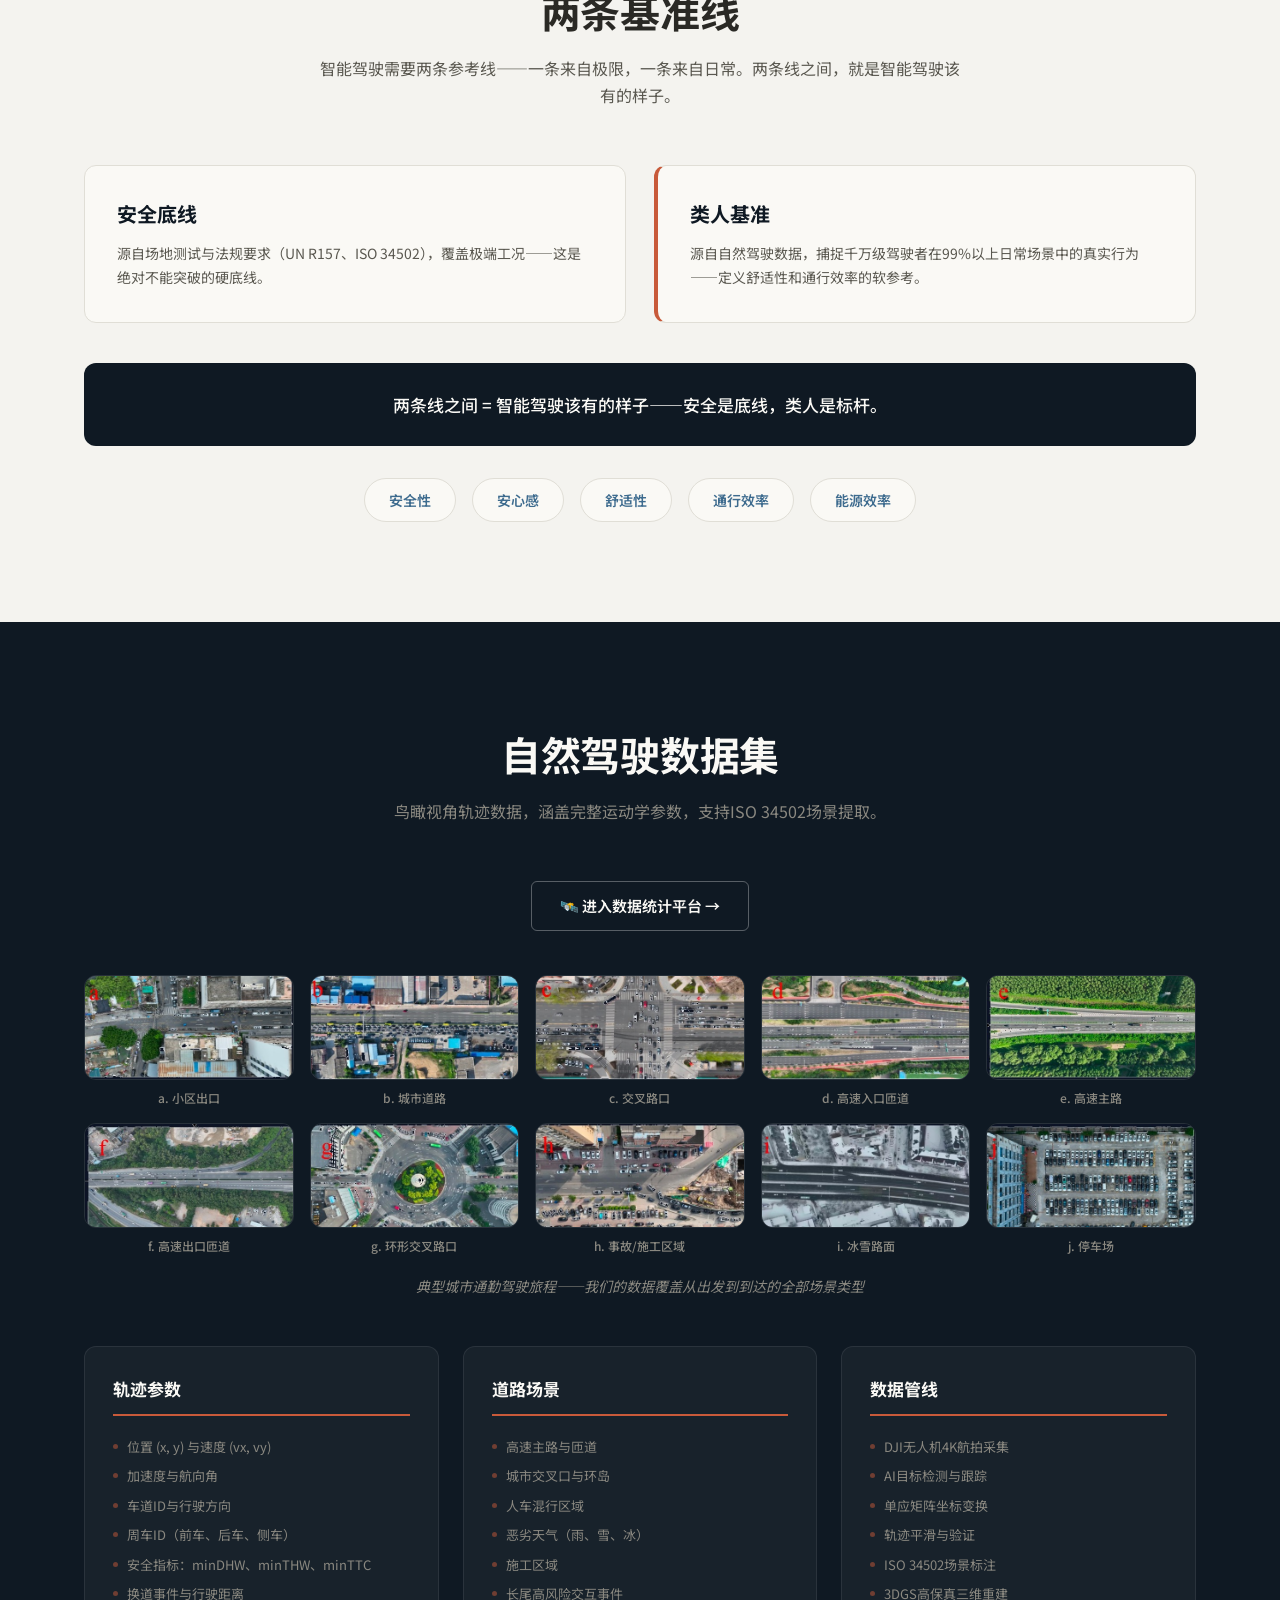
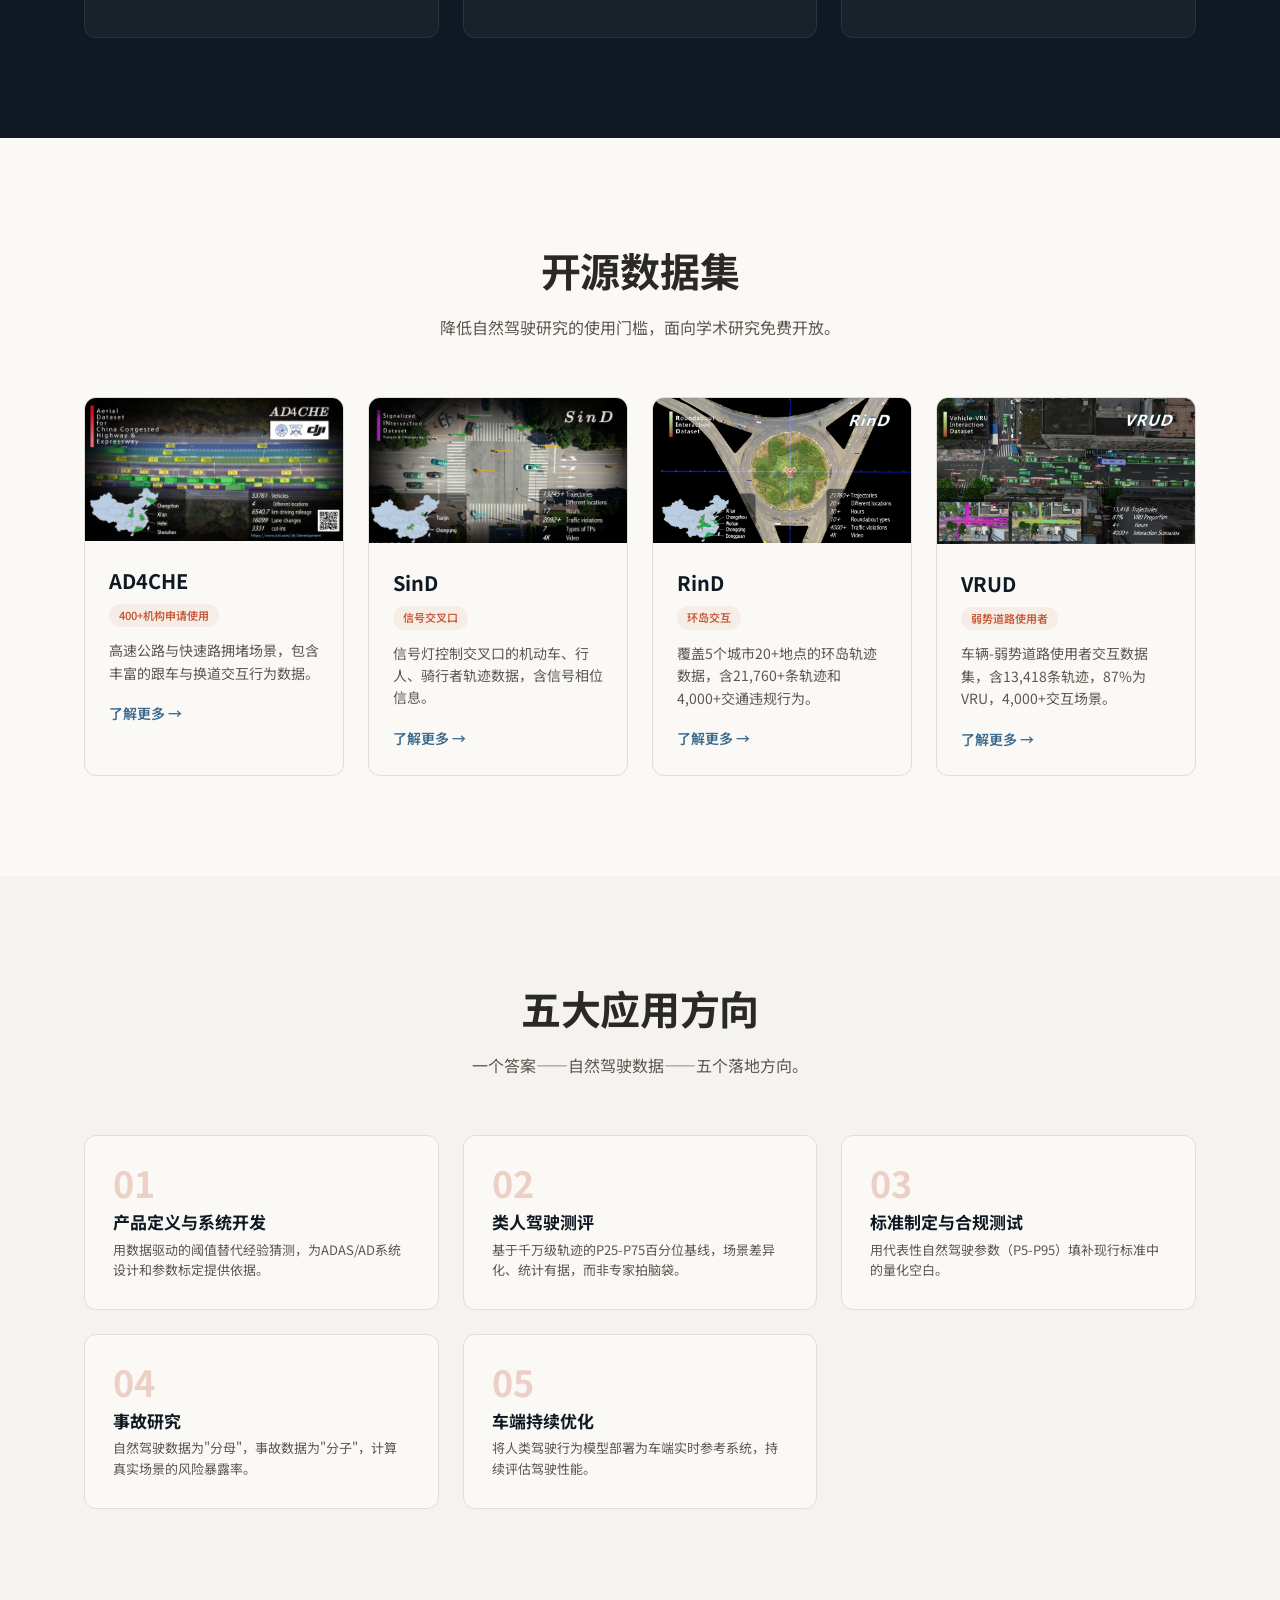
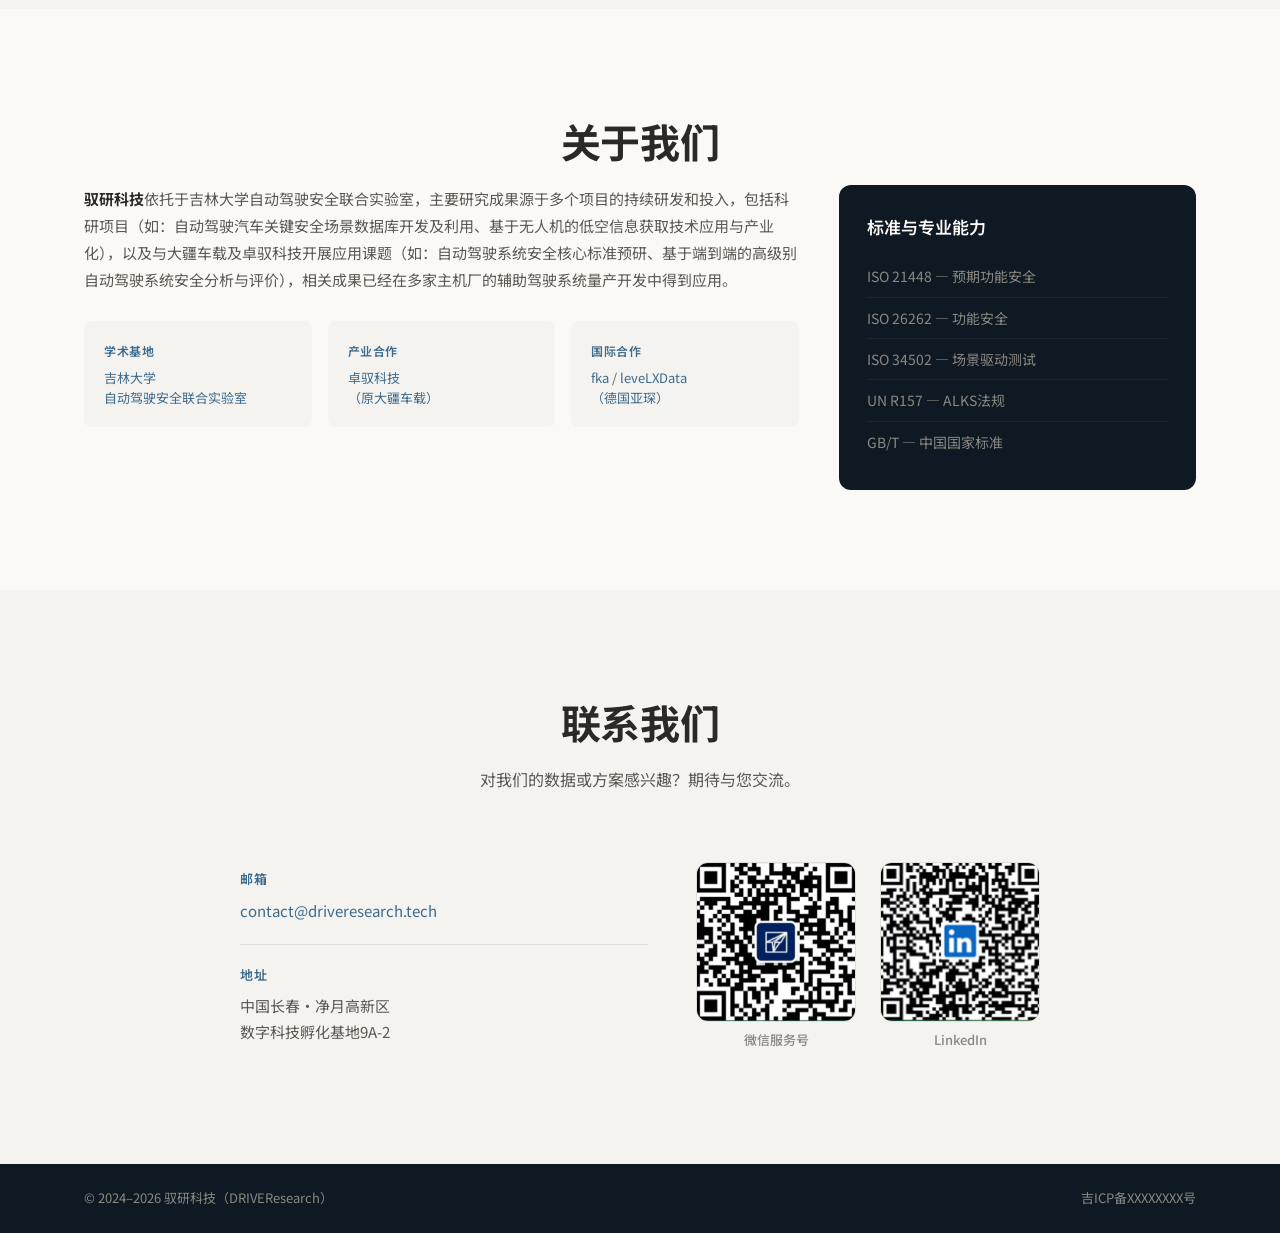
==== commit bcefb78c: "feat(nav): active-section highlight + swap lang order 中文|EN 两项对齐 DRIVEResearch 数据统计平台的顶部导航:  1) Scro" ====
--- a/zh.html
+++ b/zh.html
@@ -29,7 +29,7 @@
         <li><a href="#applications">应用</a></li>
         <li><a href="#about">关于</a></li>
         <li><a href="#contact">联系</a></li>
-        <li><span class="lang-switch"><a href="index.html">EN</a><a href="zh.html" class="active">中文</a></span></li>
+        <li><span class="lang-switch"><a href="zh.html" class="active">中文</a><a href="index.html">EN</a></span></li>
       </ul>
     </div>
   </nav>
--- a/styles.css
+++ b/styles.css
@@ -44,8 +44,11 @@
 .nav-inner { max-width: 1160px; margin: 0 auto; padding: 0 24px; display: flex; align-items: center; justify-content: space-between; height: 72px; }
 .nav-logo-img { height: 44px; width: auto; }
 .nav-links { display: flex; list-style: none; gap: 32px; align-items: center; }
-.nav-links a { color: var(--white); font-size: 15px; font-weight: 500; letter-spacing: 0.3px; opacity: 0.85; transition: opacity 0.2s; }
+.nav-links a { color: var(--white); font-size: 15px; font-weight: 500; letter-spacing: 0.3px; opacity: 0.85; transition: opacity 0.2s, color 0.2s; }
 .nav-links a:hover { opacity: 1; color: var(--white); }
+/* Active section — peach/accent-light; mirrors DRIVEResearch data platform
+   top-nav active style. JS scrollspy in scripts.js toggles .active. */
+.nav-links > li > a.active { opacity: 1; color: var(--accent-light); }
 
 .lang-switch { display: inline-flex; border: 1px solid rgba(255,255,255,0.3); border-radius: 20px; overflow: hidden; margin-left: 8px; }
 .lang-switch a { padding: 4px 12px; font-size: 12px; font-weight: 600; text-transform: none; letter-spacing: 0; opacity: 1; }
